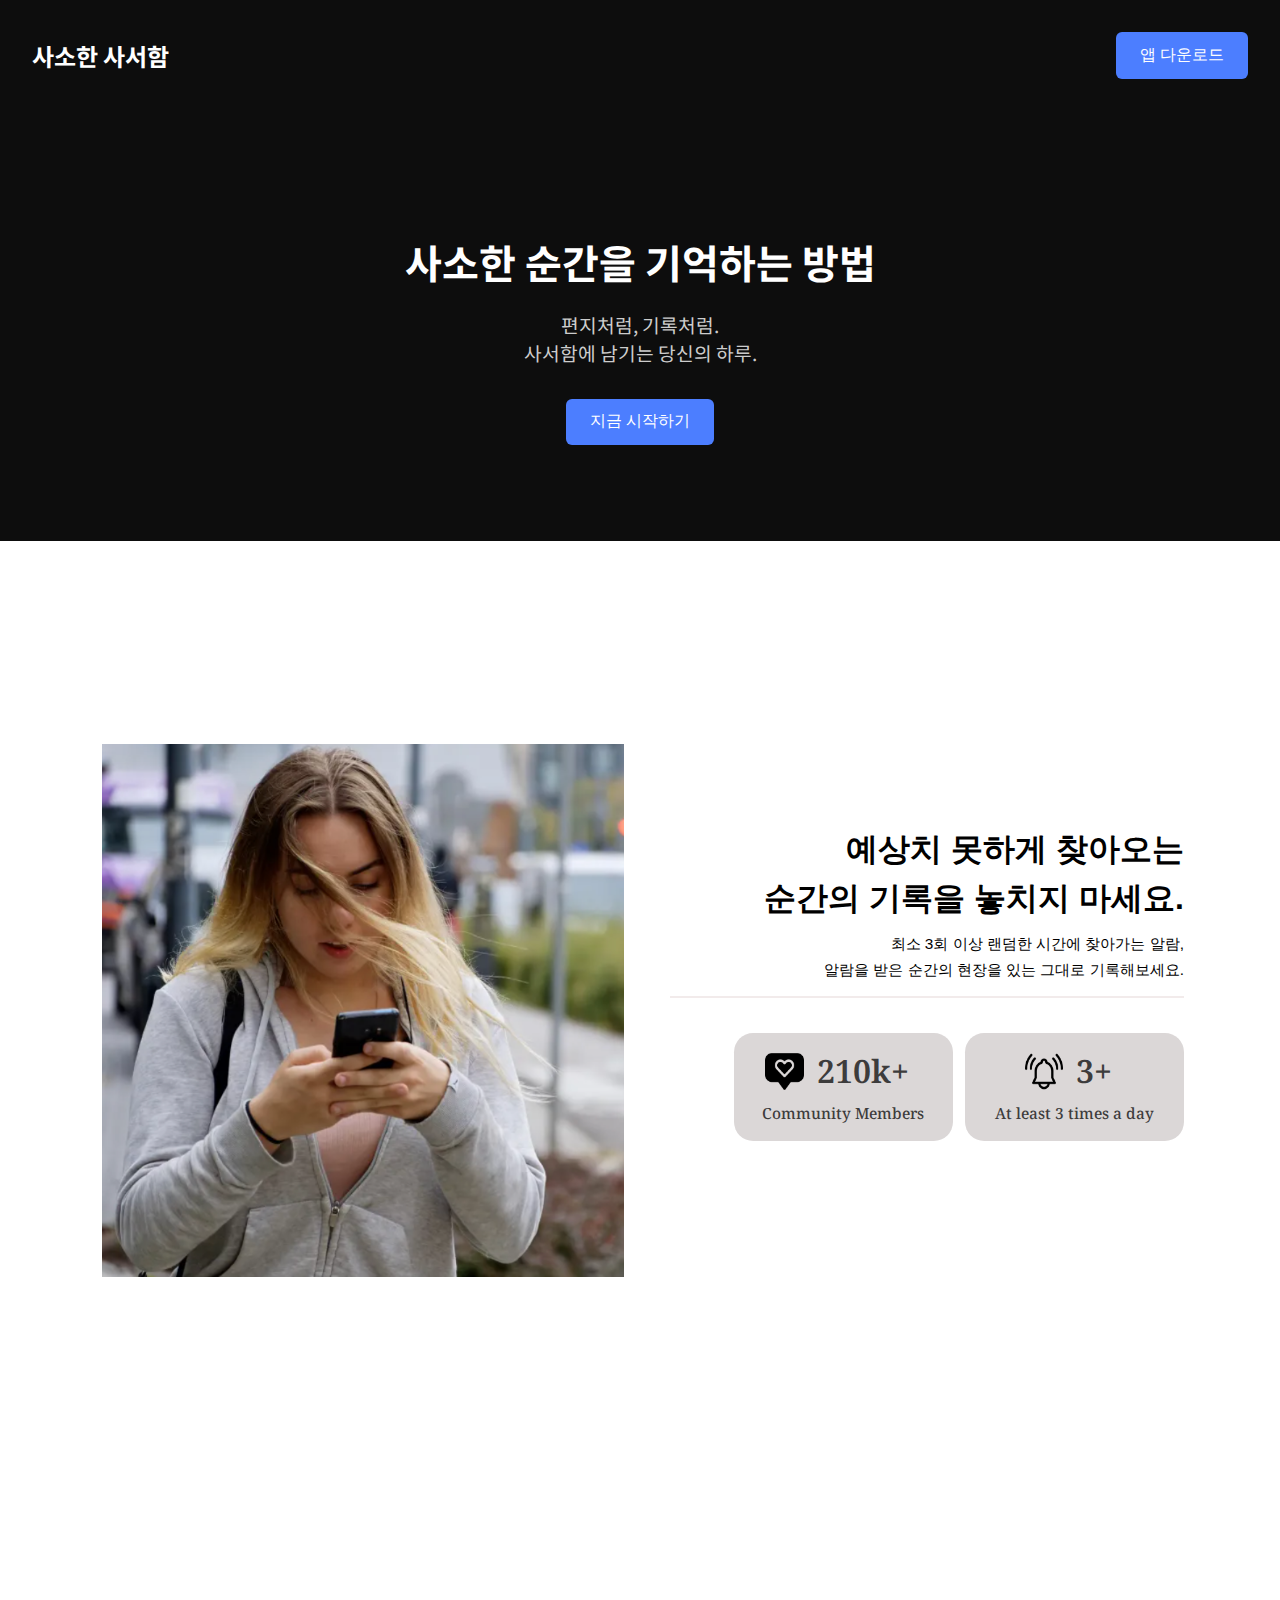
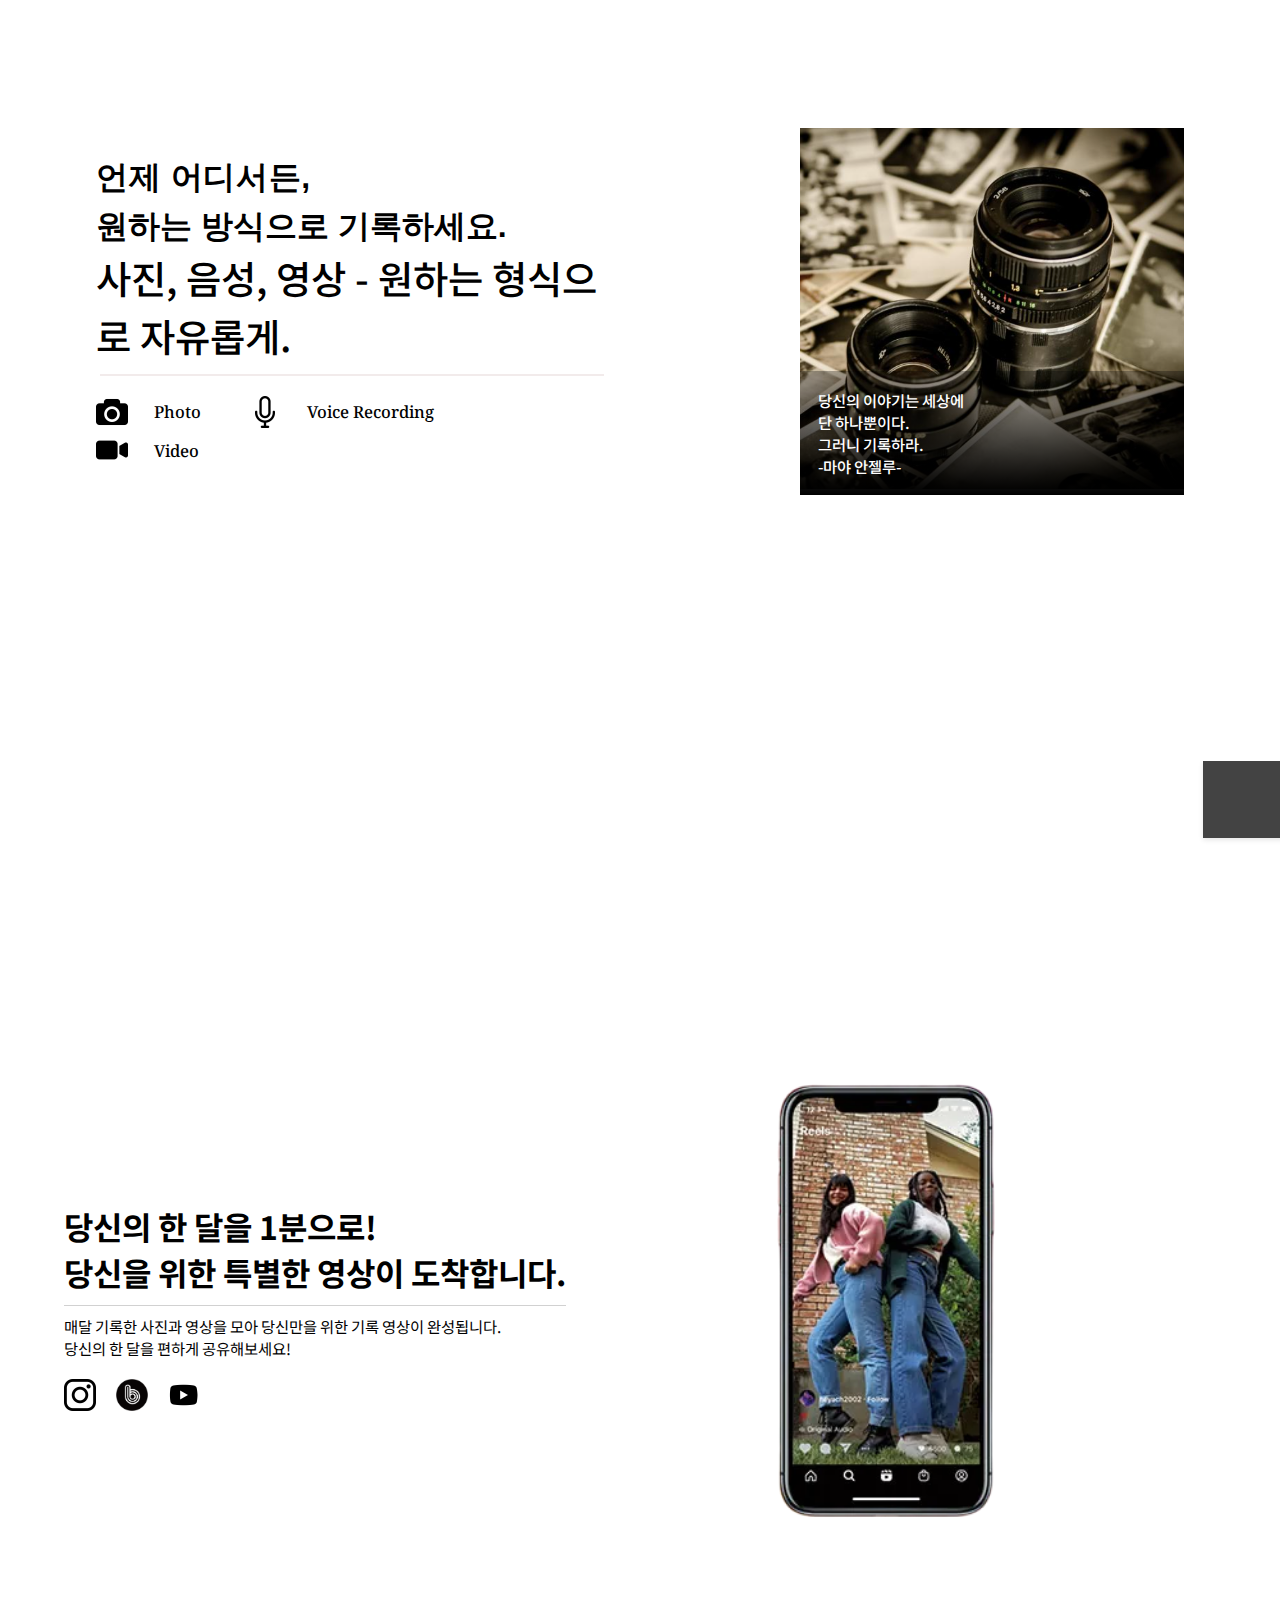
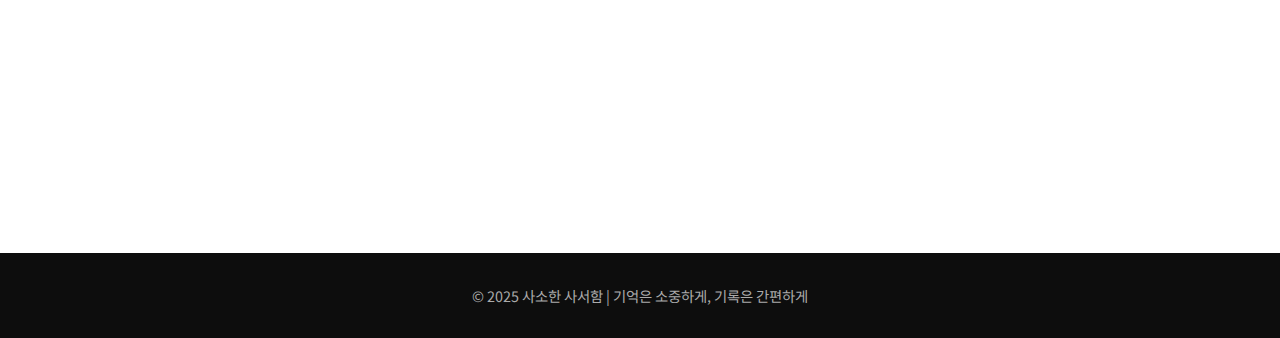
==== index.html @ b1c2fa90 "Merge pull request #32 from LIKELION-HUFS-13th/main" ====
<!DOCTYPE html>
<html lang="en">
    <head>
        <meta charset="UTF-8" />
        <meta name="viewport" content="width=device-width, initial-scale=1.0" />
        <title>사소한 사서함</title>
        <link rel="preconnect" href="https://fonts.googleapis.com" />
        <link rel="preconnect" href="https://fonts.gstatic.com" crossorigin />
        <link
            href="https://fonts.googleapis.com/css2?family=Montserrat:ital,wght@0,100..900;1,100..900&family=Noto+Sans+KR:wght@100..900&family=Noto+Serif:ital,wght@0,100..900;1,100..900&family=Titillium+Web:ital,wght@0,200;0,300;0,400;0,600;0,700;0,900;1,200;1,300;1,400;1,600;1,700&display=swap"
            rel="stylesheet"
        />
        <link rel="stylesheet" href="styles.css" />
    </head>
    <!-- 최재성 -->
    <body>
        <header>
            <div class="logo">사소한 사서함</div>
            <button class="cta-button">앱 다운로드</button>
        </header>

        <section class="hero" data-aos="fade-up">
            <h1>사소한 순간을 기억하는 방법</h1>
            <p>편지처럼, 기록처럼.<br />사서함에 남기는 당신의 하루.</p>
            <button class="cta-button">지금 시작하기</button>
        </section>
        <!-- 최재성 -->

        <!-- 황준호-->
        <section class="page" id="page1">
            <div class="picture1">
                <img class="phone" src="png files/phone.png" width="700px" height="690px" />
            </div>

            <div class="intro">
                <span class="int1">예상치 못하게 찾아오는</span>
                <span class="int2">순간의 기록을 놓치지 마세요.</span>
                <span class="int3">최소 3회 이상 랜덤한 시간에 찾아가는 알람,</span>
                <span class="int4">알람을 받은 순간의 현장을 있는 그대로 기록해보세요.</span>
                <hr style="border: 1px solid rgb(242, 235, 235); margin-right: 0vw; width: 40vw" />

                <div class="notation">
                    <div class="box1">
                        <div class="top">
                            <img src="png files/heart.png" alt="likes" class="likes" />
                            <span class="LT">210k+</span><br />
                        </div>
                        <span class="ST">Community Members</span>
                    </div>

                    <div class="box2">
                        <div class="top">
                            <img src="png files/bell.png" alt="noti" class="alarm" />
                            <span class="LT">3+</span><br />
                        </div>
                        <span class="ST">At least 3 times a day</span>
                    </div>
                </div>
            </div>
        </section>

        <section class="page" id="page2">
            <div class="picture2">
                <img class="camera" src="png files/camera.png" width="350px" height="450px" />
                <div class="text-overlay">
                    당신의 이야기는 세상에 <br />
                    단 하나뿐이다.<br />
                    그러니 기록하라.<br />
                    -마야 안젤루-
                </div>
            </div>
            <div class="intro">
                <span class="int5">언제 어디서든, <br /></span>
                <span class="int6">원하는 방식으로 기록하세요. <br/></span>
                <span class="int7">사진, 음성, 영상 - 원하는 형식으로 자유롭게.</span>
                <hr style="border: 1px solid rgb(242, 235, 235); width: 98%" />
                <div class="icons">
                    <img src="png files/photo.png" alt="사진" class="photo" />
                    <span class="photodescrip">Photo</span>

                    <img src="png files/mic.png" alt="마이크" class="mic" />
                    <span class="micdescrip">Voice Recording</span>
                </div>
                <div class="icon">
                    <img src="png files/video-camera.png" alt="캠" class="videorec" />
                    <span class="videodescrip">Video</span>
                </div>
            </div>
        </section>
        <!-- 황준호 -->

        <!-- 홍시은-->
        <div class="reel-page">
            <section class="left-section">
                <div class="text-section">
                    <h1>
                        당신의 한 달을 1분으로!<br />
                        당신을 위한 특별한 영상이 도착합니다.
                    </h1>
                    <div class="divider"></div>
                    <p>
                        매달 기록한 사진과 영상을 모아 당신만을 위한 기록 영상이 완성됩니다. <br />
                        당신의 한 달을 편하게 공유해보세요!
                    </p>
                </div>
                <div class="icon-section">
                    <img class="icon" src="png files/insta.png" />
                    <img class="icon" src="png files/naver.png" />
                    <img class="icon" src="png files/youtube-play.png" />
                </div>
            </section>

            <section class="image-section">
                <div class="gray-box"></div>
                <div class="phone-image">
                    <img src="png files/reel.png" />
                </div>
            </section>
        </div>
        <!--홍시은-->

        <!-- 재성 -->
        <footer>© 2025 사소한 사서함 | 기억은 소중하게, 기록은 간편하게</footer>

        <script src="https://cdn.jsdelivr.net/npm/aos@2.3.1/dist/aos.js"></script>
        <script>
            AOS.init();
        </script>
        <!-- 재성 -->
    </body>
</html>
---- styles.css ----
body {
    margin: 0;
    /* 재성 */
    scroll-behavior: smooth;
    font-family: 'Noto Sans KR', sans-serif;
}
/* 재성 */
header {
    padding: 2rem;
    display: flex;
    justify-content: space-between;
    align-items: center;
    background-color: #0d0d0d;
    position: sticky;
    top: 0;
    z-index: 100;
    color: #ffffff;
}

.logo {
    font-size: 1.5rem;
    font-weight: bold;
}

.cta-button {
    background-color: #4c7eff;
    color: #fff;
    padding: 0.8rem 1.5rem;
    border: none;
    border-radius: 6px;
    cursor: pointer;
    font-size: 1rem;
}

section {
    padding: 6rem 2rem;
}

.hero {
    text-align: center;
    background-color: #0d0d0d;
    color: #ffffff;
}

.hero h1 {
    font-size: 2.5rem;
    margin-bottom: 1rem;
}

.hero p {
    font-size: 1.2rem;
    color: #cccccc;
    margin-bottom: 2rem;
}
/* 재성*/

/* 황준호 */
.page {
    min-height: 100vh;
    width: 100%;
    scroll-behavior: smooth;
    display: flex;
    justify-content: space-between;
    align-items: center;
    font-size: 1.5vw;
    font-weight: bold;
    padding: 5vh 5vw;
    box-sizing: border-box;
}

#page1 {
    flex-direction: row;
}

#page1 .picture1 {
    flex: 1;
    display: flex;
    justify-content: flex-start;
    width: 25vw;
    max-width: 550px;
    margin-top: 3vw;
    margin-left: 3vw;
    margin-right: 3vw;
}

#page1 .picture1 img {
    width: 100%;
    height: auto;
}

#page2 .picture2 {
    overflow: hidden;
    margin-right: 2.5vw;
    width: 30vw;
    max-width: 500px;
    position: relative;
    margin-left: 2vw;
}

#page2 .picture2 img {
    width: 100%;
    height: auto;
}

#page2 .text-overlay {
    position: absolute;
    bottom: 0%;
    left: 0%;
    width: 100%;
    color: white;
    font-size: 1.2vw;
    font-weight: 500;
    background: linear-gradient(to top, rgba(0, 0, 0, 1), rgba(0, 0, 0, 0.3));
    padding: 2vh;
    text-align: left;
    z-index: 2;
}


#page1 .intro {
    flex: 1;
    display: flex;
    flex-direction: column;
    text-align: right;
    margin-right: 2.5vw;
}

.int1,
.int2 {
    font-family: 'Noto Sans Korean', sans-serif;
    font-size: 2.5vw;
    font-weight: 600;
    margin-bottom: 0.4vw;
}

.int2 {
    margin-bottom: 1vw;;
}

.int3,
.int4 {
    font-family: 'Noto Sans Korean', sans-serif;
    font-weight: 400;
    font-size: 1.2vw;
    margin-bottom: 0.4vw;
}

.int5 {
    font-family: 'Noto Sans Korean', sans-serif;
    display: flex;
    font-weight: 600;
    font-size: 2.5vw;
    letter-spacing: 0.02em;
    margin-bottom: 0.4vw;
}

.int6 {
    font-family: 'Noto Sans Korean', sans-serif;
    display: flex;
    font-weight: 600;
    font-size: 2.5vw;
}

.int7 {
    font-family: 'Montserrat', sans-serif;
    font-size: 1.2vw;
    font-weight: 400;
    margin-bottom: 10px;
}

.notation {
    display: flex;
    gap: 1vw;
    margin-top: 2vw;
    margin-bottom: 1vw;
    justify-content: flex-end;
    flex-direction: row;
}

.box1,
.box2 {
    display: flex;
    flex-direction: column;
    width: 35%;
    max-width: 350px;
    min-width: 150px;
    height: auto;
    padding: 2vh;
    background-color: rgb(219, 215, 215);
    color: rgb(61, 60, 60);
    border-radius: 1.5vw;
    justify-content: center;
    align-items: center;
    text-align: center;
}

.top {
    display: flex;
    flex-direction: flex-end;
    margin-right: 1vw;
    margin-bottom: 1vw;
}

.likes,
.alarm {
    display: flex;
    width: 3vw;
    height: auto;
    vertical-align: middle;
    justify-content: flex-end;
    margin-right: 1vw;
}

.LT {
    font-family: 'Noto Serif', serif;
    font-size: 2.5vw;
    font-weight: 600;
    text-align: center;
    line-height: 3.2vw;
    display: flex;
}

.ST {
    font-family: 'Noto Serif', serif;
    font-size: 1.2vw;
    font-weight: 500;
    text-align: left;
    line-height: 1.2;
    display: flex;
}

#page2 {
    flex-direction: row-reverse;
    position: relative;
    margin-top: 20px;
}

#page2 .intro {
    text-align: left;
    margin-left: 2.5vw;
    max-width: 40vw;
}


.icons {
    display: flex;
    gap: 2vw;
    flex-wrap: wrap;
    margin-top: 20px;
    align-items: center;
    margin-bottom: 0.5vw;
}

.icon {
    display: flex;
    flex-direction: flex-end;
    gap: 2vw;
}

.photo,
.mic {
    width: 2.5vw;
    height: auto;
    display: inline-block;
}

.photodescrip,
.micdescrip {
    font-family: 'Noto Serif', serif;
    font-size: 1.3vw;
    font-weight: 500;
    display: flex;
    align-items: center;
    margin-right: 1.8vw;
}

.videorec {
    width: 2.5vw;
    height: auto;
    display: flex;
    flex-direction: flex-end;
}

.videodescrip {
    font-family: 'Noto Serif', serif;
    font-size: 1.3vw;
    font-weight: 500;
    display: flex;
    align-items: center;
}

/* 황준호 */

/* 홍시은 */
.reel-page {
    position: relative;
    display: flex;
    min-height: 100vh;
}

.left-section {
    width: 40vw;
    padding: 5%;
    display: flex;
    flex-direction: column;
    justify-content: center;
}

.text-section h1 {
    font-size: 2.5vw;
    white-space: nowrap;
    margin: 0;
}

.divider {
    width: 100%;
    height: 1px;
    background-color: #d1d1d1;
    margin: 10px 0;
}

.text-section p {
    font-size: 1.2vw;
    line-height: 1.4;
    margin: 0;
    margin-top: 10px;
}

.icon-section {
    display: flex;
    gap: 20px;
    margin-top: 20px;
}

.icon {
    width: 2.5vw;
    height: auto;
    min-width: 20px;
    max-width: 40px;
}

.image-section {
    width: 60vw;
    position: relative;
    height: 100vh;
    overflow: hidden;
}

.gray-box {
    position: absolute;
    top: 0;
    right: 0;
    bottom: 0;
    width: 35vw;
    height: 100vh;
    max-width: 500px;
    background-color: #363636;
    z-index: 0;
}

.phone-image {
    position: absolute;
    top: 40%;
    left: 0vw;
    transform: translateY(-30%);

    width: 40vw;
    max-width: none;
    z-index: 1;

    display: flex;
    align-items: center;
    justify-content: center;
    box-sizing: border-box;
    min-height: 0;
}

.phone-image img {
    display: block;
    width: 100%;
    height: auto;
}

/* 영서 */

.part3 {
    display: flex;
    justify-content: flex-start;
    align-items: center;
    gap: 7vw;
    min-height: 100vh;
    width: 100%;
    font-size: 1.5vw;
    font-weight: bold;
    padding: 5vh 5vw;
    box-sizing: border-box;
}

.text1 {
    align-self: center;
    position: relative;
    top: -10vh;
}

.int7,
.int8 {
    font-family: 'Noto Sans KR', sans-serif;
    font-size: 3vw;
    font-weight: 500;
    line-height: 1.5;
    margin-bottom: 1vw;
    margin: 0;
}

.int9 {
    font-family: 'Montserrat', sans-serif;
    font-weight: 400;
    font-size: 1.6vw;
    color: rgb(87, 86, 86);
    line-height: 1;
    word-break: keep-all;
    white-space: normal;
    margin-bottom: 1.5;
}

.int10 {
    font-family: 'Montserrat', sans-serif;
    font-weight: 400;
    font-size: 1.6vw;
    color: rgb(87, 86, 86);
    line-height: 1;
    word-break: keep-all;
    white-space: normal;
}

.line1 {
    position: absolute;
    bottom: -10vw;
    left: 0;
    width: 50vw;
    border: 1px solid rgb(242, 235, 235);
}

.picture3 img {
    width: 22vw;
    height: auto;
    max-width: 100%;
}

.picture3 {
    display: flex;
    flex-direction: column;
    align-items: center;
    gap: 1vw;
    margin-left: 1vw;
}

.image {
    position: relative;
    width: 25vw;
}

.image > img {
    width: 100%;
    height: auto;
    display: block;
}

.white-box {
    position: absolute;
    top: 50%;
    right: -8vw; 
    transform: translateY(-50%); 
    width: 16vw;
    height: 8vw;
    background-color: white;
    z-index: 2;
    box-shadow: 0 2px 10px rgba(0, 0, 0, 0.1);

    /*텍스트 스타일 */
    font-family: 'Noto Serif';
    font-weight: 700;
    font-size: 1.3vw;
    color: rgb(44, 44, 44);
    padding: 1vw 1.2vw;
    text-align: left;
    line-height: 1.4;
    box-sizing: border-box;
}

.white-box .icon6 {
    position: absolute;
    width: 2vw;
    top: -1vw;
    right: 2vw;
    width: 3.5vw;
    height: 3.5vw;
    z-index: 3;
}

.part4 {
    display: flex;
    justify-content: space-between;
    align-items: center;
    gap: 7vw;
    min-height: 100vh;
    width: 100%;
    font-size: 1.5vw;
    font-weight: bold;
    padding: 5vh 5vw;
    box-sizing: border-box;
}

.text2 {
    position:relative;
    text-align: right;
    width: 40vw;
}



.int11 {
    font-family: 'Noto Sans KR', sans-serif;
    font-size: 3vw;
    font-weight: 500;
    line-height: 1.5;
    margin-bottom: 1vw;
    margin-top: -1vw;
    margin-bottom: 1vw;

}

  
.line2 {
    width: 40vw;
    border: 1px solid rgb(242, 235, 235);
    margin-top: 2vw;
  }
  

.int12,
.int13 {
    font-family: 'Montserrat', sans-serif;
    font-weight: 400;
    font-size: 1.6vw;
    color: rgb(87, 86, 86);
    line-height: 1;
    word-break: keep-all;
    white-space: normal;
    margin-bottom: 1.5;

}

.image2 {
    margin-left:-10vw;
    position:relative;
}

.leftimage {
    width: auto;
    height: 80vh;
    object-fit: cover;
    display: block;
    margin: 0;
    padding: 0;
  }

  .gray-box {
    position: absolute;
    right: -10vw;
    bottom: 10vw;  
    background-color: #434343;
    width: 16vw;
    height: 6vw;
    box-sizing: border-box;
    box-shadow: 0 2px 5px rgba(0,0,0,0.1);

    font-family: 'Noto Serif';
    font-weight: 700;
    font-size: 2vw;
    color: rgb(255, 255, 255);
    line-height: 1.4;
    display:flex;
    align-items:center;
    justify-content:center;

    gap:0.5vw;

  }

  .bell2{
    filter: brightness(0) invert(1);

    width: 2.5vw;
    height: auto;
    display: inline-block;
  }

/* 영서 */

/* 재성 */
footer {
    padding: 2rem;
    background-color: #0d0d0d;
    text-align: center;
    font-size: 0.9rem;
    color: #aaaaaa;
}
/* 재성 */
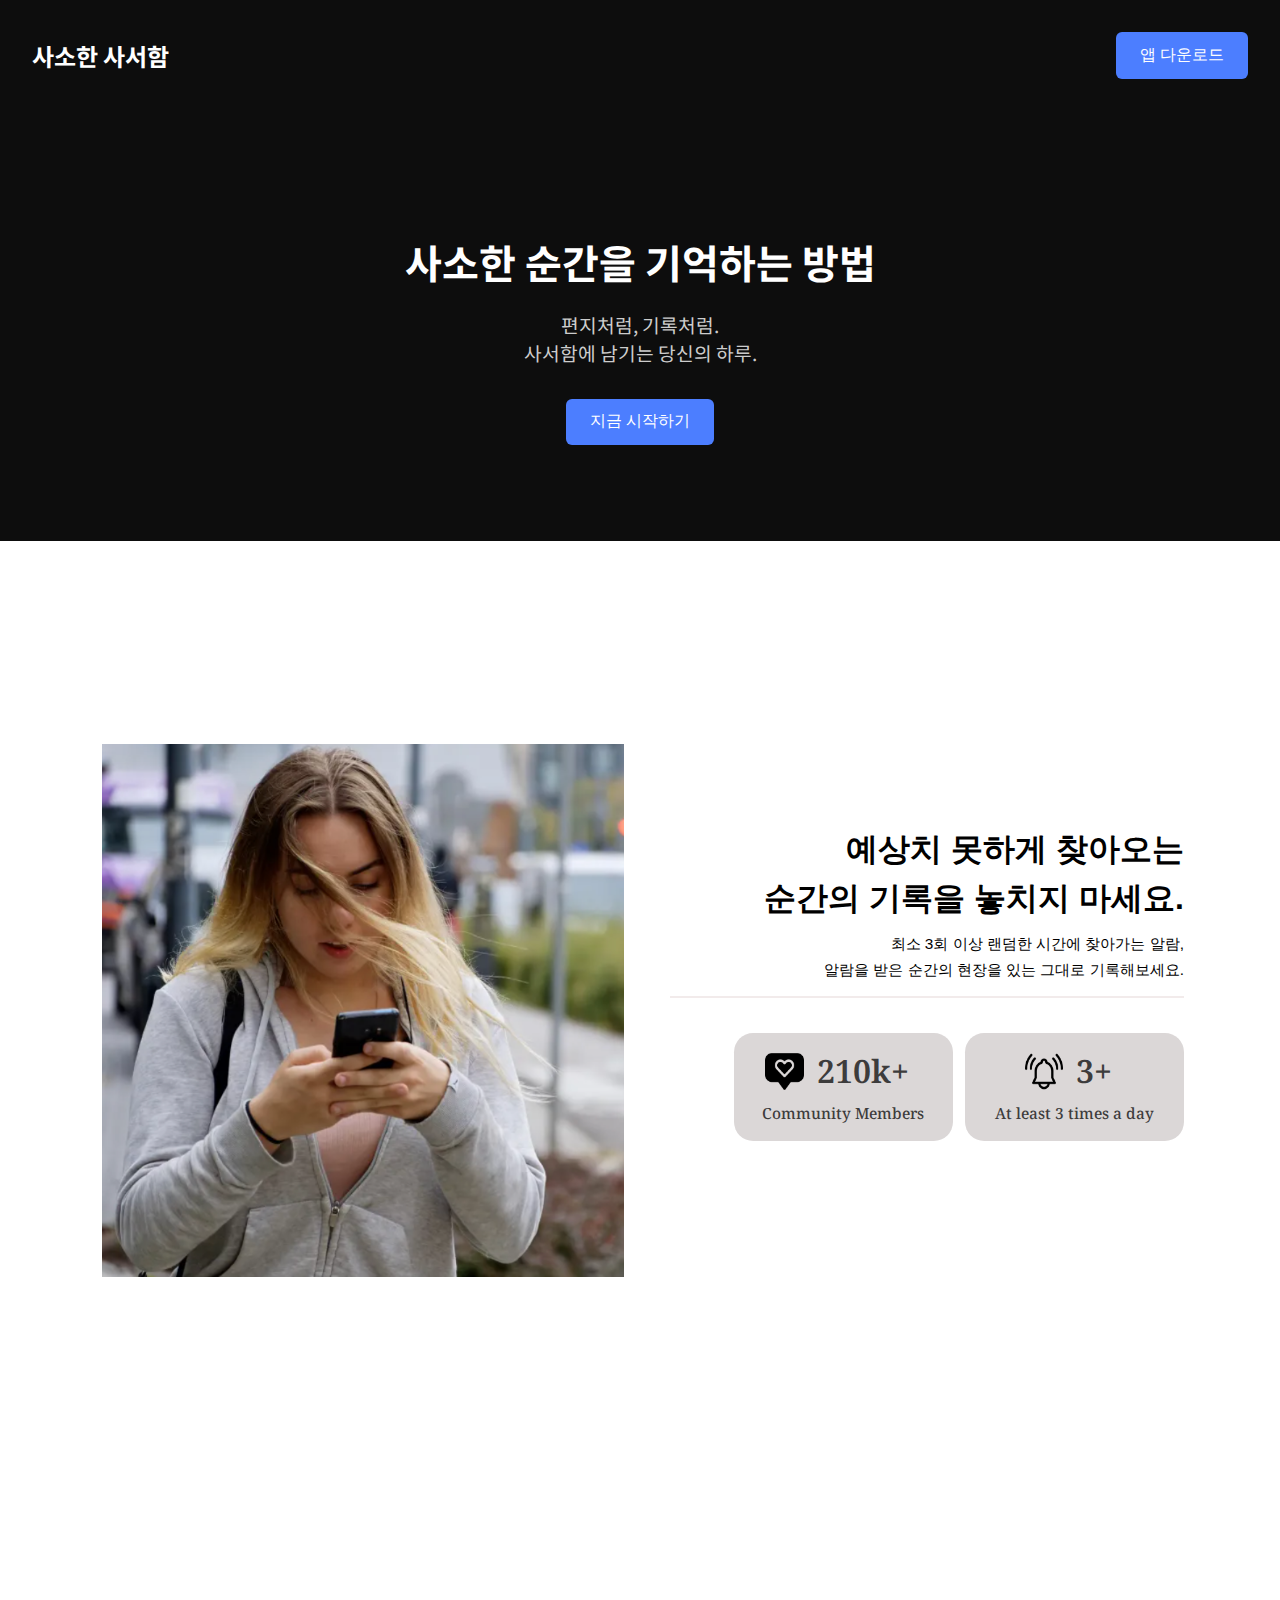
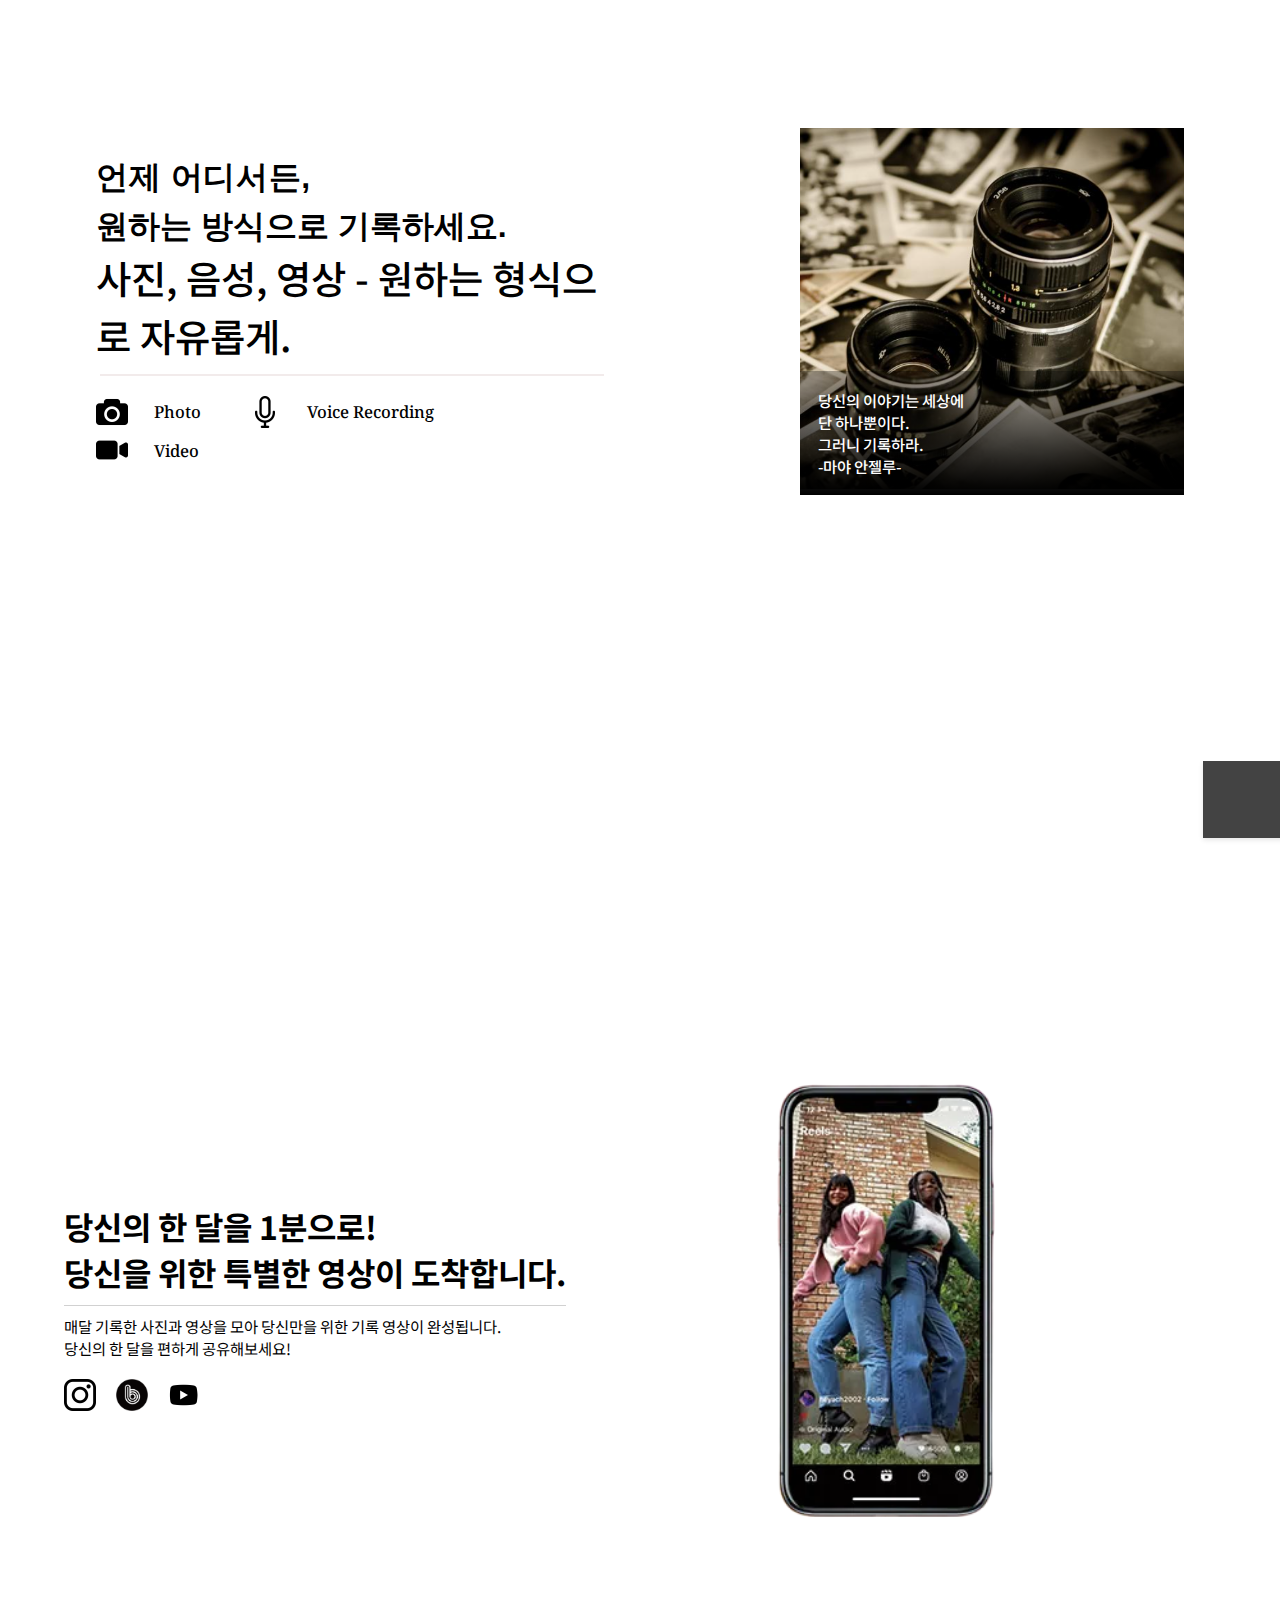
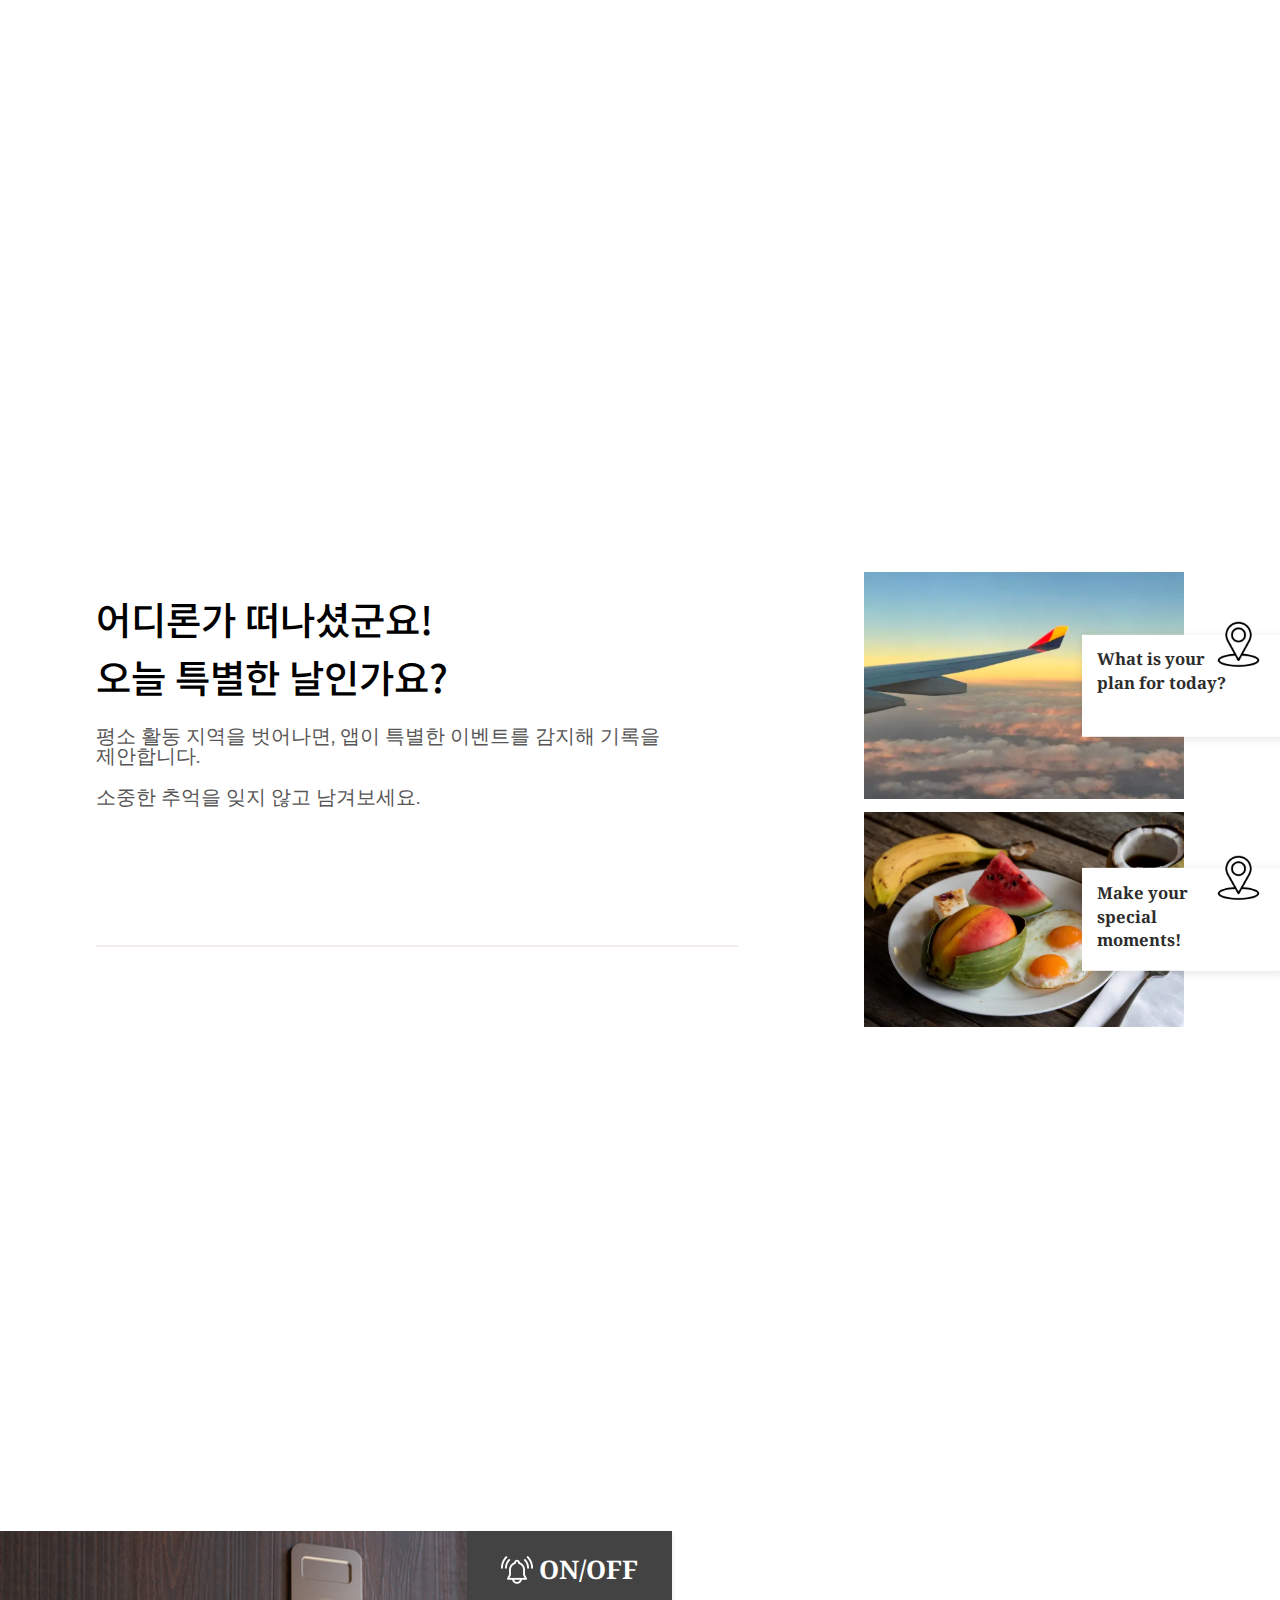
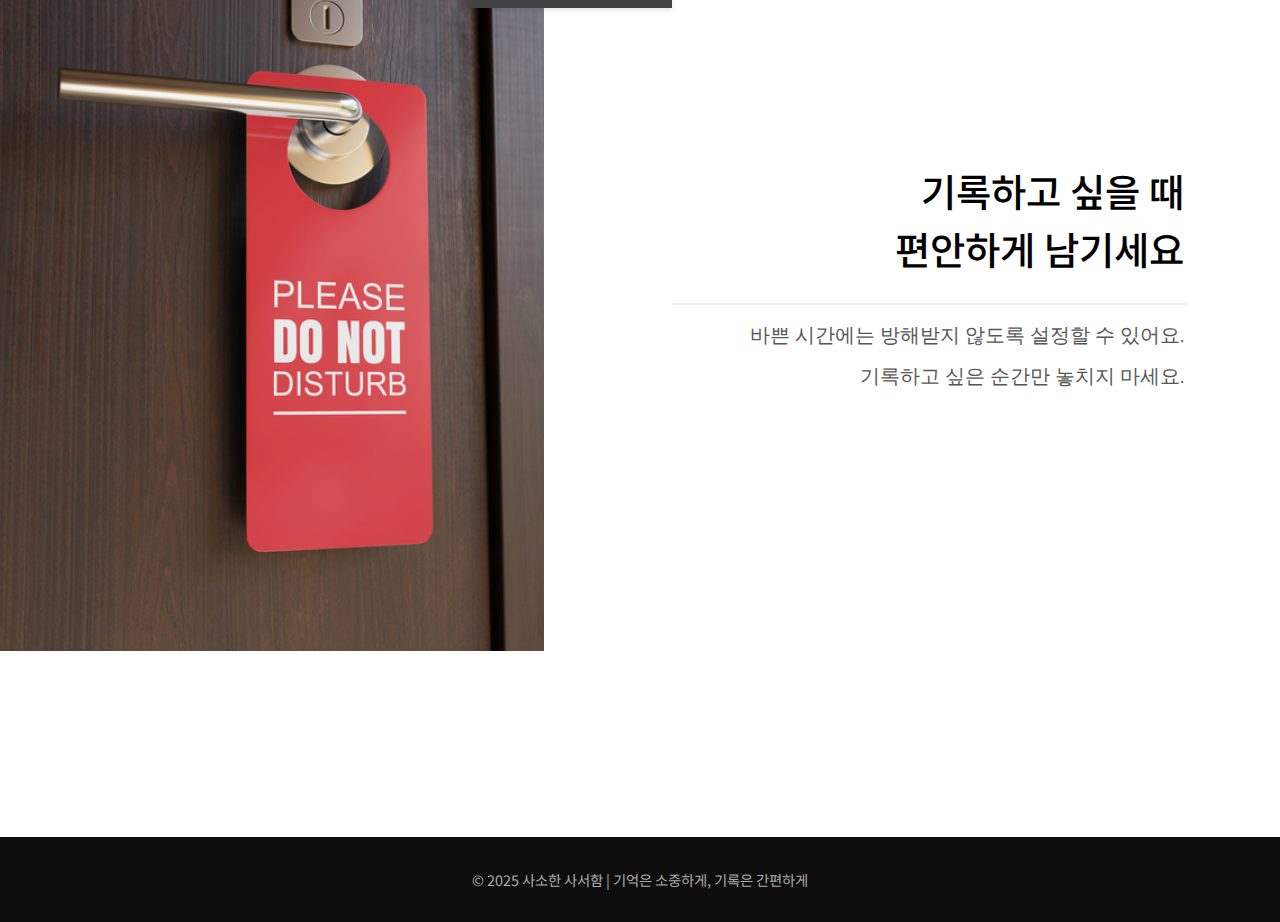
==== commit 8f1bba3b: "Merge pull request #34 from LIKELION-HUFS-13th/youngseo" ====
--- a/index.html
+++ b/index.html
@@ -119,6 +119,63 @@
         </div>
         <!--홍시은-->
 
+        <!-- 영서 -->
+        <section>
+            <div class="part3">
+                <div class="text1">
+                    <p class="int7">어디론가 떠나셨군요!</p>
+                    <p class="int8">오늘 특별한 날인가요?</p>
+
+                    <p class="int9">평소 활동 지역을 벗어나면, 앱이 특별한 이벤트를 감지해 기록을 제안합니다.</p>
+                    <p class="int10">소중한 추억을 잊지 않고 남겨보세요.</p>
+
+                    <hr class="line1" />
+                </div>
+
+                <div class="picture3">
+                    <div class="image">
+                        <img src="png files/airplane.png" alt="airplane" width="400px" height="300px" />
+                        <div class="white-box">
+                            <img src="png files/location.png" alt="location_icon" class="icon6" />
+
+                            What is your<br />plan for today?
+                        </div>
+                    </div>
+                    <div class="image">
+                        <img src="png files/breakfast.png" alt="breakfast" width="400px" height="300px" />
+                        <div class="white-box">
+                            <img src="png files/location.png" alt="location_icon" class="icon6" />
+
+                            Make your<br />special<br />moments!
+                        </div>
+                    </div>
+                </div>
+            </div>
+        </section>
+
+        <section>
+            <div class="part4">
+                <div class="image2">
+                    <div class="gray-box">
+                        <img src="png files/bell.png" alt="bell-icon" class="bell2" />
+                        ON/OFF
+                    </div>
+                    <img src="/png files/dontdistrub.jpg" alt="dontdistrub-sign" class="leftimage" />
+                </div>
+                <div class="text2">
+                    <div>
+                        <p class="int11">기록하고 싶을 때<br />편안하게 남기세요</p>
+                    </div>
+                    <hr class="line2" />
+
+                    <p class="int12">바쁜 시간에는 방해받지 않도록 설정할 수 있어요.</p>
+                    <p class="int13">기록하고 싶은 순간만 놓치지 마세요.</p>
+                </div>
+            </div>
+        </section>
+
+        <!-- 영서 -->
+
         <!-- 재성 -->
         <footer>© 2025 사소한 사서함 | 기억은 소중하게, 기록은 간편하게</footer>
 
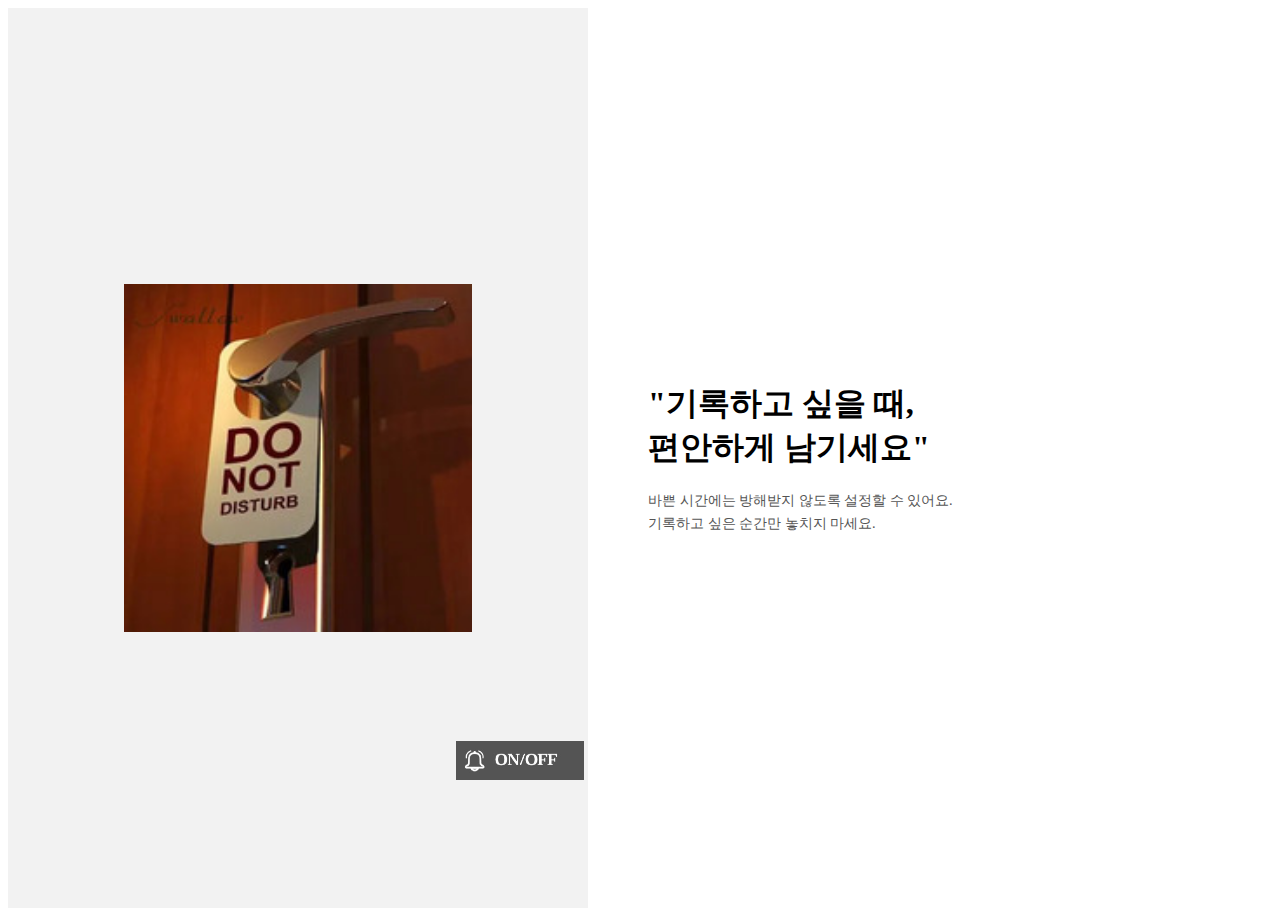
==== commit d83e1e78: "이미지 크기 조정" ====
--- a/index.html
+++ b/index.html
@@ -1,188 +1,25 @@
 <!DOCTYPE html>
-<html lang="en">
+<html lang="ko">
     <head>
         <meta charset="UTF-8" />
         <meta name="viewport" content="width=device-width, initial-scale=1.0" />
-        <title>사소한 사서함</title>
-        <link rel="preconnect" href="https://fonts.googleapis.com" />
-        <link rel="preconnect" href="https://fonts.gstatic.com" crossorigin />
-        <link
-            href="https://fonts.googleapis.com/css2?family=Montserrat:ital,wght@0,100..900;1,100..900&family=Noto+Sans+KR:wght@100..900&family=Noto+Serif:ital,wght@0,100..900;1,100..900&family=Titillium+Web:ital,wght@0,200;0,300;0,400;0,600;0,700;0,900;1,200;1,300;1,400;1,600;1,700&display=swap"
-            rel="stylesheet"
-        />
-        <link rel="stylesheet" href="styles.css" />
+        <title>Do Not Disturb UI</title>
+        <link rel="stylesheet" href="style.css" />
     </head>
-    <!-- 최재성 -->
     <body>
-        <header>
-            <div class="logo">사소한 사서함</div>
-            <button class="cta-button">앱 다운로드</button>
-        </header>
-
-        <section class="hero" data-aos="fade-up">
-            <h1>사소한 순간을 기억하는 방법</h1>
-            <p>편지처럼, 기록처럼.<br />사서함에 남기는 당신의 하루.</p>
-            <button class="cta-button">지금 시작하기</button>
-        </section>
-        <!-- 최재성 -->
-
-        <!-- 황준호-->
-        <section class="page" id="page1">
-            <div class="picture1">
-                <img class="phone" src="png files/phone.png" width="700px" height="690px" />
+        <div class="container">
+            <div class="left">
+                <img src="door.png" alt="문고리 이미지" class="door-image" />
+                <img src="onoff.png" alt="On Off Icon" class="onoff-icon" />
             </div>
 
-            <div class="intro">
-                <span class="int1">예상치 못하게 찾아오는</span>
-                <span class="int2">순간의 기록을 놓치지 마세요.</span>
-                <span class="int3">최소 3회 이상 랜덤한 시간에 찾아가는 알람,</span>
-                <span class="int4">알람을 받은 순간의 현장을 있는 그대로 기록해보세요.</span>
-                <hr style="border: 1px solid rgb(242, 235, 235); margin-right: 0vw; width: 40vw" />
-
-                <div class="notation">
-                    <div class="box1">
-                        <div class="top">
-                            <img src="png files/heart.png" alt="likes" class="likes" />
-                            <span class="LT">210k+</span><br />
-                        </div>
-                        <span class="ST">Community Members</span>
-                    </div>
-
-                    <div class="box2">
-                        <div class="top">
-                            <img src="png files/bell.png" alt="noti" class="alarm" />
-                            <span class="LT">3+</span><br />
-                        </div>
-                        <span class="ST">At least 3 times a day</span>
-                    </div>
+            <div class="right">
+                <div class="main-text">"기록하고 싶을 때,<br />편안하게 남기세요"</div>
+                <div class="sub-text">
+                    바쁜 시간에는 방해받지 않도록 설정할 수 있어요.<br />
+                    기록하고 싶은 순간만 놓치지 마세요.
                 </div>
             </div>
-        </section>
-
-        <section class="page" id="page2">
-            <div class="picture2">
-                <img class="camera" src="png files/camera.png" width="350px" height="450px" />
-                <div class="text-overlay">
-                    당신의 이야기는 세상에 <br />
-                    단 하나뿐이다.<br />
-                    그러니 기록하라.<br />
-                    -마야 안젤루-
-                </div>
-            </div>
-            <div class="intro">
-                <span class="int5">언제 어디서든, <br /></span>
-                <span class="int6">원하는 방식으로 기록하세요. <br/></span>
-                <span class="int7">사진, 음성, 영상 - 원하는 형식으로 자유롭게.</span>
-                <hr style="border: 1px solid rgb(242, 235, 235); width: 98%" />
-                <div class="icons">
-                    <img src="png files/photo.png" alt="사진" class="photo" />
-                    <span class="photodescrip">Photo</span>
-
-                    <img src="png files/mic.png" alt="마이크" class="mic" />
-                    <span class="micdescrip">Voice Recording</span>
-                </div>
-                <div class="icon">
-                    <img src="png files/video-camera.png" alt="캠" class="videorec" />
-                    <span class="videodescrip">Video</span>
-                </div>
-            </div>
-        </section>
-        <!-- 황준호 -->
-
-        <!-- 홍시은-->
-        <div class="reel-page">
-            <section class="left-section">
-                <div class="text-section">
-                    <h1>
-                        당신의 한 달을 1분으로!<br />
-                        당신을 위한 특별한 영상이 도착합니다.
-                    </h1>
-                    <div class="divider"></div>
-                    <p>
-                        매달 기록한 사진과 영상을 모아 당신만을 위한 기록 영상이 완성됩니다. <br />
-                        당신의 한 달을 편하게 공유해보세요!
-                    </p>
-                </div>
-                <div class="icon-section">
-                    <img class="icon" src="png files/insta.png" />
-                    <img class="icon" src="png files/naver.png" />
-                    <img class="icon" src="png files/youtube-play.png" />
-                </div>
-            </section>
-
-            <section class="image-section">
-                <div class="gray-box"></div>
-                <div class="phone-image">
-                    <img src="png files/reel.png" />
-                </div>
-            </section>
         </div>
-        <!--홍시은-->
-
-        <!-- 영서 -->
-        <section>
-            <div class="part3">
-                <div class="text1">
-                    <p class="int7">어디론가 떠나셨군요!</p>
-                    <p class="int8">오늘 특별한 날인가요?</p>
-
-                    <p class="int9">평소 활동 지역을 벗어나면, 앱이 특별한 이벤트를 감지해 기록을 제안합니다.</p>
-                    <p class="int10">소중한 추억을 잊지 않고 남겨보세요.</p>
-
-                    <hr class="line1" />
-                </div>
-
-                <div class="picture3">
-                    <div class="image">
-                        <img src="png files/airplane.png" alt="airplane" width="400px" height="300px" />
-                        <div class="white-box">
-                            <img src="png files/location.png" alt="location_icon" class="icon6" />
-
-                            What is your<br />plan for today?
-                        </div>
-                    </div>
-                    <div class="image">
-                        <img src="png files/breakfast.png" alt="breakfast" width="400px" height="300px" />
-                        <div class="white-box">
-                            <img src="png files/location.png" alt="location_icon" class="icon6" />
-
-                            Make your<br />special<br />moments!
-                        </div>
-                    </div>
-                </div>
-            </div>
-        </section>
-
-        <section>
-            <div class="part4">
-                <div class="image2">
-                    <div class="gray-box">
-                        <img src="png files/bell.png" alt="bell-icon" class="bell2" />
-                        ON/OFF
-                    </div>
-                    <img src="/png files/dontdistrub.jpg" alt="dontdistrub-sign" class="leftimage" />
-                </div>
-                <div class="text2">
-                    <div>
-                        <p class="int11">기록하고 싶을 때<br />편안하게 남기세요</p>
-                    </div>
-                    <hr class="line2" />
-
-                    <p class="int12">바쁜 시간에는 방해받지 않도록 설정할 수 있어요.</p>
-                    <p class="int13">기록하고 싶은 순간만 놓치지 마세요.</p>
-                </div>
-            </div>
-        </section>
-
-        <!-- 영서 -->
-
-        <!-- 재성 -->
-        <footer>© 2025 사소한 사서함 | 기억은 소중하게, 기록은 간편하게</footer>
-
-        <script src="https://cdn.jsdelivr.net/npm/aos@2.3.1/dist/aos.js"></script>
-        <script>
-            AOS.init();
-        </script>
-        <!-- 재성 -->
     </body>
 </html>
--- a/style.css
+++ b/style.css
@@ -0,0 +1,46 @@
+.container {
+    display: flex;
+    width: 100vw;
+    height: 100vh;
+}
+
+.left {
+    width: 50%;
+    position: relative;
+    background-color: #f2f2f2;
+    display: flex;
+    justify-content: center;
+    align-items: center;
+}
+
+.door-image {
+    width: 60%;
+    height: auto;
+}
+
+.onoff-icon {
+    position: absolute;
+    width: 10vw;
+    bottom: 10vw;
+    left: 35vw;
+}
+
+.right {
+    width: 50%;
+    padding: 60px;
+    display: flex;
+    flex-direction: column;
+    justify-content: center;
+}
+
+.main-text {
+    font-size: 2.5vw;
+    font-weight: bold;
+    margin-bottom: 1.5vw;
+}
+
+.sub-text {
+    font-size: 1.1vw;
+    color: #555;
+    line-height: 1.6;
+}
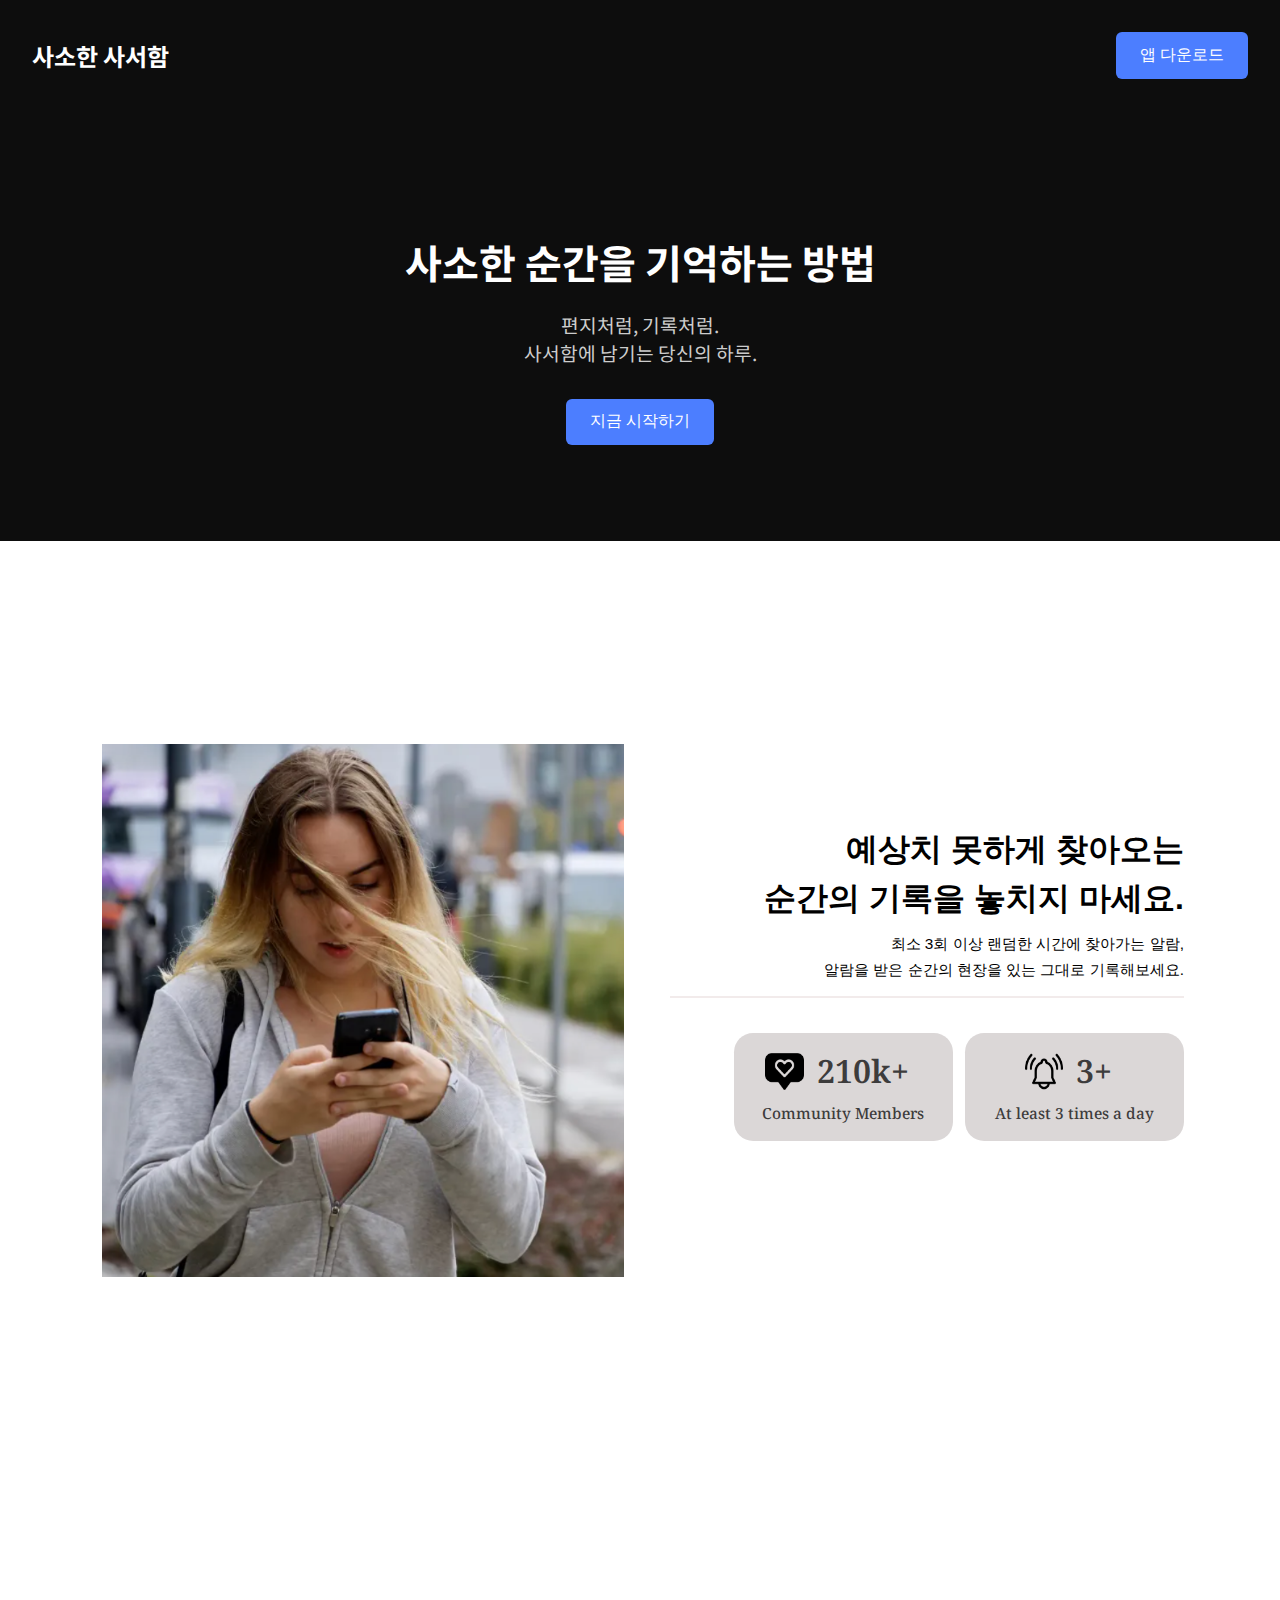
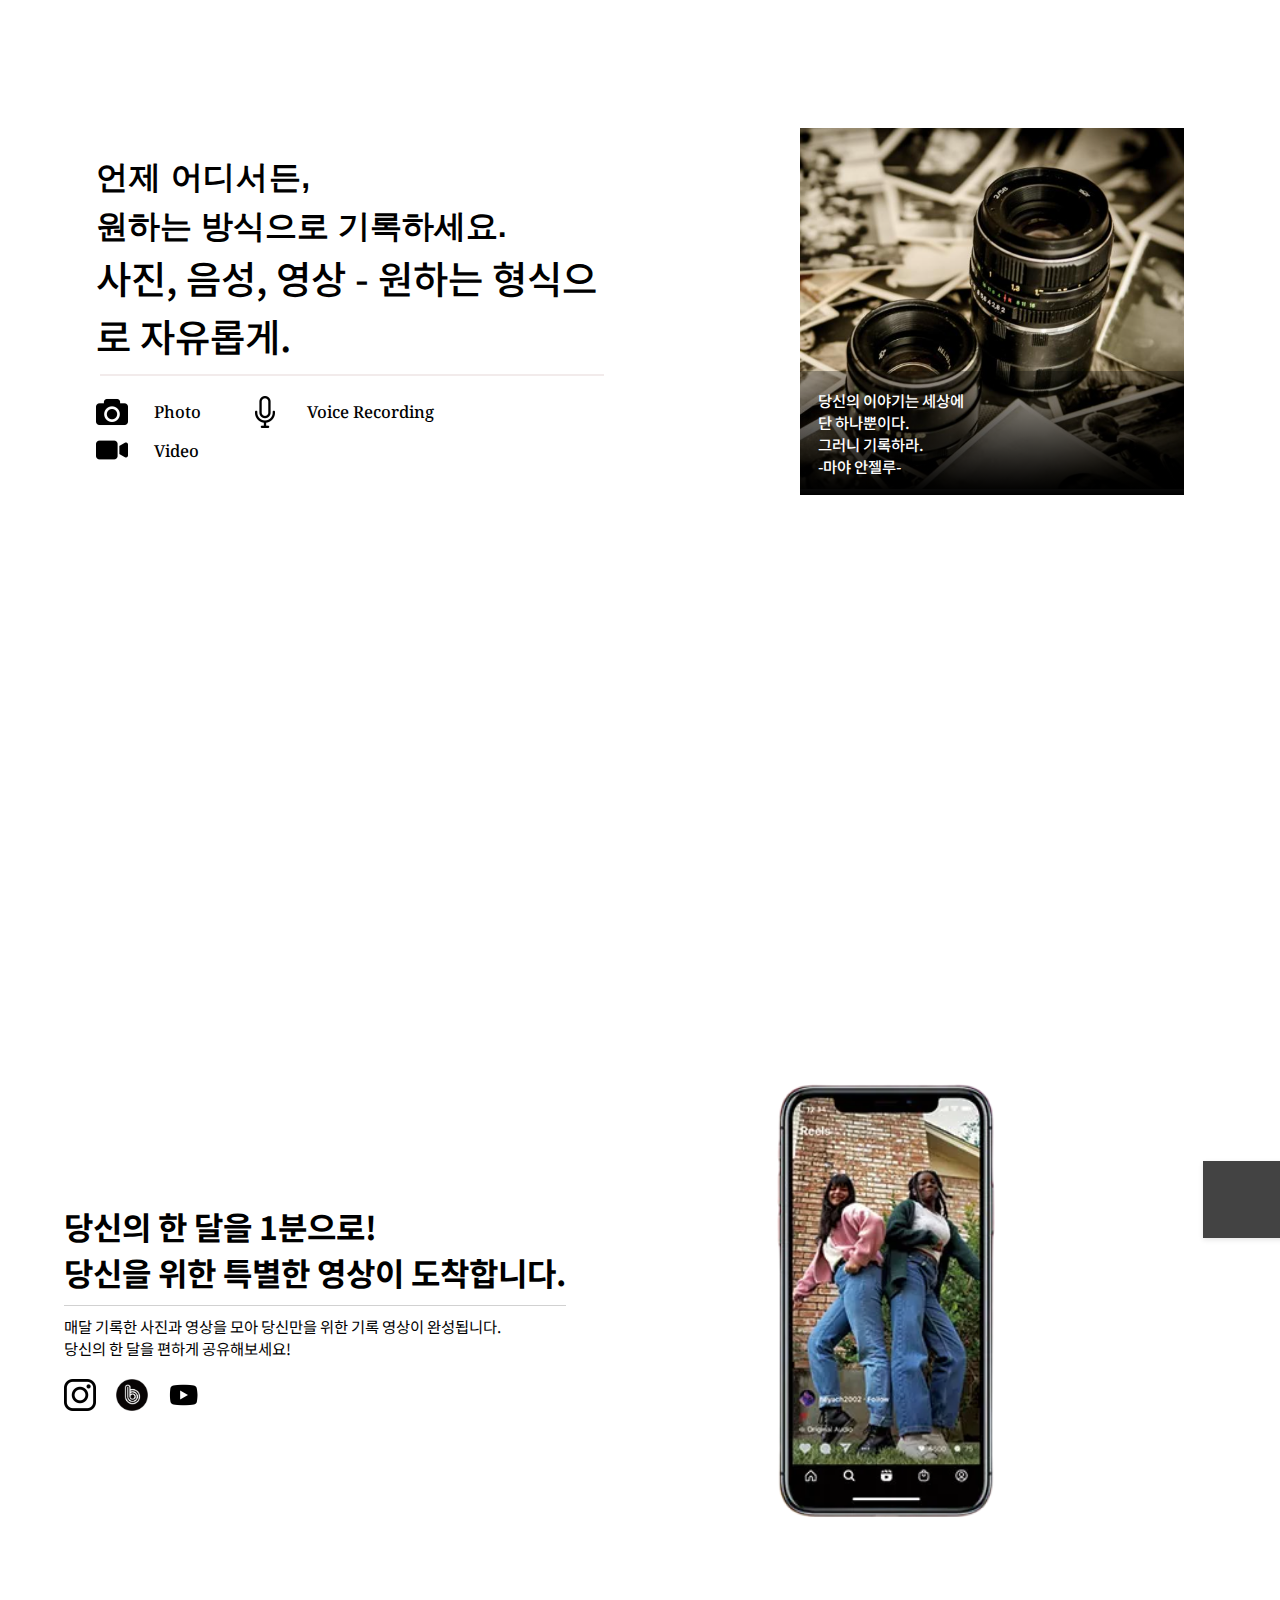
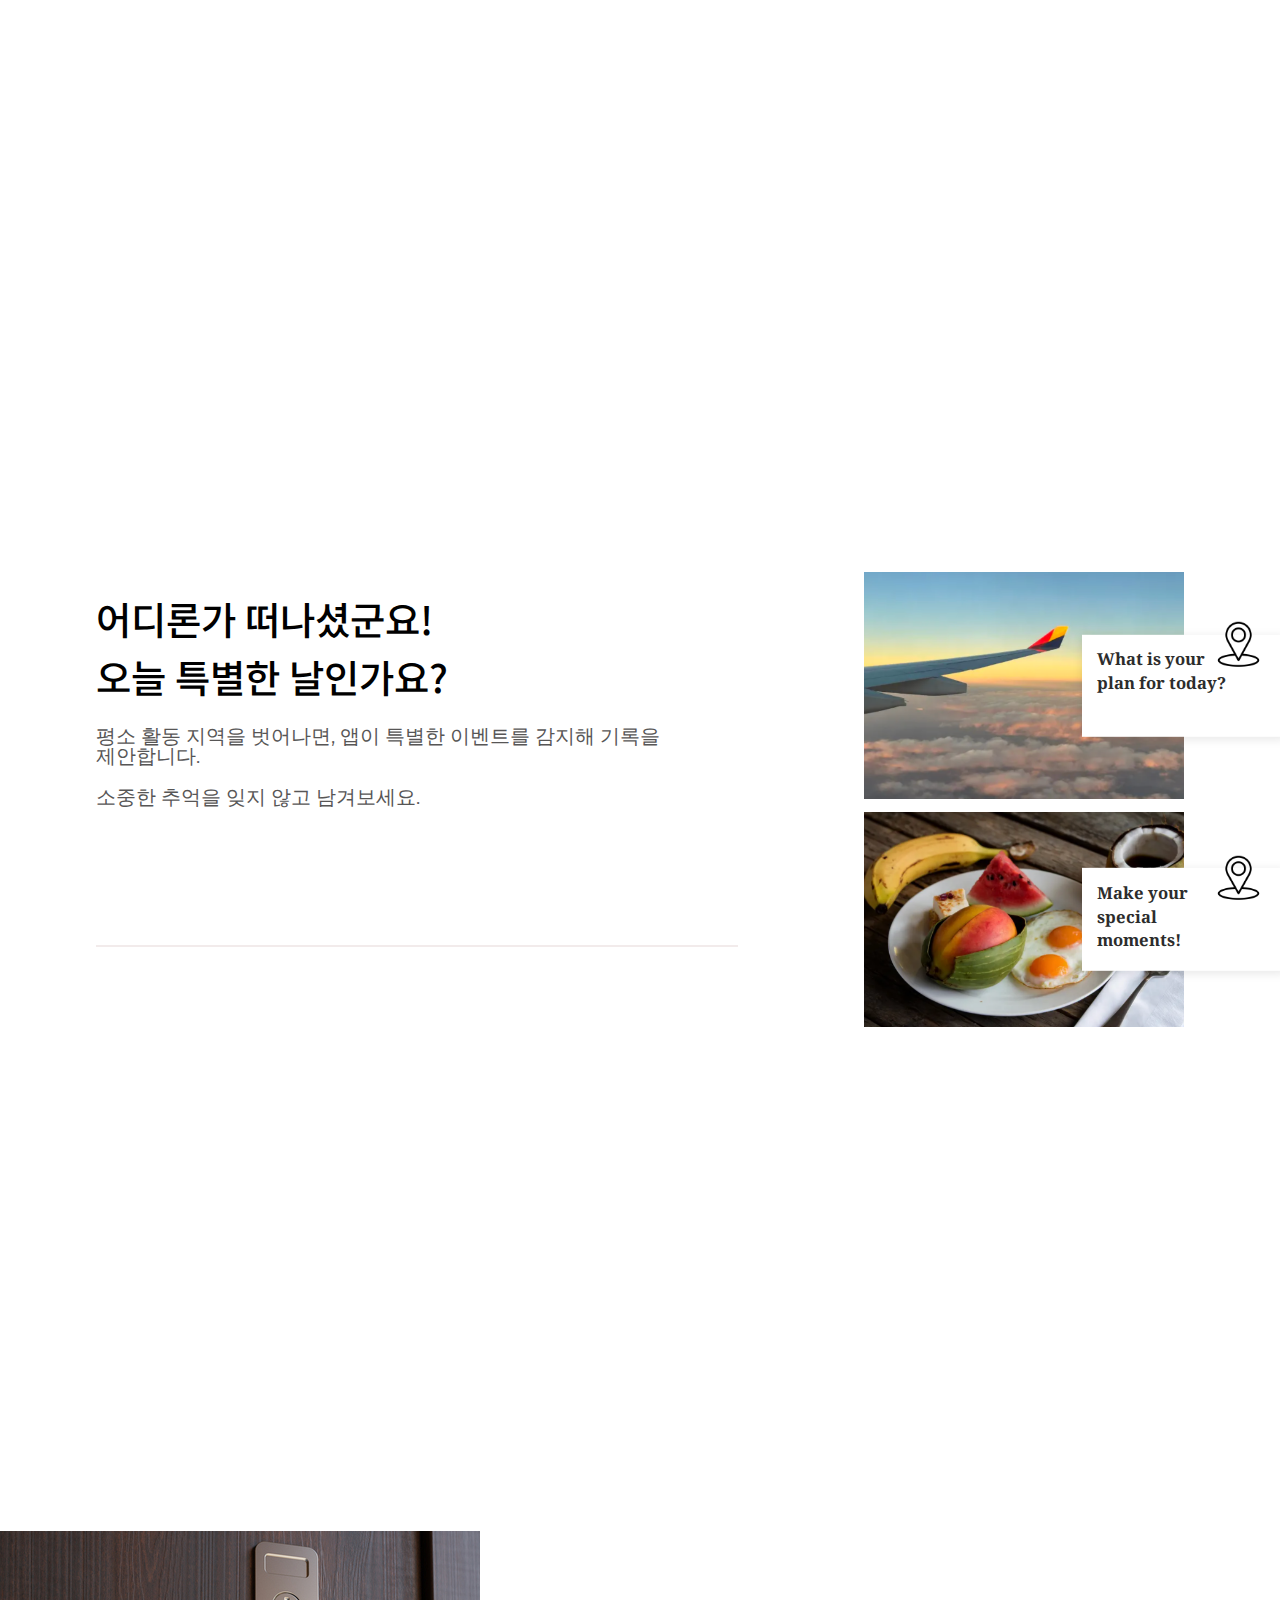
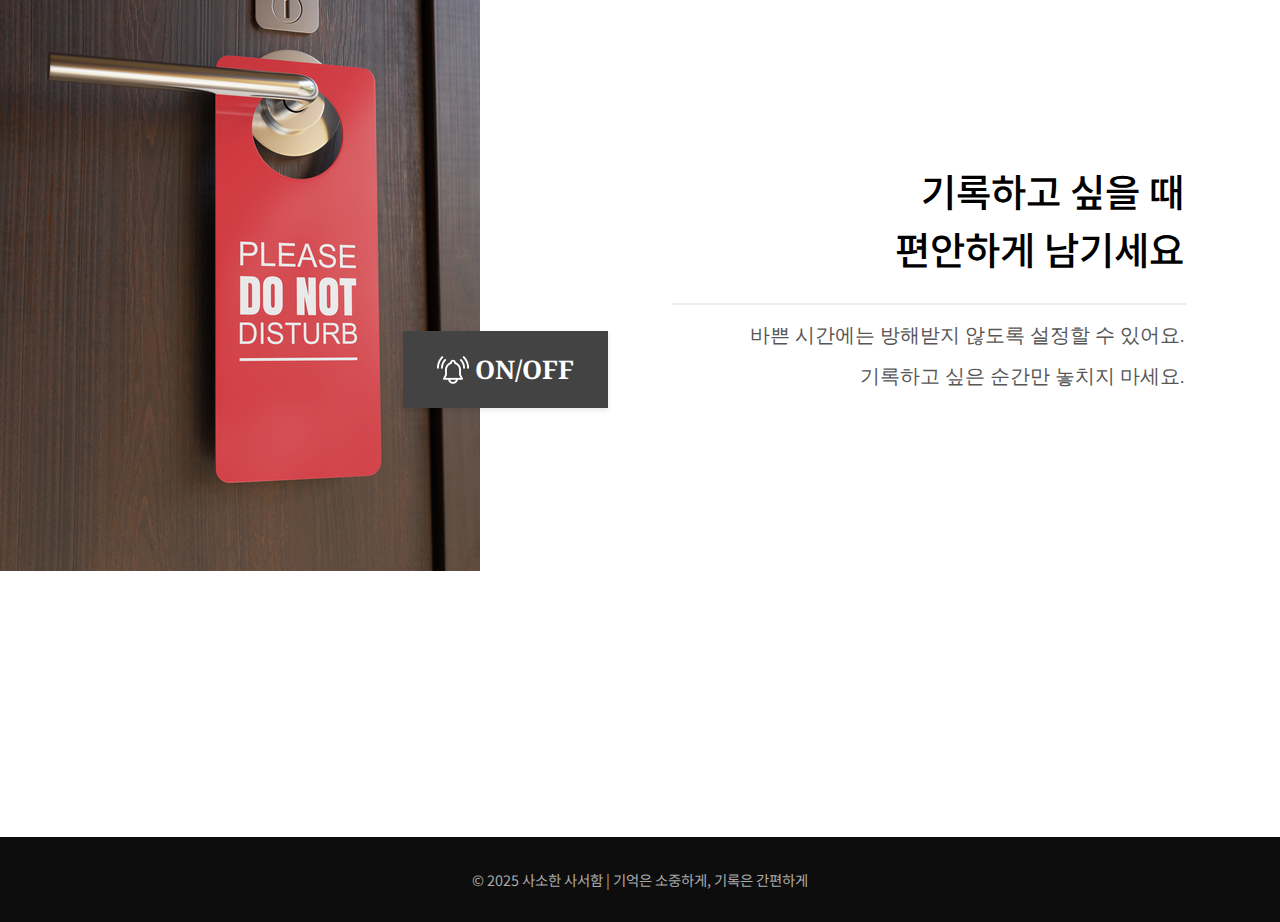
==== commit 93ebcbc1: "박스 위치 수정" ====
--- a/index.html
+++ b/index.html
@@ -1,25 +1,186 @@
 <!DOCTYPE html>
-<html lang="ko">
+<html lang="en">
     <head>
         <meta charset="UTF-8" />
         <meta name="viewport" content="width=device-width, initial-scale=1.0" />
-        <title>Do Not Disturb UI</title>
-        <link rel="stylesheet" href="style.css" />
+        <title>사소한 사서함</title>
+        <link rel="preconnect" href="https://fonts.googleapis.com" />
+        <link rel="preconnect" href="https://fonts.gstatic.com" crossorigin />
+        <link
+            href="https://fonts.googleapis.com/css2?family=Montserrat:ital,wght@0,100..900;1,100..900&family=Noto+Sans+KR:wght@100..900&family=Noto+Serif:ital,wght@0,100..900;1,100..900&family=Titillium+Web:ital,wght@0,200;0,300;0,400;0,600;0,700;0,900;1,200;1,300;1,400;1,600;1,700&display=swap"
+            rel="stylesheet"
+        />
+        <link rel="stylesheet" href="styles.css" />
     </head>
+    <!-- 재성 -->
     <body>
-        <div class="container">
-            <div class="left">
-                <img src="door.png" alt="문고리 이미지" class="door-image" />
-                <img src="onoff.png" alt="On Off Icon" class="onoff-icon" />
+        <header>
+            <div class="logo">사소한 사서함</div>
+            <button class="cta-button">앱 다운로드</button>
+        </header>
+
+        <section class="hero" data-aos="fade-up">
+            <h1>사소한 순간을 기억하는 방법</h1>
+            <p>편지처럼, 기록처럼.<br />사서함에 남기는 당신의 하루.</p>
+            <button class="cta-button">지금 시작하기</button>
+        </section>
+        <!-- 재성 -->
+
+        <!-- 준호-->
+        <section class="page" id="page1">
+            <div class="picture1">
+                <img class="phone" src="png files/phone.png" width="700px" height="690px" />
             </div>
 
-            <div class="right">
-                <div class="main-text">"기록하고 싶을 때,<br />편안하게 남기세요"</div>
-                <div class="sub-text">
-                    바쁜 시간에는 방해받지 않도록 설정할 수 있어요.<br />
-                    기록하고 싶은 순간만 놓치지 마세요.
+            <div class="intro">
+                <span class="int1">예상치 못하게 찾아오는</span>
+                <span class="int2">순간의 기록을 놓치지 마세요.</span>
+                <span class="int3">최소 3회 이상 랜덤한 시간에 찾아가는 알람,</span>
+                <span class="int4">알람을 받은 순간의 현장을 있는 그대로 기록해보세요.</span>
+                <hr style="border: 1px solid rgb(242, 235, 235); margin-right: 0vw; width: 40vw" />
+
+                <div class="notation">
+                    <div class="box1">
+                        <div class="top">
+                            <img src="png files/heart.png" alt="likes" class="likes" />
+                            <span class="LT">210k+</span><br />
+                        </div>
+                        <span class="ST">Community Members</span>
+                    </div>
+
+                    <div class="box2">
+                        <div class="top">
+                            <img src="png files/bell.png" alt="noti" class="alarm" />
+                            <span class="LT">3+</span><br />
+                        </div>
+                        <span class="ST">At least 3 times a day</span>
+                    </div>
                 </div>
             </div>
+        </section>
+
+        <section class="page" id="page2">
+            <div class="picture2">
+                <img class="camera" src="png files/camera.png" width="350px" height="450px" />
+                <div class="text-overlay">
+                    당신의 이야기는 세상에 <br />
+                    단 하나뿐이다.<br />
+                    그러니 기록하라.<br />
+                    -마야 안젤루-
+                </div>
+            </div>
+            <div class="intro">
+                <span class="int5">언제 어디서든, <br /></span>
+                <span class="int6">원하는 방식으로 기록하세요. <br /></span>
+                <span class="int7">사진, 음성, 영상 - 원하는 형식으로 자유롭게.</span>
+                <hr style="border: 1px solid rgb(242, 235, 235); width: 98%" />
+                <div class="icons">
+                    <img src="png files/photo.png" alt="사진" class="photo" />
+                    <span class="photodescrip">Photo</span>
+
+                    <img src="png files/mic.png" alt="마이크" class="mic" />
+                    <span class="micdescrip">Voice Recording</span>
+                </div>
+                <div class="icon">
+                    <img src="png files/video-camera.png" alt="캠" class="videorec" />
+                    <span class="videodescrip">Video</span>
+                </div>
+            </div>
+        </section>
+        <!-- 황준호 -->
+
+        <div class="reel-page">
+            <section class="left-section">
+                <div class="text-section">
+                    <h1>
+                        당신의 한 달을 1분으로!<br />
+                        당신을 위한 특별한 영상이 도착합니다.
+                    </h1>
+                    <div class="divider"></div>
+                    <p>
+                        매달 기록한 사진과 영상을 모아 당신만을 위한 기록 영상이 완성됩니다. <br />
+                        당신의 한 달을 편하게 공유해보세요!
+                    </p>
+                </div>
+                <div class="icon-section">
+                    <img class="icon" src="png files/insta.png" />
+                    <img class="icon" src="png files/naver.png" />
+                    <img class="icon" src="png files/youtube-play.png" />
+                </div>
+            </section>
+
+            <section class="image-section">
+                <div class="gray-box"></div>
+                <div class="phone-image">
+                    <img src="png files/reel.png" />
+                </div>
+            </section>
         </div>
+
+        <!-- 영서 -->
+        <section>
+            <div class="part3">
+                <div class="text1">
+                    <p class="int7">어디론가 떠나셨군요!</p>
+                    <p class="int8">오늘 특별한 날인가요?</p>
+
+                    <p class="int9">평소 활동 지역을 벗어나면, 앱이 특별한 이벤트를 감지해 기록을 제안합니다.</p>
+                    <p class="int10">소중한 추억을 잊지 않고 남겨보세요.</p>
+
+                    <hr class="line1" />
+                </div>
+
+                <div class="picture3">
+                    <div class="image">
+                        <img src="png files/airplane.png" alt="airplane" width="400px" height="300px" />
+                        <div class="white-box">
+                            <img src="png files/location.png" alt="location_icon" class="icon6" />
+
+                            What is your<br />plan for today?
+                        </div>
+                    </div>
+                    <div class="image">
+                        <img src="png files/breakfast.png" alt="breakfast" width="400px" height="300px" />
+                        <div class="white-box">
+                            <img src="png files/location.png" alt="location_icon" class="icon6" />
+
+                            Make your<br />special<br />moments!
+                        </div>
+                    </div>
+                </div>
+            </div>
+        </section>
+
+        <section>
+            <div class="part4">
+                <div class="image2">
+                    <div class="gray-box">
+                        <img src="png files/bell.png" alt="bell-icon" class="bell2" />
+                        ON/OFF
+                    </div>
+                    <img src="/png files/dontdistrub.jpg" alt="dontdistrub-sign" class="leftimage" />
+                </div>
+                <div class="text2">
+                    <div>
+                        <p class="int11">기록하고 싶을 때<br />편안하게 남기세요</p>
+                    </div>
+                    <hr class="line2" />
+
+                    <p class="int12">바쁜 시간에는 방해받지 않도록 설정할 수 있어요.</p>
+                    <p class="int13">기록하고 싶은 순간만 놓치지 마세요.</p>
+                </div>
+            </div>
+        </section>
+
+        <!-- 영서 -->
+
+        <!-- 재성 -->
+        <footer>© 2025 사소한 사서함 | 기억은 소중하게, 기록은 간편하게</footer>
+
+        <script src="https://cdn.jsdelivr.net/npm/aos@2.3.1/dist/aos.js"></script>
+        <script>
+            AOS.init();
+        </script>
+        <!-- 재성 -->
     </body>
 </html>
--- a/styles.css
+++ b/styles.css
@@ -0,0 +1,608 @@
+body {
+    margin: 0;
+    /* 재성 */
+    scroll-behavior: smooth;
+    font-family: 'Noto Sans KR', sans-serif;
+}
+/* 재성 */
+header {
+    padding: 2rem;
+    display: flex;
+    justify-content: space-between;
+    align-items: center;
+    background-color: #0d0d0d;
+    position: sticky;
+    top: 0;
+    z-index: 100;
+    color: #ffffff;
+}
+
+.logo {
+    font-size: 1.5rem;
+    font-weight: bold;
+}
+
+.cta-button {
+    background-color: #4c7eff;
+    color: #fff;
+    padding: 0.8rem 1.5rem;
+    border: none;
+    border-radius: 6px;
+    cursor: pointer;
+    font-size: 1rem;
+}
+
+section {
+    padding: 6rem 2rem;
+}
+
+.hero {
+    text-align: center;
+    background-color: #0d0d0d;
+    color: #ffffff;
+}
+
+.hero h1 {
+    font-size: 2.5rem;
+    margin-bottom: 1rem;
+}
+
+.hero p {
+    font-size: 1.2rem;
+    color: #cccccc;
+    margin-bottom: 2rem;
+}
+/* 재성*/
+
+/* 황준호 */
+.page {
+    min-height: 100vh;
+    width: 100%;
+    scroll-behavior: smooth;
+    display: flex;
+    justify-content: space-between;
+    align-items: center;
+    font-size: 1.5vw;
+    font-weight: bold;
+    padding: 5vh 5vw;
+    box-sizing: border-box;
+}
+
+#page1 {
+    flex-direction: row;
+}
+
+#page1 .picture1 {
+    flex: 1;
+    display: flex;
+    justify-content: flex-start;
+    width: 25vw;
+    max-width: 550px;
+    margin-top: 3vw;
+    margin-left: 3vw;
+    margin-right: 3vw;
+}
+
+#page1 .picture1 img {
+    width: 100%;
+    height: auto;
+}
+
+#page2 .picture2 {
+    overflow: hidden;
+    margin-right: 2.5vw;
+    width: 30vw;
+    max-width: 500px;
+    position: relative;
+    margin-left: 2vw;
+}
+
+#page2 .picture2 img {
+    width: 100%;
+    height: auto;
+}
+
+#page2 .text-overlay {
+    position: absolute;
+    bottom: 0%;
+    left: 0%;
+    width: 100%;
+    color: white;
+    font-size: 1.2vw;
+    font-weight: 500;
+    background: linear-gradient(to top, rgba(0, 0, 0, 1), rgba(0, 0, 0, 0.3));
+    padding: 2vh;
+    text-align: left;
+    z-index: 2;
+}
+
+#page1 .intro {
+    flex: 1;
+    display: flex;
+    flex-direction: column;
+    text-align: right;
+    margin-right: 2.5vw;
+}
+
+.int1,
+.int2 {
+    font-family: 'Noto Sans Korean', sans-serif;
+    font-size: 2.5vw;
+    font-weight: 600;
+    margin-bottom: 0.4vw;
+}
+
+.int2 {
+    margin-bottom: 1vw;
+}
+
+.int3,
+.int4 {
+    font-family: 'Noto Sans Korean', sans-serif;
+    font-weight: 400;
+    font-size: 1.2vw;
+    margin-bottom: 0.4vw;
+}
+
+.int5 {
+    font-family: 'Noto Sans Korean', sans-serif;
+    display: flex;
+    font-weight: 600;
+    font-size: 2.5vw;
+    letter-spacing: 0.02em;
+    margin-bottom: 0.4vw;
+}
+
+.int6 {
+    font-family: 'Noto Sans Korean', sans-serif;
+    display: flex;
+    font-weight: 600;
+    font-size: 2.5vw;
+}
+
+.int7 {
+    font-family: 'Montserrat', sans-serif;
+    font-size: 1.2vw;
+    font-weight: 400;
+    margin-bottom: 10px;
+}
+
+.notation {
+    display: flex;
+    gap: 1vw;
+    margin-top: 2vw;
+    margin-bottom: 1vw;
+    justify-content: flex-end;
+    flex-direction: row;
+}
+
+.box1,
+.box2 {
+    display: flex;
+    flex-direction: column;
+    width: 35%;
+    max-width: 350px;
+    min-width: 150px;
+    height: auto;
+    padding: 2vh;
+    background-color: rgb(219, 215, 215);
+    color: rgb(61, 60, 60);
+    border-radius: 1.5vw;
+    justify-content: center;
+    align-items: center;
+    text-align: center;
+}
+
+.top {
+    display: flex;
+    flex-direction: flex-end;
+    margin-right: 1vw;
+    margin-bottom: 1vw;
+}
+
+.likes,
+.alarm {
+    display: flex;
+    width: 3vw;
+    height: auto;
+    vertical-align: middle;
+    justify-content: flex-end;
+    margin-right: 1vw;
+}
+
+.LT {
+    font-family: 'Noto Serif', serif;
+    font-size: 2.5vw;
+    font-weight: 600;
+    text-align: center;
+    line-height: 3.2vw;
+    display: flex;
+}
+
+.ST {
+    font-family: 'Noto Serif', serif;
+    font-size: 1.2vw;
+    font-weight: 500;
+    text-align: left;
+    line-height: 1.2;
+    display: flex;
+}
+
+#page2 {
+    flex-direction: row-reverse;
+    position: relative;
+    margin-top: 20px;
+}
+
+#page2 .intro {
+    text-align: left;
+    margin-left: 2.5vw;
+    max-width: 40vw;
+}
+
+.icons {
+    display: flex;
+    gap: 2vw;
+    flex-wrap: wrap;
+    margin-top: 20px;
+    align-items: center;
+    margin-bottom: 0.5vw;
+}
+
+.icon {
+    display: flex;
+    flex-direction: flex-end;
+    gap: 2vw;
+}
+
+.photo,
+.mic {
+    width: 2.5vw;
+    height: auto;
+    display: inline-block;
+}
+
+.photodescrip,
+.micdescrip {
+    font-family: 'Noto Serif', serif;
+    font-size: 1.3vw;
+    font-weight: 500;
+    display: flex;
+    align-items: center;
+    margin-right: 1.8vw;
+}
+
+.videorec {
+    width: 2.5vw;
+    height: auto;
+    display: flex;
+    flex-direction: flex-end;
+}
+
+.videodescrip {
+    font-family: 'Noto Serif', serif;
+    font-size: 1.3vw;
+    font-weight: 500;
+    display: flex;
+    align-items: center;
+}
+
+/* 황준호 */
+
+/* 홍시은 */
+.reel-page {
+    position: relative;
+    display: flex;
+    min-height: 100vh;
+}
+
+.left-section {
+    width: 40vw;
+    padding: 5%;
+    display: flex;
+    flex-direction: column;
+    justify-content: center;
+}
+
+.text-section h1 {
+    font-size: 2.5vw;
+    white-space: nowrap;
+    margin: 0;
+}
+
+.divider {
+    width: 100%;
+    height: 1px;
+    background-color: #d1d1d1;
+    margin: 10px 0;
+}
+
+.text-section p {
+    font-size: 1.2vw;
+    line-height: 1.4;
+    margin: 0;
+    margin-top: 10px;
+}
+
+.icon-section {
+    display: flex;
+    gap: 20px;
+    margin-top: 20px;
+}
+
+.icon {
+    width: 2.5vw;
+    height: auto;
+    min-width: 20px;
+    max-width: 40px;
+}
+
+.image-section {
+    width: 60vw;
+    position: relative;
+    height: 100vh;
+    overflow: hidden;
+}
+
+.gray-box {
+    position: absolute;
+    top: 0;
+    right: 0;
+    bottom: 0;
+    width: 35vw;
+    height: 100vh;
+    max-width: 500px;
+    background-color: #363636;
+    z-index: 0;
+}
+
+.phone-image {
+    position: absolute;
+    top: 40%;
+    left: 0vw;
+    transform: translateY(-30%);
+
+    width: 40vw;
+    max-width: none;
+    z-index: 1;
+
+    display: flex;
+    align-items: center;
+    justify-content: center;
+    box-sizing: border-box;
+    min-height: 0;
+}
+
+.phone-image img {
+    display: block;
+    width: 100%;
+    height: auto;
+}
+
+/* 영서 */
+
+.part3 {
+    display: flex;
+    justify-content: flex-start;
+    align-items: center;
+    gap: 7vw;
+    min-height: 100vh;
+    width: 100%;
+    font-size: 1.5vw;
+    font-weight: bold;
+    padding: 5vh 5vw;
+    box-sizing: border-box;
+}
+
+.text1 {
+    align-self: center;
+    position: relative;
+    top: -10vh;
+}
+
+.int7,
+.int8 {
+    font-family: 'Noto Sans KR', sans-serif;
+    font-size: 3vw;
+    font-weight: 500;
+    line-height: 1.5;
+    margin-bottom: 1vw;
+    margin: 0;
+}
+
+.int9 {
+    font-family: 'Montserrat', sans-serif;
+    font-weight: 400;
+    font-size: 1.6vw;
+    color: rgb(87, 86, 86);
+    line-height: 1;
+    word-break: keep-all;
+    white-space: normal;
+    margin-bottom: 1.5;
+}
+
+.int10 {
+    font-family: 'Montserrat', sans-serif;
+    font-weight: 400;
+    font-size: 1.6vw;
+    color: rgb(87, 86, 86);
+    line-height: 1;
+    word-break: keep-all;
+    white-space: normal;
+}
+
+.line1 {
+    position: absolute;
+    bottom: -10vw;
+    left: 0;
+    width: 50vw;
+    border: 1px solid rgb(242, 235, 235);
+}
+
+.picture3 img {
+    width: 22vw;
+    height: auto;
+    max-width: 100%;
+}
+
+.picture3 {
+    display: flex;
+    flex-direction: column;
+    align-items: center;
+    gap: 1vw;
+    margin-left: 1vw;
+}
+
+.image {
+    position: relative;
+    width: 25vw;
+}
+
+.image > img {
+    width: 100%;
+    height: auto;
+    display: block;
+}
+
+.white-box {
+    position: absolute;
+    top: 50%;
+    right: -8vw;
+    transform: translateY(-50%);
+    width: 16vw;
+    height: 8vw;
+    background-color: white;
+    z-index: 2;
+    box-shadow: 0 2px 10px rgba(0, 0, 0, 0.1);
+
+    /*텍스트 스타일 */
+    font-family: 'Noto Serif';
+    font-weight: 700;
+    font-size: 1.3vw;
+    color: rgb(44, 44, 44);
+    padding: 1vw 1.2vw;
+    text-align: left;
+    line-height: 1.4;
+    box-sizing: border-box;
+}
+
+.white-box .icon6 {
+    position: absolute;
+    width: 2vw;
+    top: -1vw;
+    right: 2vw;
+    width: 3.5vw;
+    height: 3.5vw;
+    z-index: 3;
+}
+
+.part4 {
+    display: flex;
+    justify-content: space-between;
+    align-items: center;
+    gap: 7vw;
+    min-height: 100vh;
+    width: 100%;
+    font-size: 1.5vw;
+    font-weight: bold;
+    padding: 5vh 5vw;
+    box-sizing: border-box;
+}
+
+.text2 {
+    position: relative;
+    text-align: right;
+    width: 40vw;
+}
+
+.int11 {
+    font-family: 'Noto Sans KR', sans-serif;
+    font-size: 3vw;
+    font-weight: 500;
+    line-height: 1.5;
+    margin-bottom: 1vw;
+    margin-top: -1vw;
+    margin-bottom: 1vw;
+}
+
+.line2 {
+    width: 40vw;
+    border: 1px solid rgb(242, 235, 235);
+    margin-top: 2vw;
+}
+
+.int12,
+.int13 {
+    font-family: 'Montserrat', sans-serif;
+    font-weight: 400;
+    font-size: 1.6vw;
+    color: rgb(87, 86, 86);
+    line-height: 1;
+    word-break: keep-all;
+    white-space: normal;
+    margin-bottom: 1.5;
+}
+
+.image2 {
+    margin-left: -10vw;
+    position: relative;
+    height: 80vh;
+    width: fit-content;
+}
+
+.image2 > img {
+    width: 100%;
+    height: auto;
+    display: block;
+}
+
+.leftimage {
+    width: auto;
+    height: 80vh;
+    object-fit: cover;
+    display: block;
+    margin: 0;
+    padding: 0;
+}
+
+.gray-box {
+    position: absolute;
+    right: -10vw;
+    top: 400px;
+    background-color: #434343;
+    width: 16vw;
+    height: 6vw;
+    box-sizing: border-box;
+    box-shadow: 0 2px 5px rgba(0, 0, 0, 0.1);
+
+    font-family: 'Noto Serif';
+    font-weight: 700;
+    font-size: 2vw;
+    color: rgb(255, 255, 255);
+    line-height: 1.4;
+    display: flex;
+    align-items: center;
+    justify-content: center;
+
+    gap: 0.5vw;
+}
+
+.bell2 {
+    filter: brightness(0) invert(1);
+
+    width: 2.5vw;
+    height: auto;
+    display: inline-block;
+}
+
+/* 영서 */
+
+/* 재성 */
+footer {
+    padding: 2rem;
+    background-color: #0d0d0d;
+    text-align: center;
+    font-size: 0.9rem;
+    color: #aaaaaa;
+}
+/* 재성 */
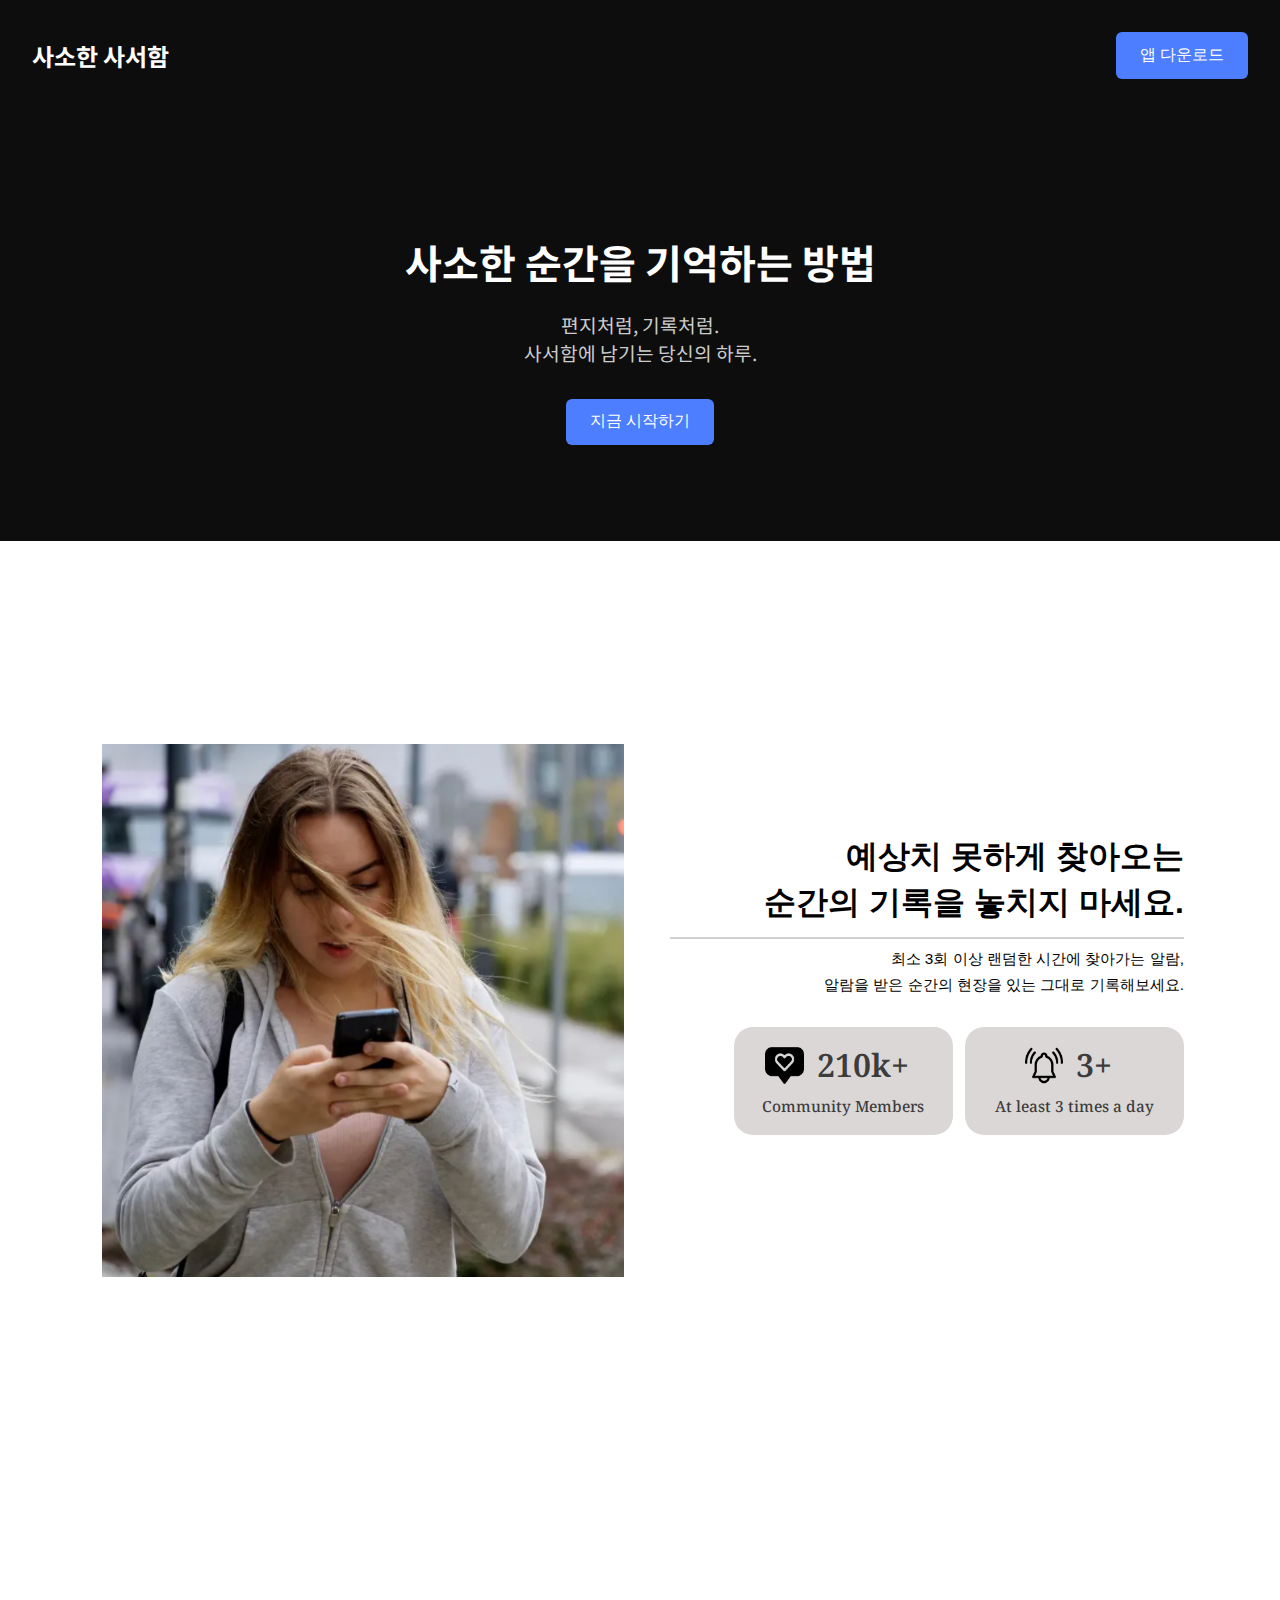
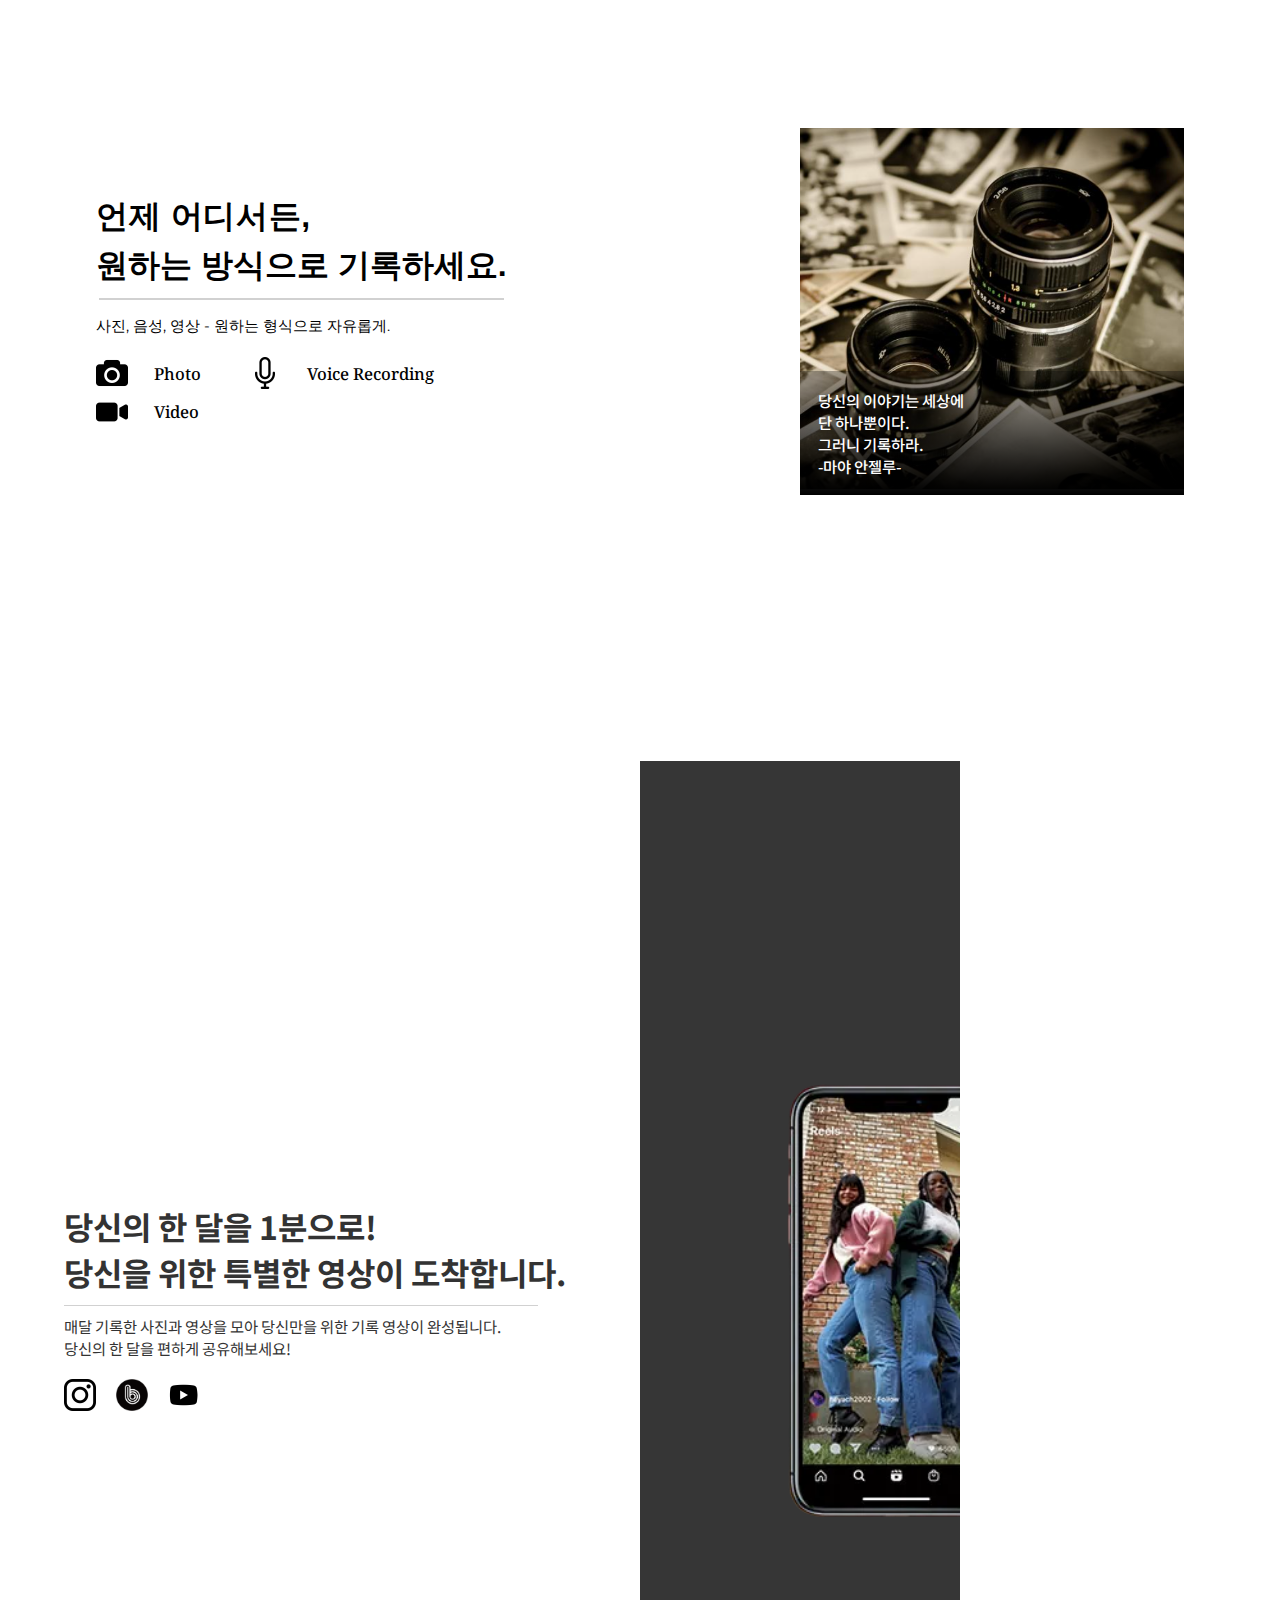
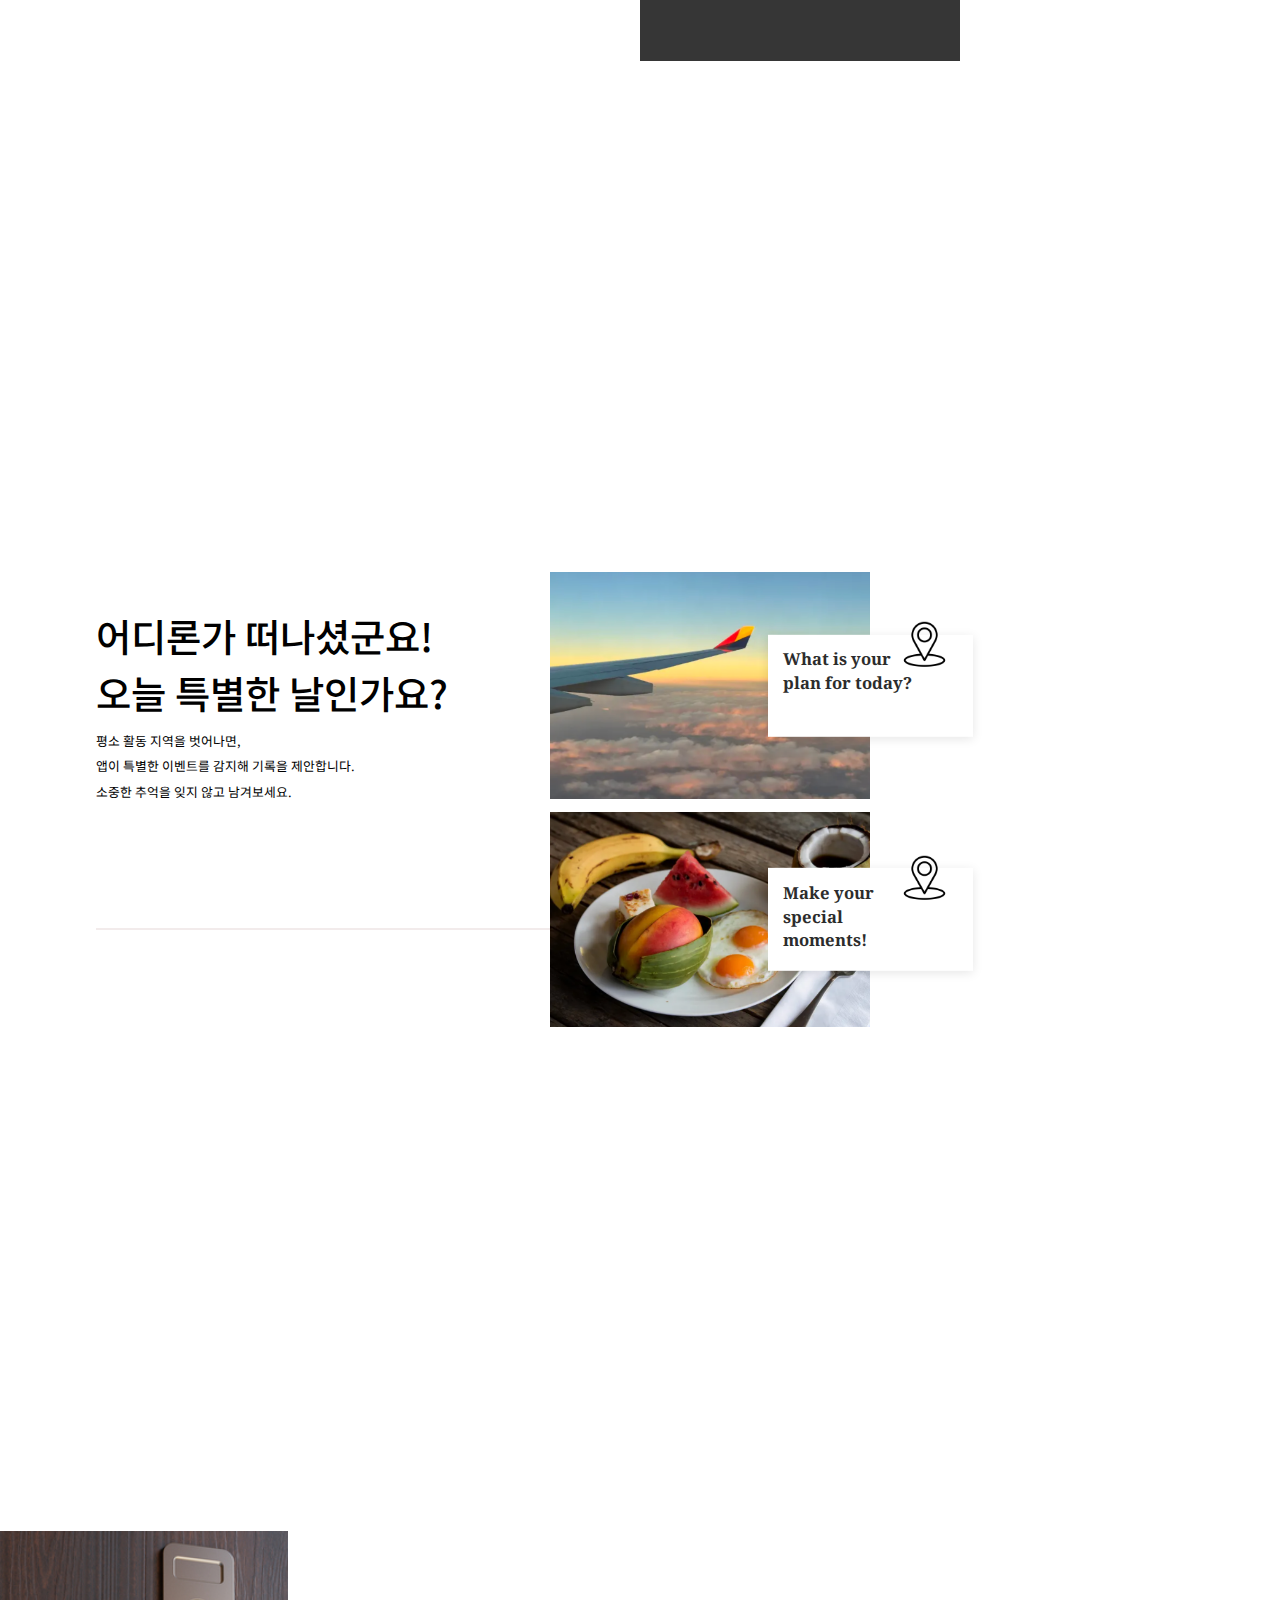
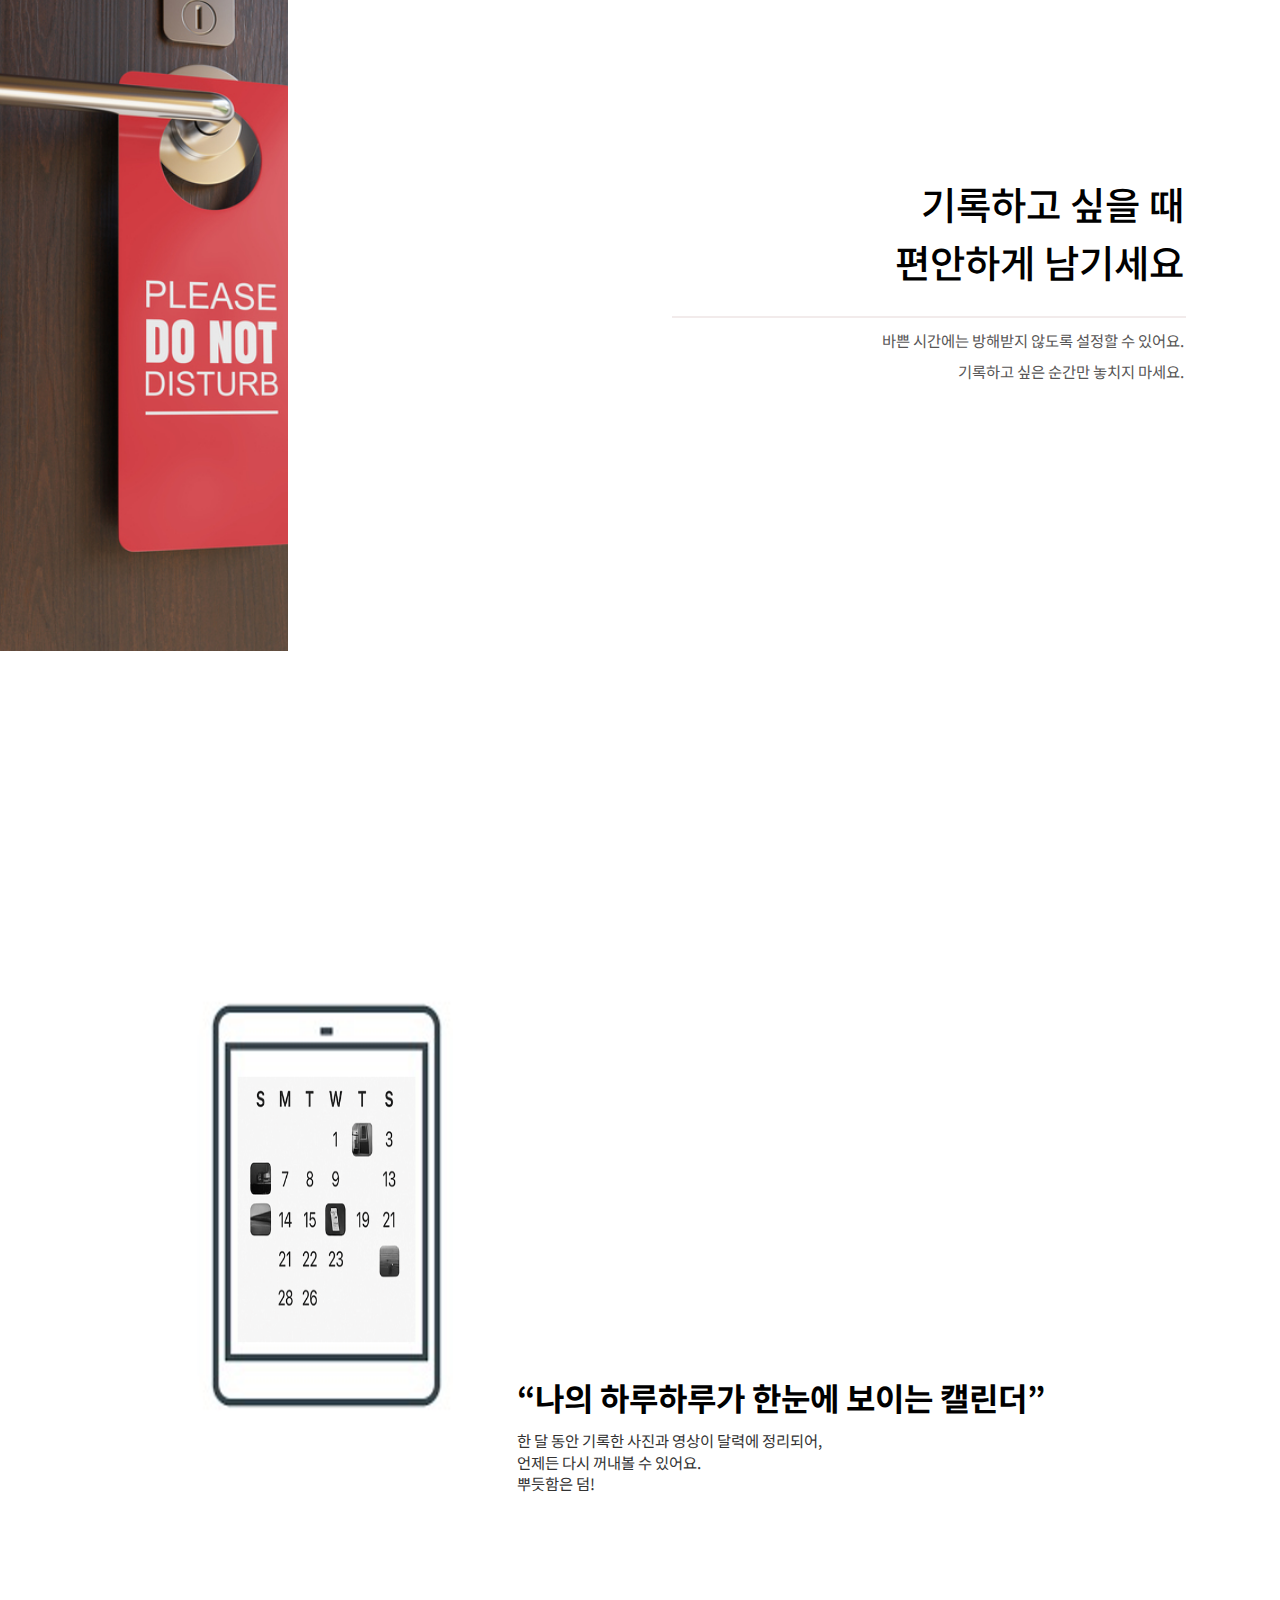
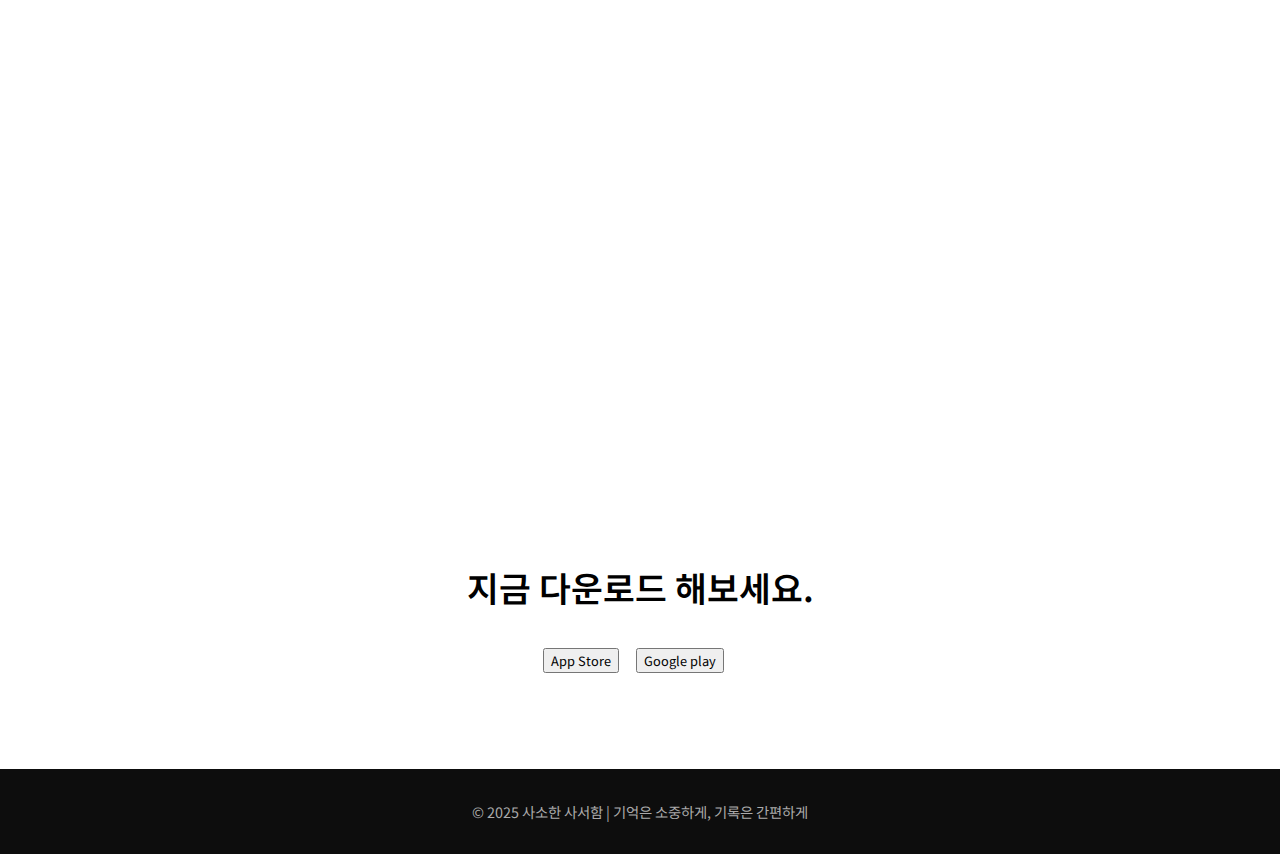
==== commit a559e7a8: "최종본 파일" ====
--- a/index.html
+++ b/index.html
@@ -12,7 +12,7 @@
         />
         <link rel="stylesheet" href="styles.css" />
     </head>
-    <!-- 재성 -->
+    <!-- 최재성 -->
     <body>
         <header>
             <div class="logo">사소한 사서함</div>
@@ -24,9 +24,9 @@
             <p>편지처럼, 기록처럼.<br />사서함에 남기는 당신의 하루.</p>
             <button class="cta-button">지금 시작하기</button>
         </section>
-        <!-- 재성 -->
-
-        <!-- 준호-->
+        <!-- 최재성 -->
+
+        <!-- 황준호-->
         <section class="page" id="page1">
             <div class="picture1">
                 <img class="phone" src="png files/phone.png" width="700px" height="690px" />
@@ -35,9 +35,10 @@
             <div class="intro">
                 <span class="int1">예상치 못하게 찾아오는</span>
                 <span class="int2">순간의 기록을 놓치지 마세요.</span>
+                <hr style="border: 1px solid #d1d1d1; margin-right: 0vw; width: 40vw" />
                 <span class="int3">최소 3회 이상 랜덤한 시간에 찾아가는 알람,</span>
                 <span class="int4">알람을 받은 순간의 현장을 있는 그대로 기록해보세요.</span>
-                <hr style="border: 1px solid rgb(242, 235, 235); margin-right: 0vw; width: 40vw" />
+                
 
                 <div class="notation">
                     <div class="box1">
@@ -71,9 +72,9 @@
             </div>
             <div class="intro">
                 <span class="int5">언제 어디서든, <br /></span>
-                <span class="int6">원하는 방식으로 기록하세요. <br /></span>
+                <span class="int6">원하는 방식으로 기록하세요. <br/></span>
+                <hr style="border: 1px solid #d1d1d1; width: 98%" />
                 <span class="int7">사진, 음성, 영상 - 원하는 형식으로 자유롭게.</span>
-                <hr style="border: 1px solid rgb(242, 235, 235); width: 98%" />
                 <div class="icons">
                     <img src="png files/photo.png" alt="사진" class="photo" />
                     <span class="photodescrip">Photo</span>
@@ -89,6 +90,7 @@
         </section>
         <!-- 황준호 -->
 
+        <!-- 홍시은-->
         <div class="reel-page">
             <section class="left-section">
                 <div class="text-section">
@@ -116,16 +118,17 @@
                 </div>
             </section>
         </div>
+        <!--홍시은-->
 
         <!-- 영서 -->
         <section>
             <div class="part3">
                 <div class="text1">
-                    <p class="int7">어디론가 떠나셨군요!</p>
-                    <p class="int8">오늘 특별한 날인가요?</p>
-
-                    <p class="int9">평소 활동 지역을 벗어나면, 앱이 특별한 이벤트를 감지해 기록을 제안합니다.</p>
-                    <p class="int10">소중한 추억을 잊지 않고 남겨보세요.</p>
+                    <p class="int8">어디론가 떠나셨군요!</p>
+                    <p class="int9">오늘 특별한 날인가요?</p>
+                    <p class="int10">평소 활동 지역을 벗어나면, <br> 
+                    <p class="int11">앱이 특별한 이벤트를 감지해 기록을 제안합니다.<br></p> 
+                    <p class="int12">소중한 추억을 잊지 않고 남겨보세요.</p>
 
                     <hr class="line1" />
                 </div>
@@ -154,25 +157,47 @@
         <section>
             <div class="part4">
                 <div class="image2">
-                    <div class="gray-box">
-                        <img src="png files/bell.png" alt="bell-icon" class="bell2" />
-                        ON/OFF
-                    </div>
-                    <img src="/png files/dontdistrub.jpg" alt="dontdistrub-sign" class="leftimage" />
+                    <img src="png files/dontdistrub.jpg" alt="dontdistrub-sign" class="leftimage" />
                 </div>
                 <div class="text2">
                     <div>
-                        <p class="int11">기록하고 싶을 때<br />편안하게 남기세요</p>
+                        <p class="int13">기록하고 싶을 때<br />편안하게 남기세요</p>
                     </div>
                     <hr class="line2" />
 
-                    <p class="int12">바쁜 시간에는 방해받지 않도록 설정할 수 있어요.</p>
-                    <p class="int13">기록하고 싶은 순간만 놓치지 마세요.</p>
+                    <p class="int14">바쁜 시간에는 방해받지 않도록 설정할 수 있어요.</p>
+                    <p class="int15">기록하고 싶은 순간만 놓치지 마세요.</p>
                 </div>
             </div>
         </section>
 
         <!-- 영서 -->
+
+        <section>
+            <div class="container">
+                <div class="image-section">
+                    <img src="png files/pad.png" alt="캘린더가 있는 태블릿 이미지" class="calendar-image" />
+                </div>
+                <div class="text-section">
+                    <h1 class="c1">“나의 하루하루가 한눈에 보이는 캘린더”</h1>
+                    <p class="c2">
+                        한 달 동안 기록한 사진과 영상이 달력에 정리되어,<br />
+                        언제든 다시 꺼내볼 수 있어요.<br />
+                        뿌듯함은 덤!
+                    </p>
+                </div>
+            </div>
+        </section>
+
+        <section>
+            <div class="final">
+                <p class="f1">지금 다운로드 해보세요.</p>
+                <div class="DLbutton">
+                    <button class="Appl">App Store</button>
+                    <button class="Android">Google play</button>
+                </div>
+            </div>
+        </section>
 
         <!-- 재성 -->
         <footer>© 2025 사소한 사서함 | 기억은 소중하게, 기록은 간편하게</footer>
@@ -183,4 +208,4 @@
         </script>
         <!-- 재성 -->
     </body>
-</html>
+</html>--- a/styles.css
+++ b/styles.css
@@ -116,6 +116,7 @@
     z-index: 2;
 }
 
+
 #page1 .intro {
     flex: 1;
     display: flex;
@@ -129,11 +130,7 @@
     font-family: 'Noto Sans Korean', sans-serif;
     font-size: 2.5vw;
     font-weight: 600;
-    margin-bottom: 0.4vw;
-}
-
-.int2 {
-    margin-bottom: 1vw;
+    margin-bottom: 0.2vw;
 }
 
 .int3,
@@ -164,7 +161,7 @@
     font-family: 'Montserrat', sans-serif;
     font-size: 1.2vw;
     font-weight: 400;
-    margin-bottom: 10px;
+    margin-bottom: 1.2vw;;
 }
 
 .notation {
@@ -239,6 +236,7 @@
     margin-left: 2.5vw;
     max-width: 40vw;
 }
+
 
 .icons {
     display: flex;
@@ -400,35 +398,24 @@
     top: -10vh;
 }
 
-.int7,
-.int8 {
+.int8,
+.int9 {
     font-family: 'Noto Sans KR', sans-serif;
     font-size: 3vw;
     font-weight: 500;
     line-height: 1.5;
-    margin-bottom: 1vw;
+    margin-bottom: 0.1vw;
     margin: 0;
 }
 
-.int9 {
-    font-family: 'Montserrat', sans-serif;
+.int10, .int11, .int12 {
+    font-family: 'Noto Sans KR', sans-serif;
     font-weight: 400;
-    font-size: 1.6vw;
-    color: rgb(87, 86, 86);
+    font-size: 1vw;
     line-height: 1;
     word-break: keep-all;
     white-space: normal;
     margin-bottom: 1.5;
-}
-
-.int10 {
-    font-family: 'Montserrat', sans-serif;
-    font-weight: 400;
-    font-size: 1.6vw;
-    color: rgb(87, 86, 86);
-    line-height: 1;
-    word-break: keep-all;
-    white-space: normal;
 }
 
 .line1 {
@@ -467,15 +454,14 @@
 .white-box {
     position: absolute;
     top: 50%;
-    right: -8vw;
-    transform: translateY(-50%);
+    right: -8vw; 
+    transform: translateY(-50%); 
     width: 16vw;
     height: 8vw;
     background-color: white;
     z-index: 2;
     box-shadow: 0 2px 10px rgba(0, 0, 0, 0.1);
 
-    /*텍스트 스타일 */
     font-family: 'Noto Serif';
     font-weight: 700;
     font-size: 1.3vw;
@@ -510,54 +496,50 @@
 }
 
 .text2 {
-    position: relative;
+    position:relative;
     text-align: right;
     width: 40vw;
 }
 
-.int11 {
+.int13 {
     font-family: 'Noto Sans KR', sans-serif;
     font-size: 3vw;
     font-weight: 500;
     line-height: 1.5;
     margin-bottom: 1vw;
     margin-top: -1vw;
-    margin-bottom: 1vw;
-}
-
+    margin-bottom: 0.5vw;
+
+}
+
+  
 .line2 {
     width: 40vw;
     border: 1px solid rgb(242, 235, 235);
     margin-top: 2vw;
-}
-
-.int12,
-.int13 {
-    font-family: 'Montserrat', sans-serif;
+  }
+  
+
+.int14,
+.int15 {
+    font-family: 'Noto Sans KR', sans-serif;
     font-weight: 400;
-    font-size: 1.6vw;
+    font-size: 1.2vw;
     color: rgb(87, 86, 86);
     line-height: 1;
     word-break: keep-all;
     white-space: normal;
     margin-bottom: 1.5;
+
 }
 
 .image2 {
-    margin-left: -10vw;
-    position: relative;
-    height: 80vh;
-    width: fit-content;
-}
-
-.image2 > img {
-    width: 100%;
-    height: auto;
-    display: block;
+    margin-left:-10vw;
+    position:relative;
 }
 
 .leftimage {
-    width: auto;
+    width: 25vw;
     height: 80vh;
     object-fit: cover;
     display: block;
@@ -565,37 +547,106 @@
     padding: 0;
 }
 
-.gray-box {
+.phone-image {
     position: absolute;
-    right: -10vw;
-    top: 400px;
-    background-color: #434343;
-    width: 16vw;
-    height: 6vw;
+    top: 40%;
+    left: 0vw;
+    transform: translateY(-30%);
+
+    width: 40vw;
+    max-width: none;
+    z-index: 1;
+
+    display: flex;
+    align-items: center;
+    justify-content: center;
     box-sizing: border-box;
-    box-shadow: 0 2px 5px rgba(0, 0, 0, 0.1);
-
-    font-family: 'Noto Serif';
-    font-weight: 700;
-    font-size: 2vw;
-    color: rgb(255, 255, 255);
-    line-height: 1.4;
-    display: flex;
-    align-items: center;
-    justify-content: center;
-
-    gap: 0.5vw;
+    min-height: 0;
+}
+
+.phone-image img {
+    display: block;
+    width: 100%;
+    height: auto;
 }
 
 .bell2 {
     filter: brightness(0) invert(1);
-
     width: 2.5vw;
-    height: auto;
+    height: 1vw;
     display: inline-block;
 }
 
 /* 영서 */
+
+.container {
+    display: flex;
+    flex-direction: row;
+    align-items: center;
+    justify-content: center;
+    min-height: 100vh;
+    padding: 4vw;
+    gap: 5vw;
+    background-color: white;
+    flex-wrap: nowrap;
+    overflow-x: auto;
+}
+  
+.image-section {
+    flex: 0 0 auto;
+    display: flex;
+    justify-content: center;
+    max-width: 20vw;
+}
+  
+.calendar-image {
+    width: 100%;
+    height: auto;
+    max-height: 50vh;
+}
+  
+.text-section {
+    flex: 0 0 auto;
+    max-width: 45vw;
+    color: #333;
+    margin-right: 3vw;
+    height: auto;
+}
+  
+.c1 {
+    font-family: 'Noto Sans KR', sans-serif;
+    color: black;
+    font-size: 2.7vw;
+    font-weight: bold;
+    margin-bottom: 2vw;
+}
+  
+.c2 {
+    font-family: 'Noto Sans KR', sans-serif;
+    margin-left: 1.2vw;
+    font-size: 1.5vw; 
+    line-height: 1.6;
+}
+
+.f1 {
+    font-family: 'Noto Sans KR', sans-serif;
+    font-size: 2.7vw;
+    font-weight: 600;
+}
+
+.final {
+    display: flex;
+    flex-direction: column;
+    justify-content: center;
+    align-items: center;
+}
+
+.Appl, .Android {
+    font-family: 'Noto Sans KR', serif;
+    font-size: 1vw;
+    font-weight: 400;
+    margin-right: 1vw;
+}
 
 /* 재성 */
 footer {
@@ -605,4 +656,4 @@
     font-size: 0.9rem;
     color: #aaaaaa;
 }
-/* 재성 */
+/* 재성 */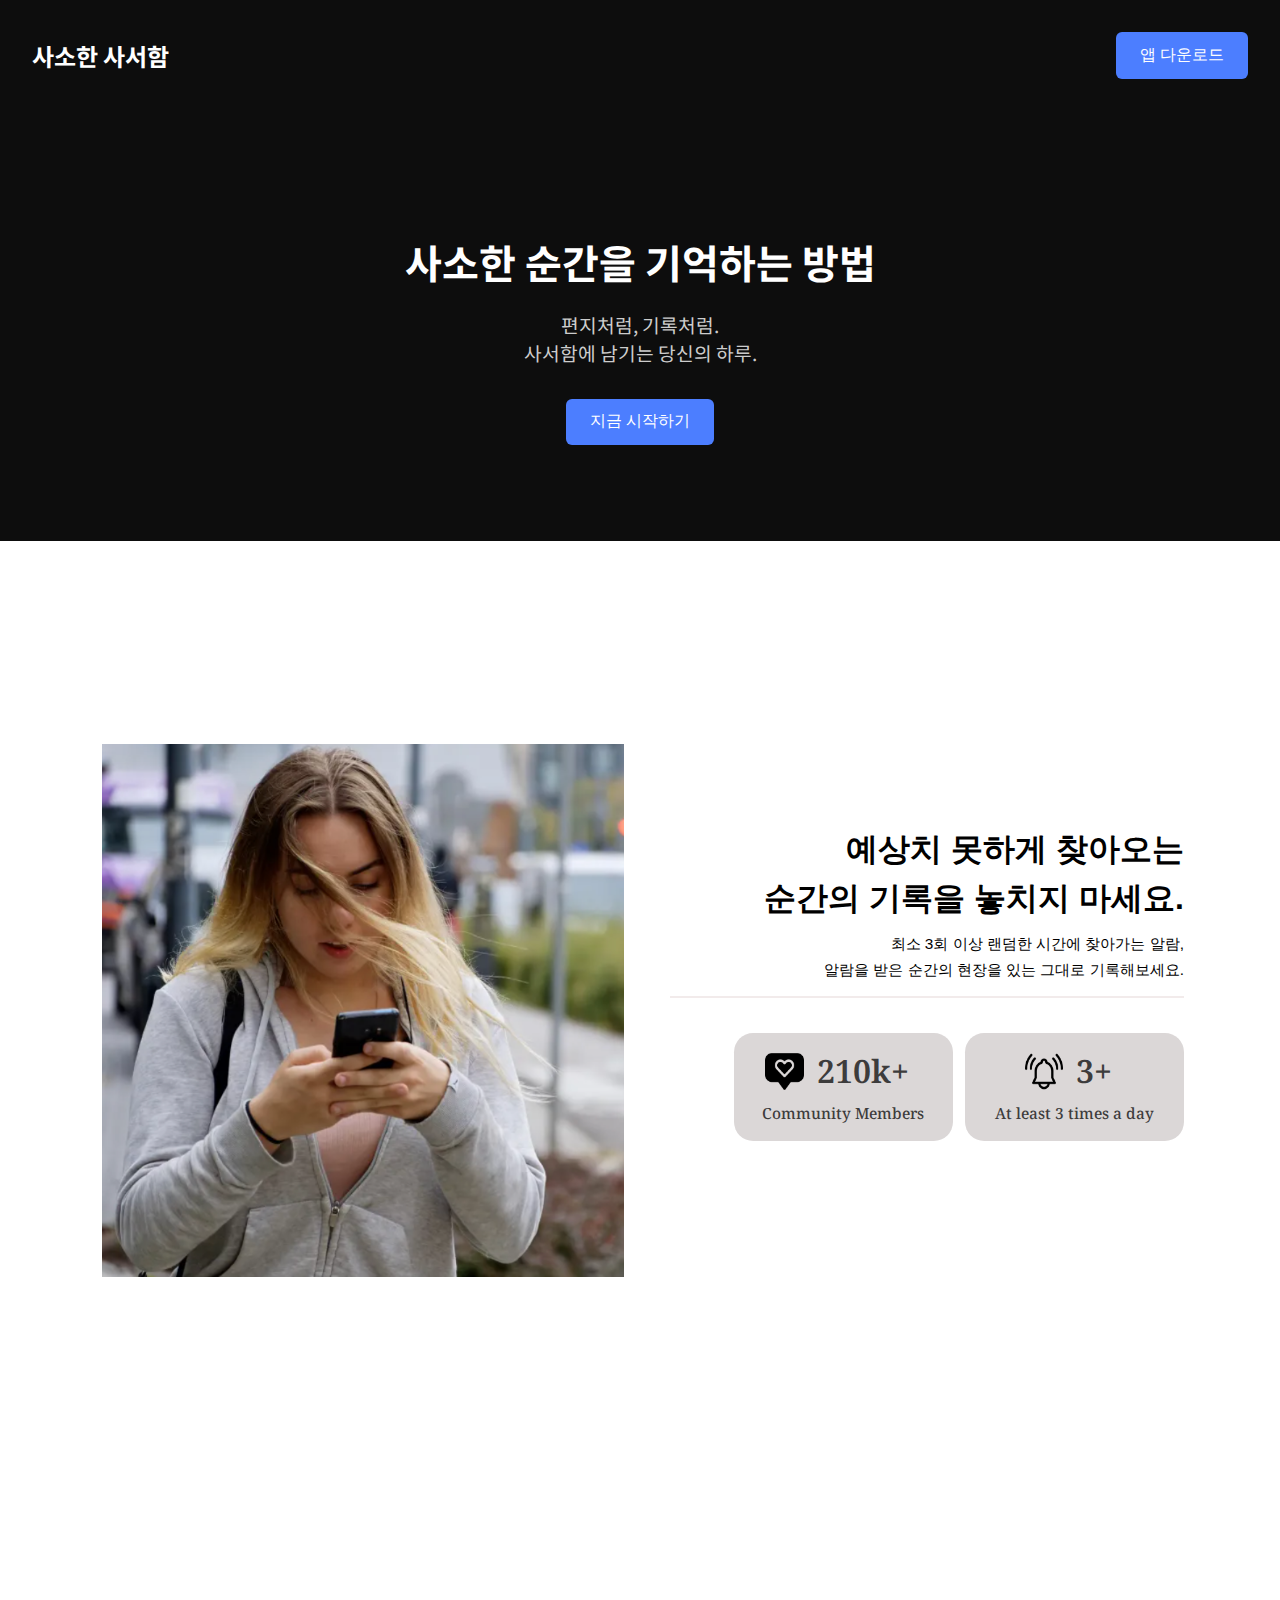
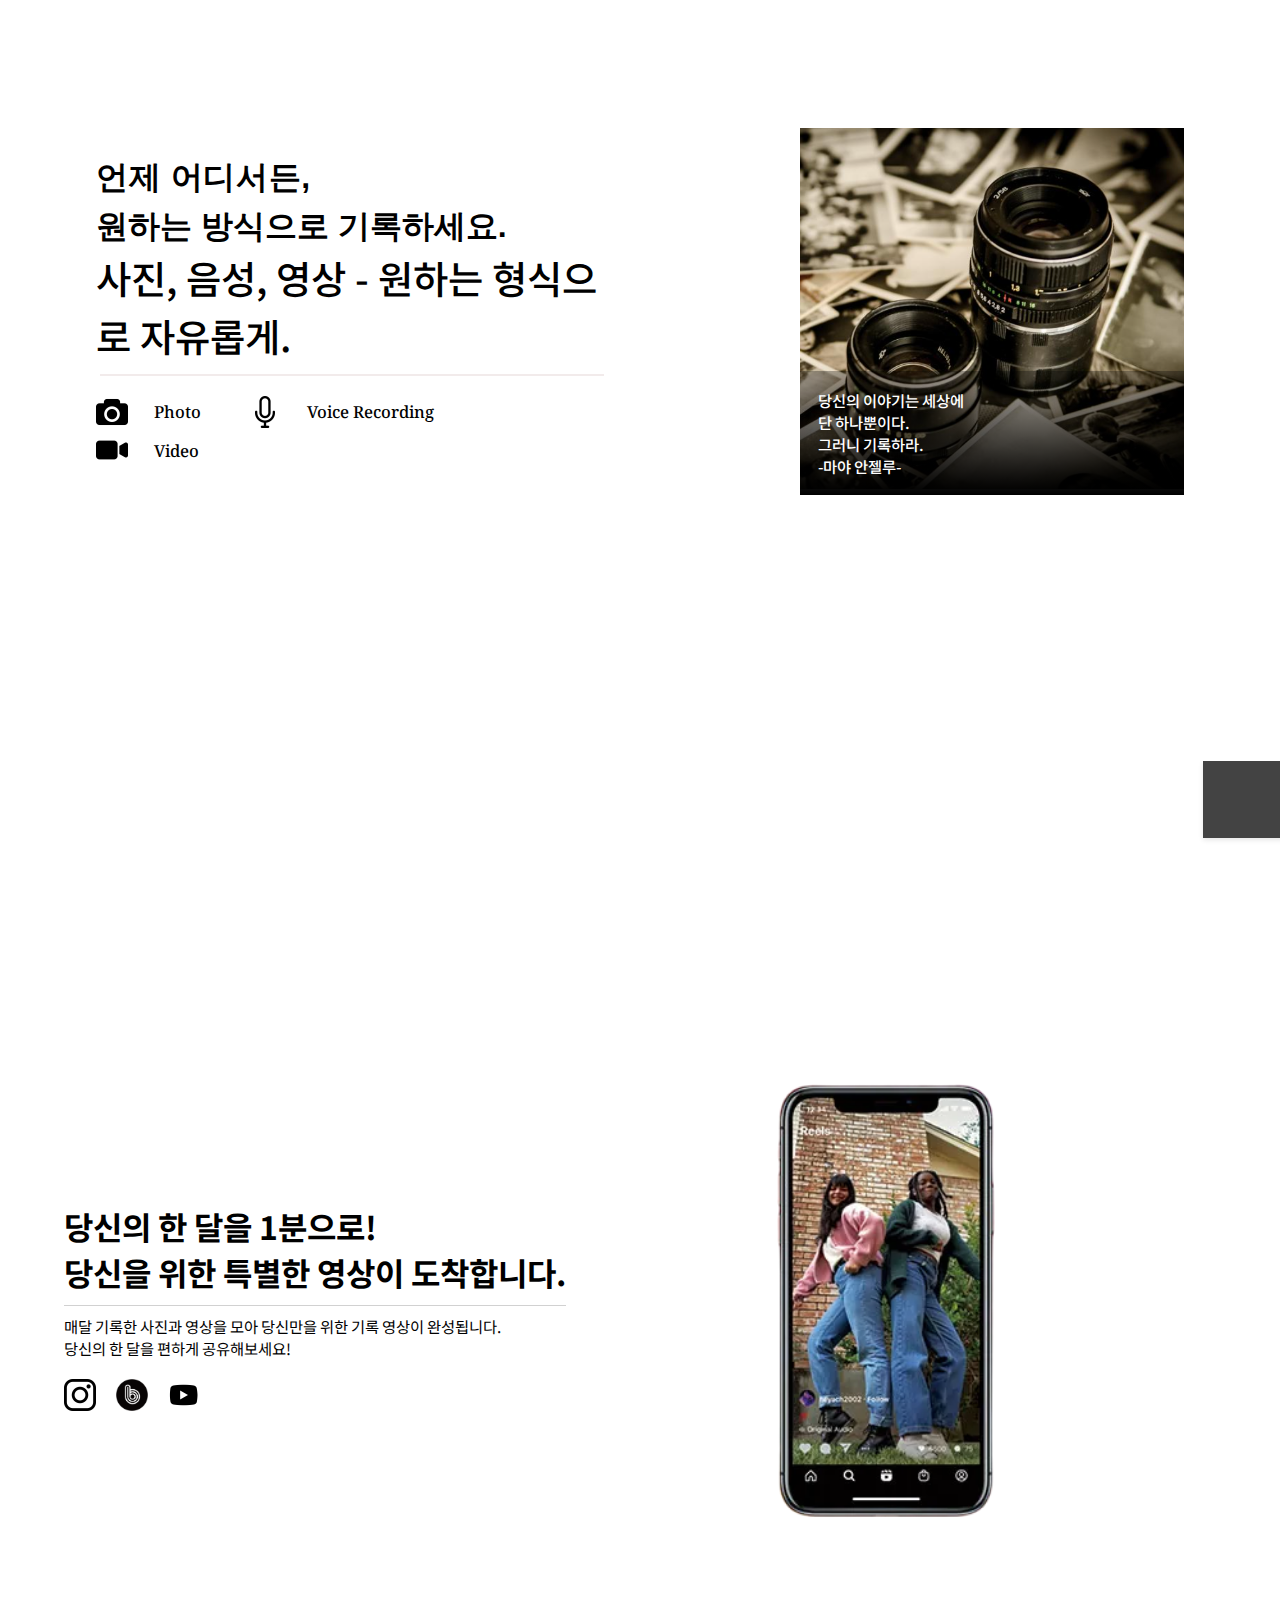
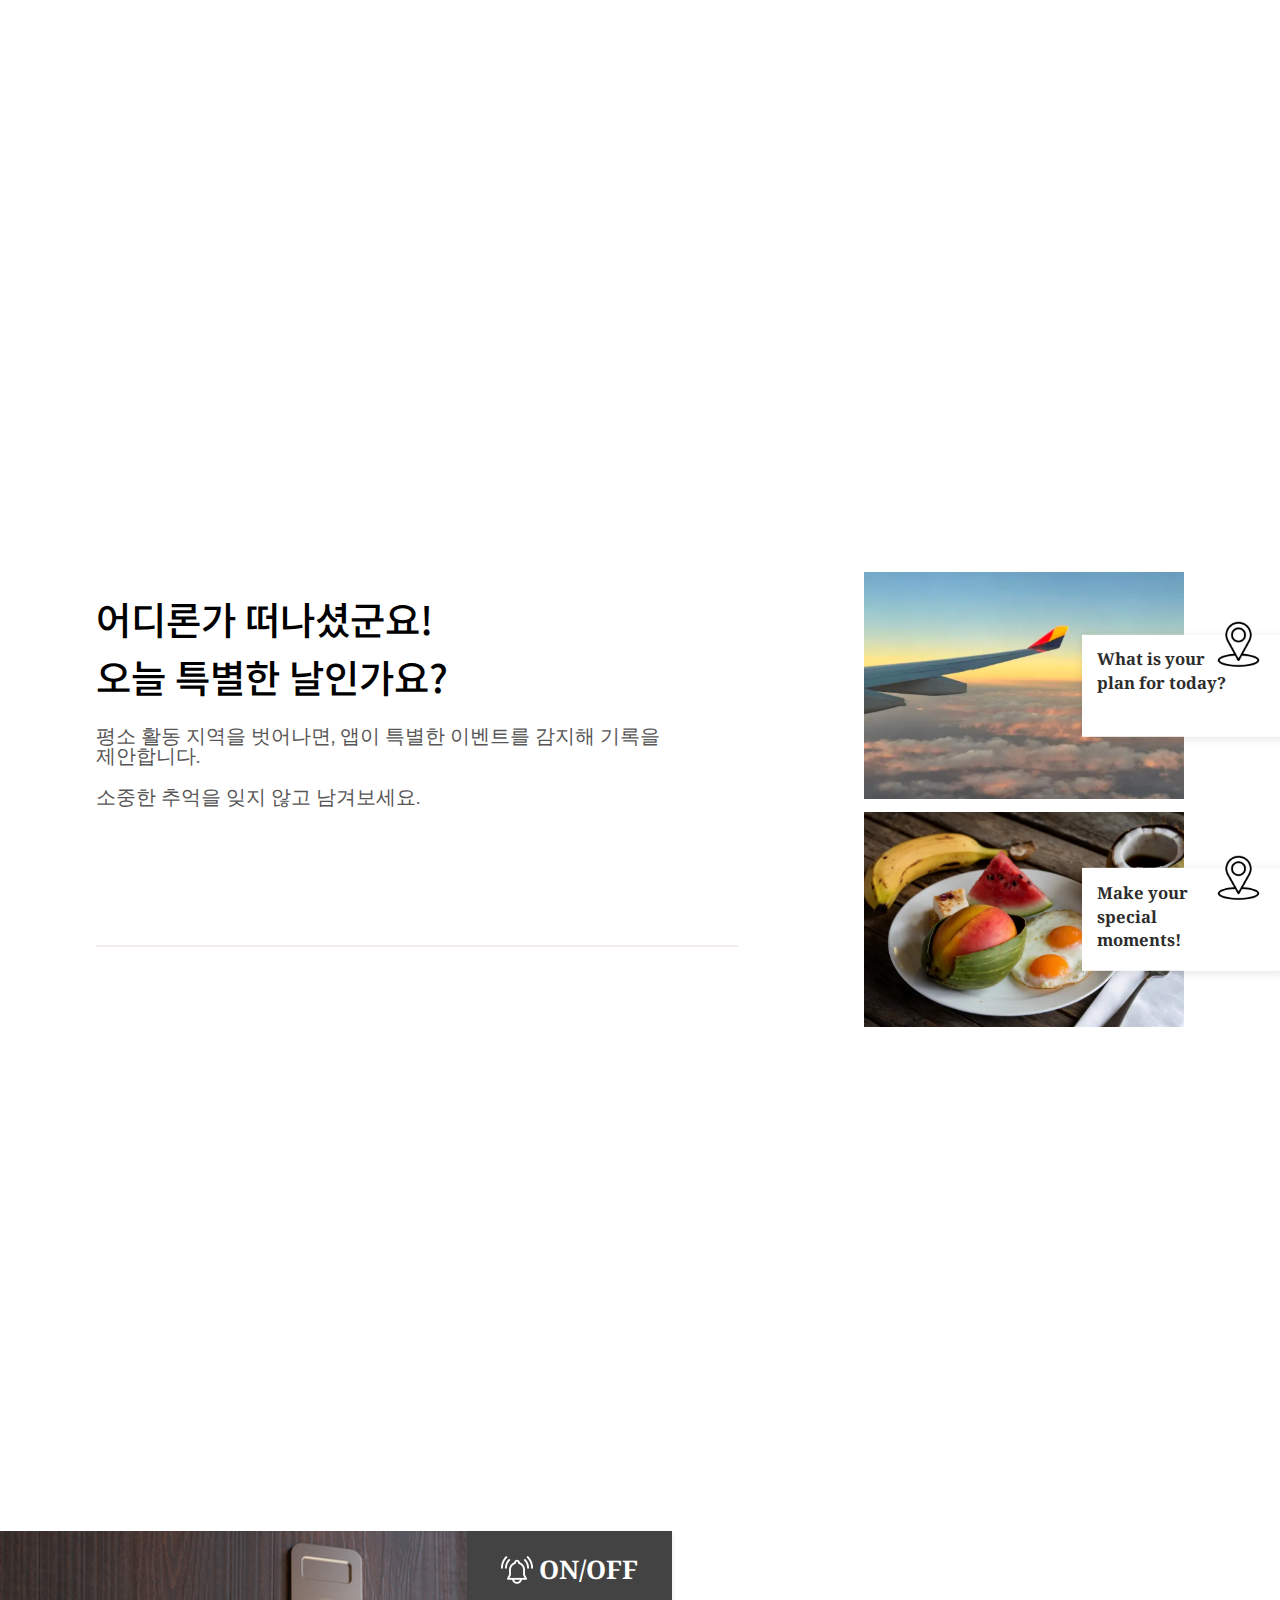
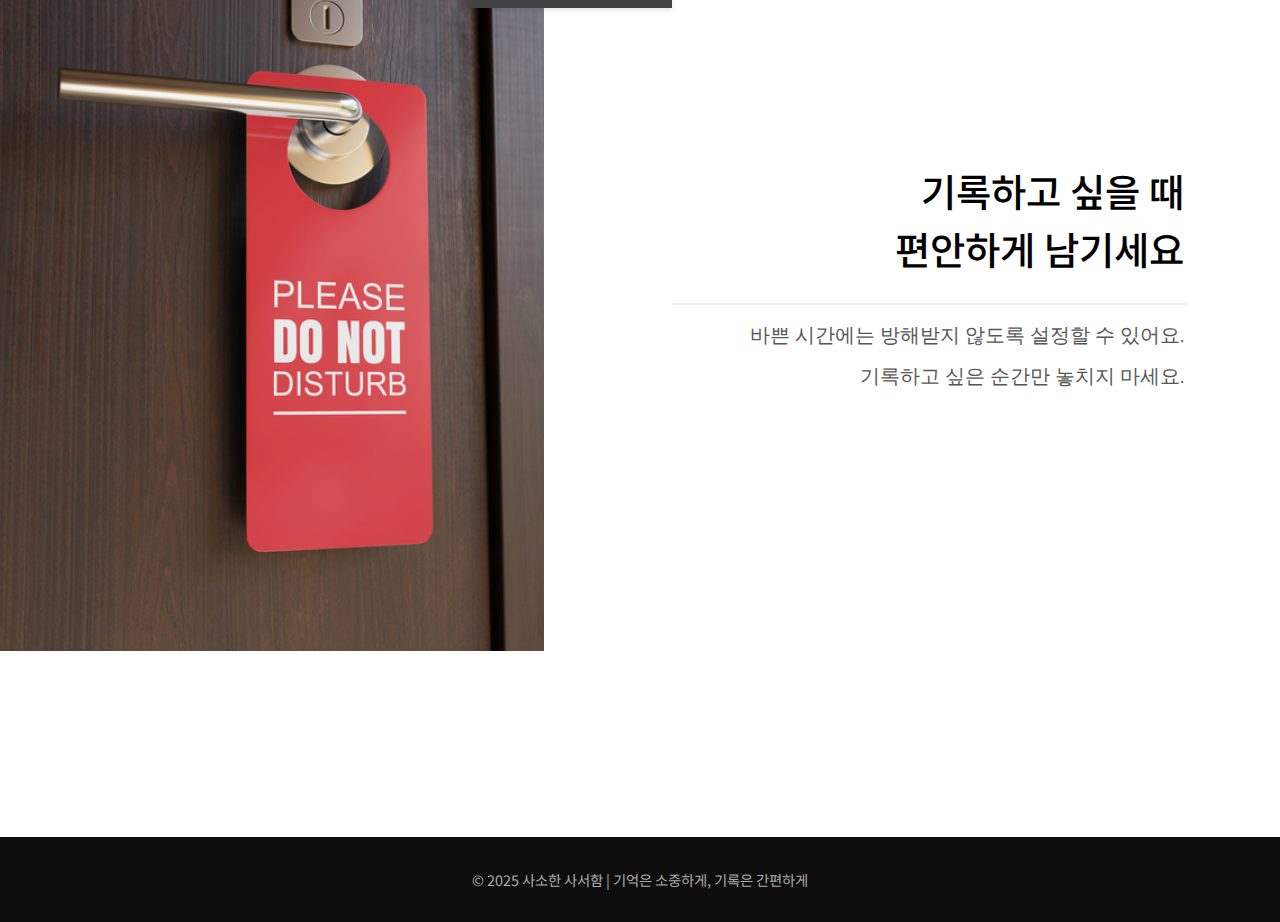
==== commit 1d5a3e6d: "Merge pull request #35 from LIKELION-HUFS-13th/main" ====
--- a/index.html
+++ b/index.html
@@ -35,10 +35,9 @@
             <div class="intro">
                 <span class="int1">예상치 못하게 찾아오는</span>
                 <span class="int2">순간의 기록을 놓치지 마세요.</span>
-                <hr style="border: 1px solid #d1d1d1; margin-right: 0vw; width: 40vw" />
                 <span class="int3">최소 3회 이상 랜덤한 시간에 찾아가는 알람,</span>
                 <span class="int4">알람을 받은 순간의 현장을 있는 그대로 기록해보세요.</span>
-                
+                <hr style="border: 1px solid rgb(242, 235, 235); margin-right: 0vw; width: 40vw" />
 
                 <div class="notation">
                     <div class="box1">
@@ -73,8 +72,8 @@
             <div class="intro">
                 <span class="int5">언제 어디서든, <br /></span>
                 <span class="int6">원하는 방식으로 기록하세요. <br/></span>
-                <hr style="border: 1px solid #d1d1d1; width: 98%" />
                 <span class="int7">사진, 음성, 영상 - 원하는 형식으로 자유롭게.</span>
+                <hr style="border: 1px solid rgb(242, 235, 235); width: 98%" />
                 <div class="icons">
                     <img src="png files/photo.png" alt="사진" class="photo" />
                     <span class="photodescrip">Photo</span>
@@ -124,11 +123,11 @@
         <section>
             <div class="part3">
                 <div class="text1">
-                    <p class="int8">어디론가 떠나셨군요!</p>
-                    <p class="int9">오늘 특별한 날인가요?</p>
-                    <p class="int10">평소 활동 지역을 벗어나면, <br> 
-                    <p class="int11">앱이 특별한 이벤트를 감지해 기록을 제안합니다.<br></p> 
-                    <p class="int12">소중한 추억을 잊지 않고 남겨보세요.</p>
+                    <p class="int7">어디론가 떠나셨군요!</p>
+                    <p class="int8">오늘 특별한 날인가요?</p>
+
+                    <p class="int9">평소 활동 지역을 벗어나면, 앱이 특별한 이벤트를 감지해 기록을 제안합니다.</p>
+                    <p class="int10">소중한 추억을 잊지 않고 남겨보세요.</p>
 
                     <hr class="line1" />
                 </div>
@@ -157,47 +156,25 @@
         <section>
             <div class="part4">
                 <div class="image2">
-                    <img src="png files/dontdistrub.jpg" alt="dontdistrub-sign" class="leftimage" />
+                    <div class="gray-box">
+                        <img src="png files/bell.png" alt="bell-icon" class="bell2" />
+                        ON/OFF
+                    </div>
+                    <img src="/png files/dontdistrub.jpg" alt="dontdistrub-sign" class="leftimage" />
                 </div>
                 <div class="text2">
                     <div>
-                        <p class="int13">기록하고 싶을 때<br />편안하게 남기세요</p>
+                        <p class="int11">기록하고 싶을 때<br />편안하게 남기세요</p>
                     </div>
                     <hr class="line2" />
 
-                    <p class="int14">바쁜 시간에는 방해받지 않도록 설정할 수 있어요.</p>
-                    <p class="int15">기록하고 싶은 순간만 놓치지 마세요.</p>
+                    <p class="int12">바쁜 시간에는 방해받지 않도록 설정할 수 있어요.</p>
+                    <p class="int13">기록하고 싶은 순간만 놓치지 마세요.</p>
                 </div>
             </div>
         </section>
 
         <!-- 영서 -->
-
-        <section>
-            <div class="container">
-                <div class="image-section">
-                    <img src="png files/pad.png" alt="캘린더가 있는 태블릿 이미지" class="calendar-image" />
-                </div>
-                <div class="text-section">
-                    <h1 class="c1">“나의 하루하루가 한눈에 보이는 캘린더”</h1>
-                    <p class="c2">
-                        한 달 동안 기록한 사진과 영상이 달력에 정리되어,<br />
-                        언제든 다시 꺼내볼 수 있어요.<br />
-                        뿌듯함은 덤!
-                    </p>
-                </div>
-            </div>
-        </section>
-
-        <section>
-            <div class="final">
-                <p class="f1">지금 다운로드 해보세요.</p>
-                <div class="DLbutton">
-                    <button class="Appl">App Store</button>
-                    <button class="Android">Google play</button>
-                </div>
-            </div>
-        </section>
 
         <!-- 재성 -->
         <footer>© 2025 사소한 사서함 | 기억은 소중하게, 기록은 간편하게</footer>
@@ -208,4 +185,4 @@
         </script>
         <!-- 재성 -->
     </body>
-</html>+</html>
--- a/styles.css
+++ b/styles.css
@@ -130,7 +130,11 @@
     font-family: 'Noto Sans Korean', sans-serif;
     font-size: 2.5vw;
     font-weight: 600;
-    margin-bottom: 0.2vw;
+    margin-bottom: 0.4vw;
+}
+
+.int2 {
+    margin-bottom: 1vw;;
 }
 
 .int3,
@@ -161,7 +165,7 @@
     font-family: 'Montserrat', sans-serif;
     font-size: 1.2vw;
     font-weight: 400;
-    margin-bottom: 1.2vw;;
+    margin-bottom: 10px;
 }
 
 .notation {
@@ -398,24 +402,35 @@
     top: -10vh;
 }
 
-.int8,
-.int9 {
+.int7,
+.int8 {
     font-family: 'Noto Sans KR', sans-serif;
     font-size: 3vw;
     font-weight: 500;
     line-height: 1.5;
-    margin-bottom: 0.1vw;
+    margin-bottom: 1vw;
     margin: 0;
 }
 
-.int10, .int11, .int12 {
-    font-family: 'Noto Sans KR', sans-serif;
+.int9 {
+    font-family: 'Montserrat', sans-serif;
     font-weight: 400;
-    font-size: 1vw;
+    font-size: 1.6vw;
+    color: rgb(87, 86, 86);
     line-height: 1;
     word-break: keep-all;
     white-space: normal;
     margin-bottom: 1.5;
+}
+
+.int10 {
+    font-family: 'Montserrat', sans-serif;
+    font-weight: 400;
+    font-size: 1.6vw;
+    color: rgb(87, 86, 86);
+    line-height: 1;
+    word-break: keep-all;
+    white-space: normal;
 }
 
 .line1 {
@@ -462,6 +477,7 @@
     z-index: 2;
     box-shadow: 0 2px 10px rgba(0, 0, 0, 0.1);
 
+    /*텍스트 스타일 */
     font-family: 'Noto Serif';
     font-weight: 700;
     font-size: 1.3vw;
@@ -501,14 +517,16 @@
     width: 40vw;
 }
 
-.int13 {
+
+
+.int11 {
     font-family: 'Noto Sans KR', sans-serif;
     font-size: 3vw;
     font-weight: 500;
     line-height: 1.5;
     margin-bottom: 1vw;
     margin-top: -1vw;
-    margin-bottom: 0.5vw;
+    margin-bottom: 1vw;
 
 }
 
@@ -520,11 +538,11 @@
   }
   
 
-.int14,
-.int15 {
-    font-family: 'Noto Sans KR', sans-serif;
+.int12,
+.int13 {
+    font-family: 'Montserrat', sans-serif;
     font-weight: 400;
-    font-size: 1.2vw;
+    font-size: 1.6vw;
     color: rgb(87, 86, 86);
     line-height: 1;
     word-break: keep-all;
@@ -539,114 +557,46 @@
 }
 
 .leftimage {
-    width: 25vw;
+    width: auto;
     height: 80vh;
     object-fit: cover;
     display: block;
     margin: 0;
     padding: 0;
-}
-
-.phone-image {
+  }
+
+  .gray-box {
     position: absolute;
-    top: 40%;
-    left: 0vw;
-    transform: translateY(-30%);
-
-    width: 40vw;
-    max-width: none;
-    z-index: 1;
-
-    display: flex;
-    align-items: center;
-    justify-content: center;
+    right: -10vw;
+    bottom: 10vw;  
+    background-color: #434343;
+    width: 16vw;
+    height: 6vw;
     box-sizing: border-box;
-    min-height: 0;
-}
-
-.phone-image img {
-    display: block;
-    width: 100%;
-    height: auto;
-}
-
-.bell2 {
+    box-shadow: 0 2px 5px rgba(0,0,0,0.1);
+
+    font-family: 'Noto Serif';
+    font-weight: 700;
+    font-size: 2vw;
+    color: rgb(255, 255, 255);
+    line-height: 1.4;
+    display:flex;
+    align-items:center;
+    justify-content:center;
+
+    gap:0.5vw;
+
+  }
+
+  .bell2{
     filter: brightness(0) invert(1);
+
     width: 2.5vw;
-    height: 1vw;
+    height: auto;
     display: inline-block;
-}
+  }
 
 /* 영서 */
-
-.container {
-    display: flex;
-    flex-direction: row;
-    align-items: center;
-    justify-content: center;
-    min-height: 100vh;
-    padding: 4vw;
-    gap: 5vw;
-    background-color: white;
-    flex-wrap: nowrap;
-    overflow-x: auto;
-}
-  
-.image-section {
-    flex: 0 0 auto;
-    display: flex;
-    justify-content: center;
-    max-width: 20vw;
-}
-  
-.calendar-image {
-    width: 100%;
-    height: auto;
-    max-height: 50vh;
-}
-  
-.text-section {
-    flex: 0 0 auto;
-    max-width: 45vw;
-    color: #333;
-    margin-right: 3vw;
-    height: auto;
-}
-  
-.c1 {
-    font-family: 'Noto Sans KR', sans-serif;
-    color: black;
-    font-size: 2.7vw;
-    font-weight: bold;
-    margin-bottom: 2vw;
-}
-  
-.c2 {
-    font-family: 'Noto Sans KR', sans-serif;
-    margin-left: 1.2vw;
-    font-size: 1.5vw; 
-    line-height: 1.6;
-}
-
-.f1 {
-    font-family: 'Noto Sans KR', sans-serif;
-    font-size: 2.7vw;
-    font-weight: 600;
-}
-
-.final {
-    display: flex;
-    flex-direction: column;
-    justify-content: center;
-    align-items: center;
-}
-
-.Appl, .Android {
-    font-family: 'Noto Sans KR', serif;
-    font-size: 1vw;
-    font-weight: 400;
-    margin-right: 1vw;
-}
 
 /* 재성 */
 footer {
@@ -656,4 +606,4 @@
     font-size: 0.9rem;
     color: #aaaaaa;
 }
-/* 재성 */+/* 재성 */
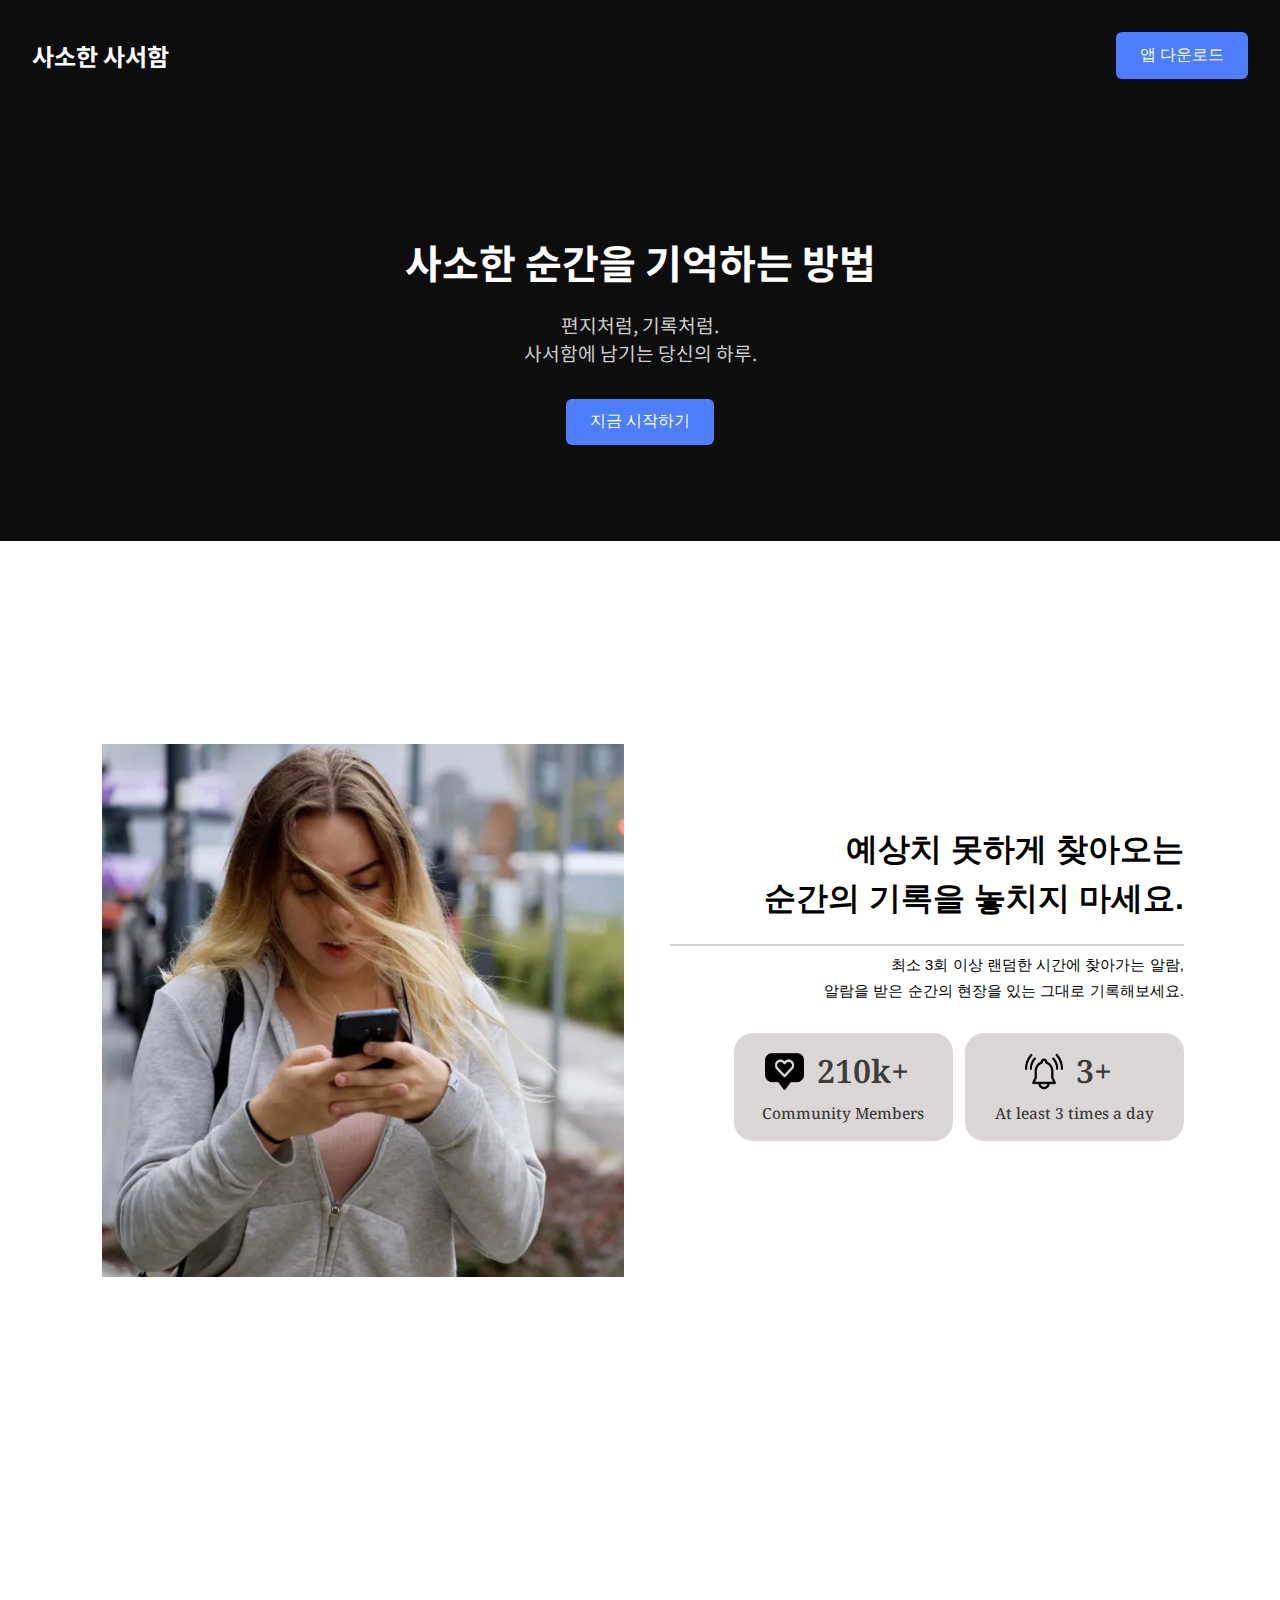
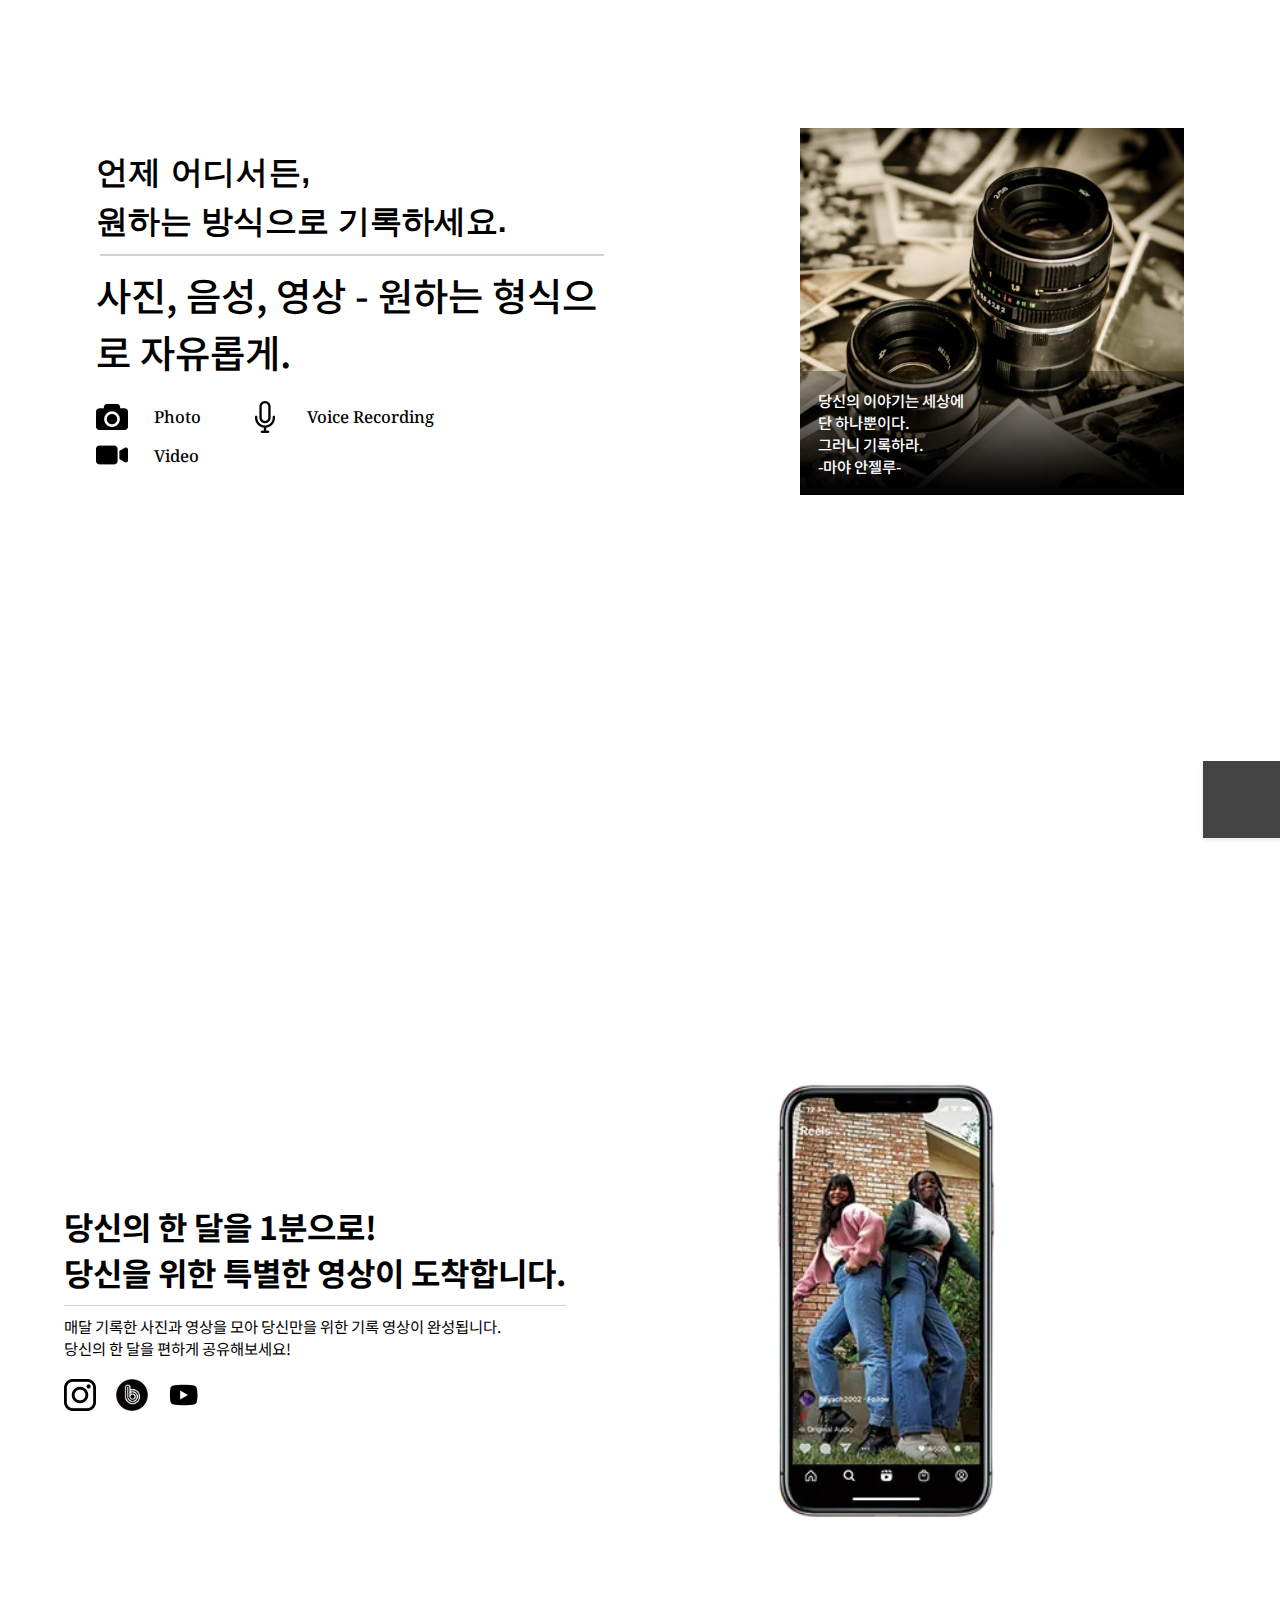
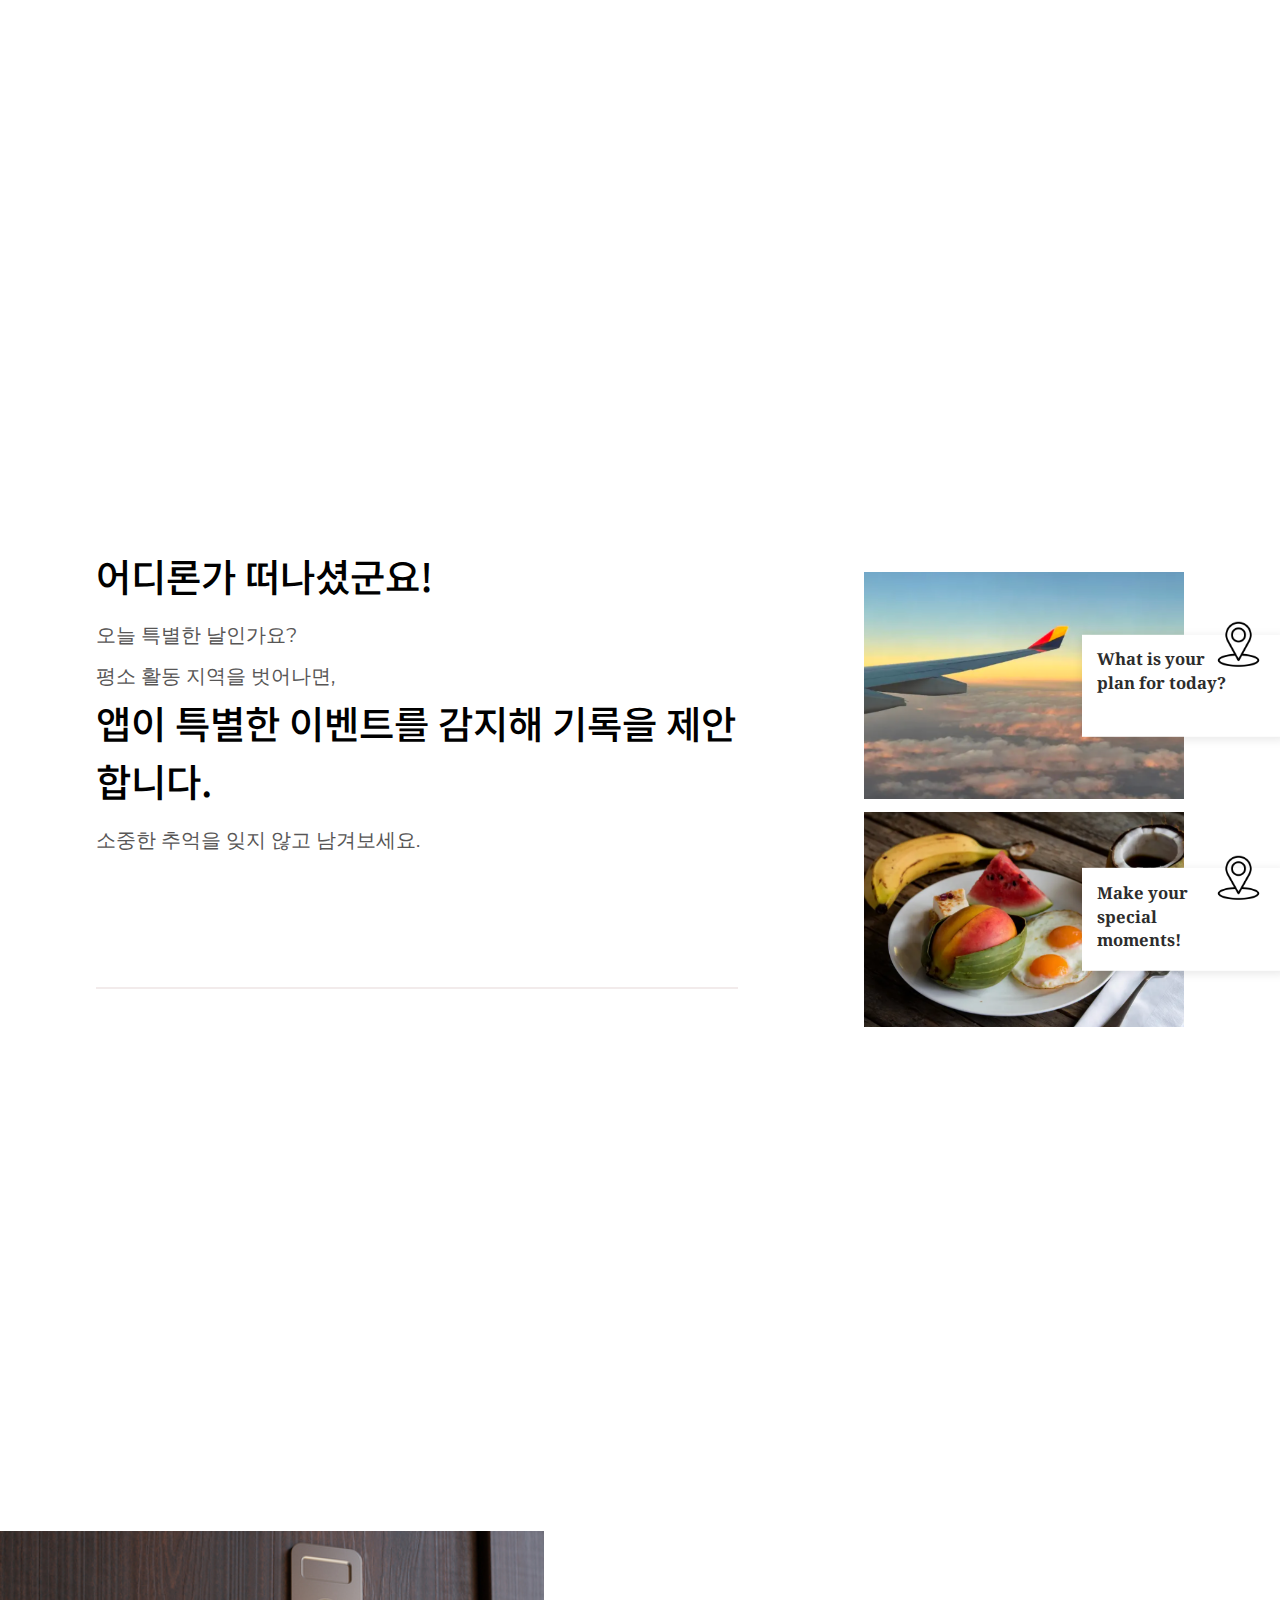
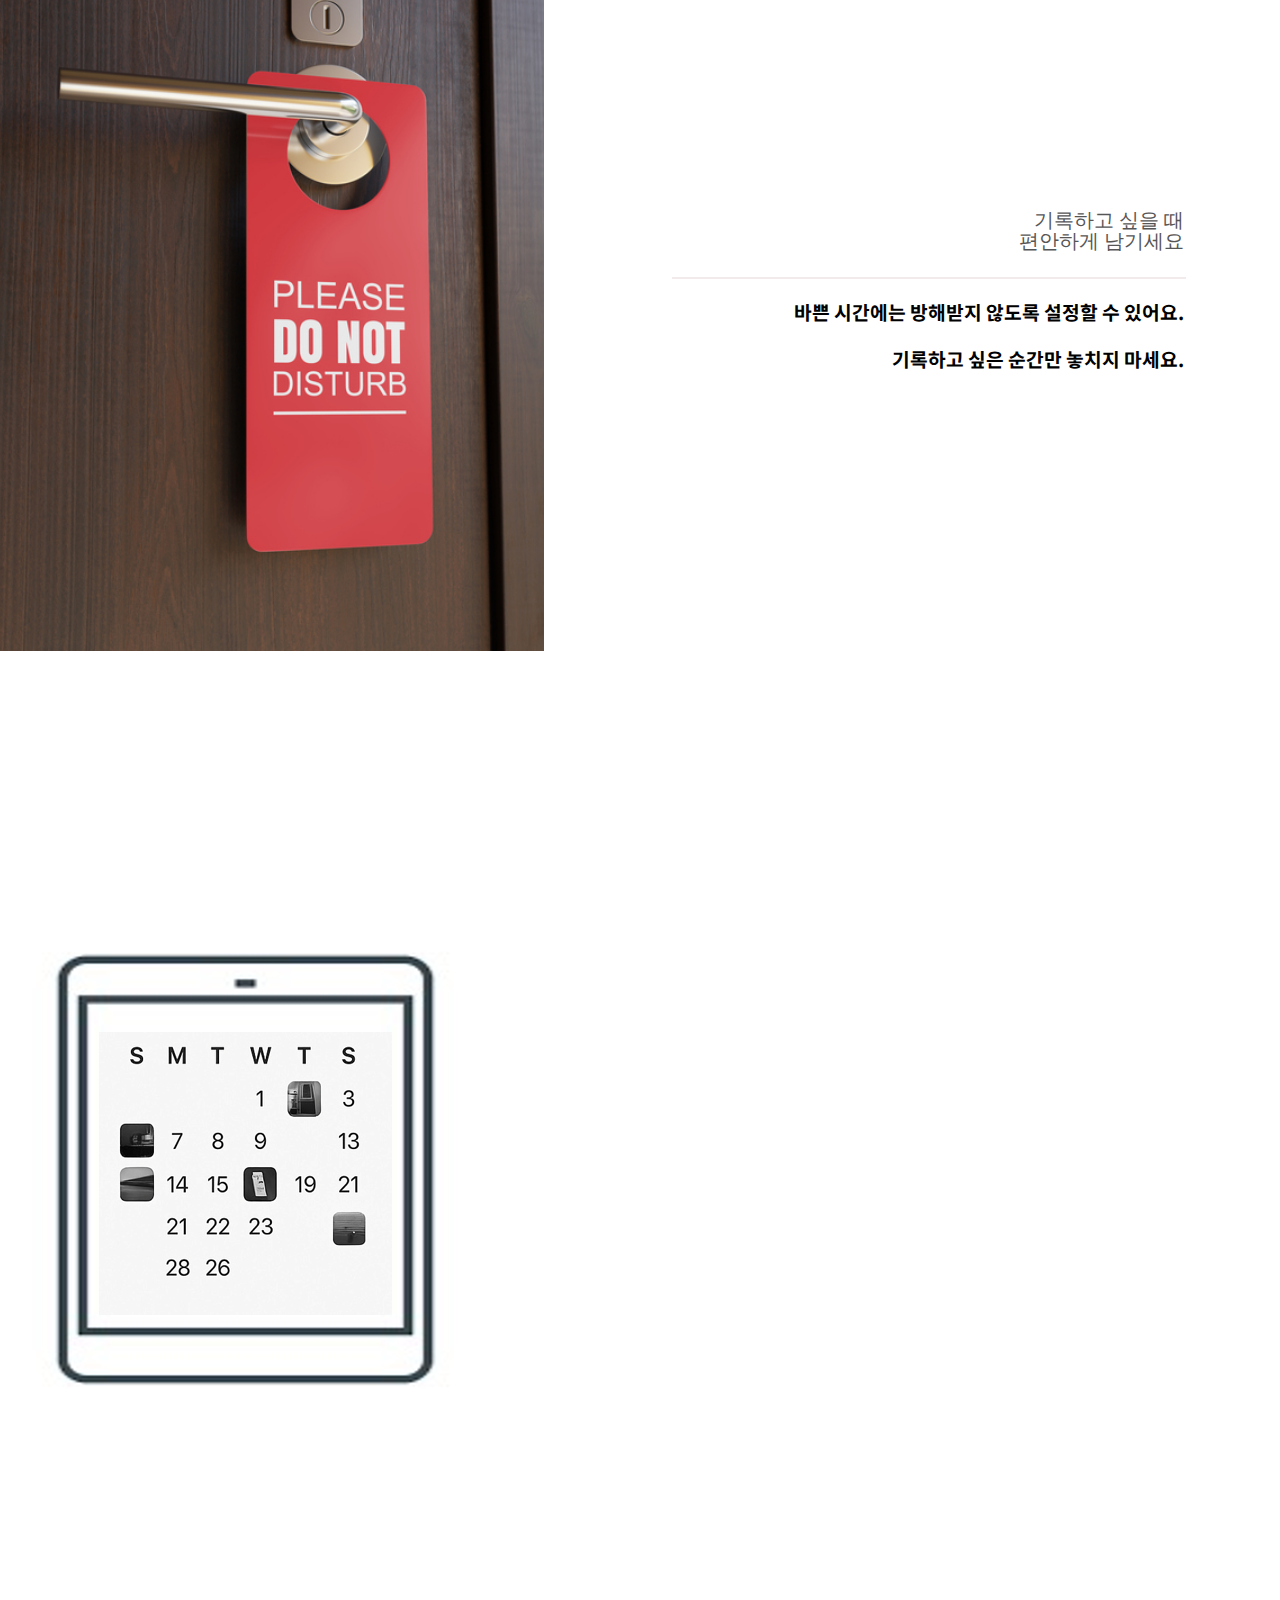
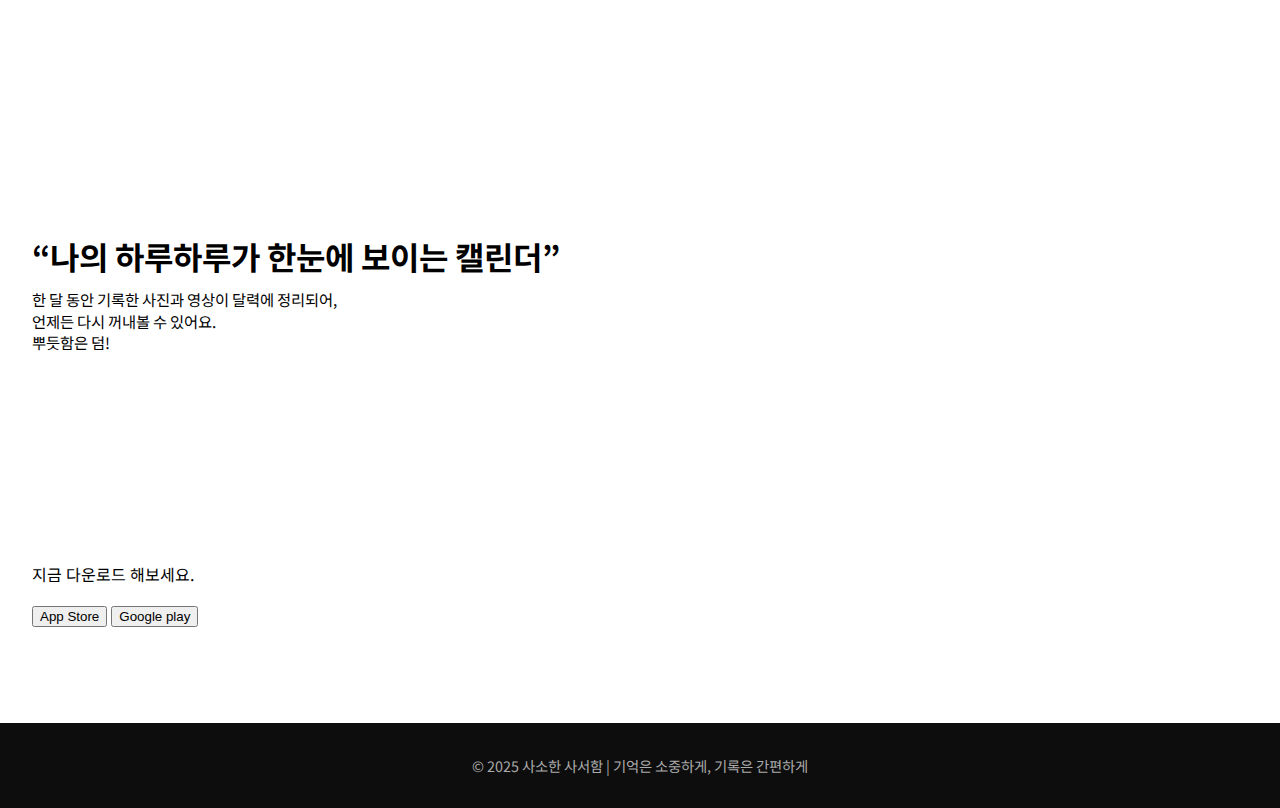
==== commit 15c148b2: "Final" ====
--- a/index.html
+++ b/index.html
@@ -35,9 +35,10 @@
             <div class="intro">
                 <span class="int1">예상치 못하게 찾아오는</span>
                 <span class="int2">순간의 기록을 놓치지 마세요.</span>
+                <hr style="border: 1px solid #d1d1d1; margin-right: 0vw; width: 40vw" />
                 <span class="int3">최소 3회 이상 랜덤한 시간에 찾아가는 알람,</span>
                 <span class="int4">알람을 받은 순간의 현장을 있는 그대로 기록해보세요.</span>
-                <hr style="border: 1px solid rgb(242, 235, 235); margin-right: 0vw; width: 40vw" />
+                
 
                 <div class="notation">
                     <div class="box1">
@@ -72,8 +73,8 @@
             <div class="intro">
                 <span class="int5">언제 어디서든, <br /></span>
                 <span class="int6">원하는 방식으로 기록하세요. <br/></span>
+                <hr style="border: 1px solid #d1d1d1; width: 98%" />
                 <span class="int7">사진, 음성, 영상 - 원하는 형식으로 자유롭게.</span>
-                <hr style="border: 1px solid rgb(242, 235, 235); width: 98%" />
                 <div class="icons">
                     <img src="png files/photo.png" alt="사진" class="photo" />
                     <span class="photodescrip">Photo</span>
@@ -123,11 +124,11 @@
         <section>
             <div class="part3">
                 <div class="text1">
-                    <p class="int7">어디론가 떠나셨군요!</p>
-                    <p class="int8">오늘 특별한 날인가요?</p>
-
-                    <p class="int9">평소 활동 지역을 벗어나면, 앱이 특별한 이벤트를 감지해 기록을 제안합니다.</p>
-                    <p class="int10">소중한 추억을 잊지 않고 남겨보세요.</p>
+                    <p class="int8">어디론가 떠나셨군요!</p>
+                    <p class="int9">오늘 특별한 날인가요?</p>
+                    <p class="int10">평소 활동 지역을 벗어나면, <br> 
+                    <p class="int11">앱이 특별한 이벤트를 감지해 기록을 제안합니다.<br></p> 
+                    <p class="int12">소중한 추억을 잊지 않고 남겨보세요.</p>
 
                     <hr class="line1" />
                 </div>
@@ -156,25 +157,51 @@
         <section>
             <div class="part4">
                 <div class="image2">
-                    <div class="gray-box">
-                        <img src="png files/bell.png" alt="bell-icon" class="bell2" />
-                        ON/OFF
-                    </div>
-                    <img src="/png files/dontdistrub.jpg" alt="dontdistrub-sign" class="leftimage" />
+                    <img src="png files/dontdistrub.jpg" alt="dontdistrub-sign" class="leftimage" />
                 </div>
                 <div class="text2">
                     <div>
-                        <p class="int11">기록하고 싶을 때<br />편안하게 남기세요</p>
+                        <p class="int13">기록하고 싶을 때<br />편안하게 남기세요</p>
                     </div>
                     <hr class="line2" />
 
-                    <p class="int12">바쁜 시간에는 방해받지 않도록 설정할 수 있어요.</p>
-                    <p class="int13">기록하고 싶은 순간만 놓치지 마세요.</p>
+                    <p class="int14">바쁜 시간에는 방해받지 않도록 설정할 수 있어요.</p>
+                    <p class="int15">기록하고 싶은 순간만 놓치지 마세요.</p>
                 </div>
             </div>
         </section>
 
         <!-- 영서 -->
+
+        <!-- 황준호 -->
+
+        <section>
+            <div class="container">
+                <div class="image-section">
+                    <img src="png files/pad.png" alt="캘린더가 있는 태블릿 이미지" class="calendar-image" />
+                </div>
+                <div class="text-section">
+                    <h1 class="c1">“나의 하루하루가 한눈에 보이는 캘린더”</h1>
+                    <p class="c2">
+                        한 달 동안 기록한 사진과 영상이 달력에 정리되어,<br />
+                        언제든 다시 꺼내볼 수 있어요.<br />
+                        뿌듯함은 덤!
+                    </p>
+                </div>
+            </div>
+        </section>
+
+        <section>
+            <div class="final">
+                <p class="f1">지금 다운로드 해보세요.</p>
+                <div class="DLbutton">
+                    <button class="Appl">App Store</button>
+                    <button class="Android">Google play</button>
+                </div>
+            </div>
+        </section>
+        
+        <!--황준호-->
 
         <!-- 재성 -->
         <footer>© 2025 사소한 사서함 | 기억은 소중하게, 기록은 간편하게</footer>
@@ -185,4 +212,4 @@
         </script>
         <!-- 재성 -->
     </body>
-</html>
+</html>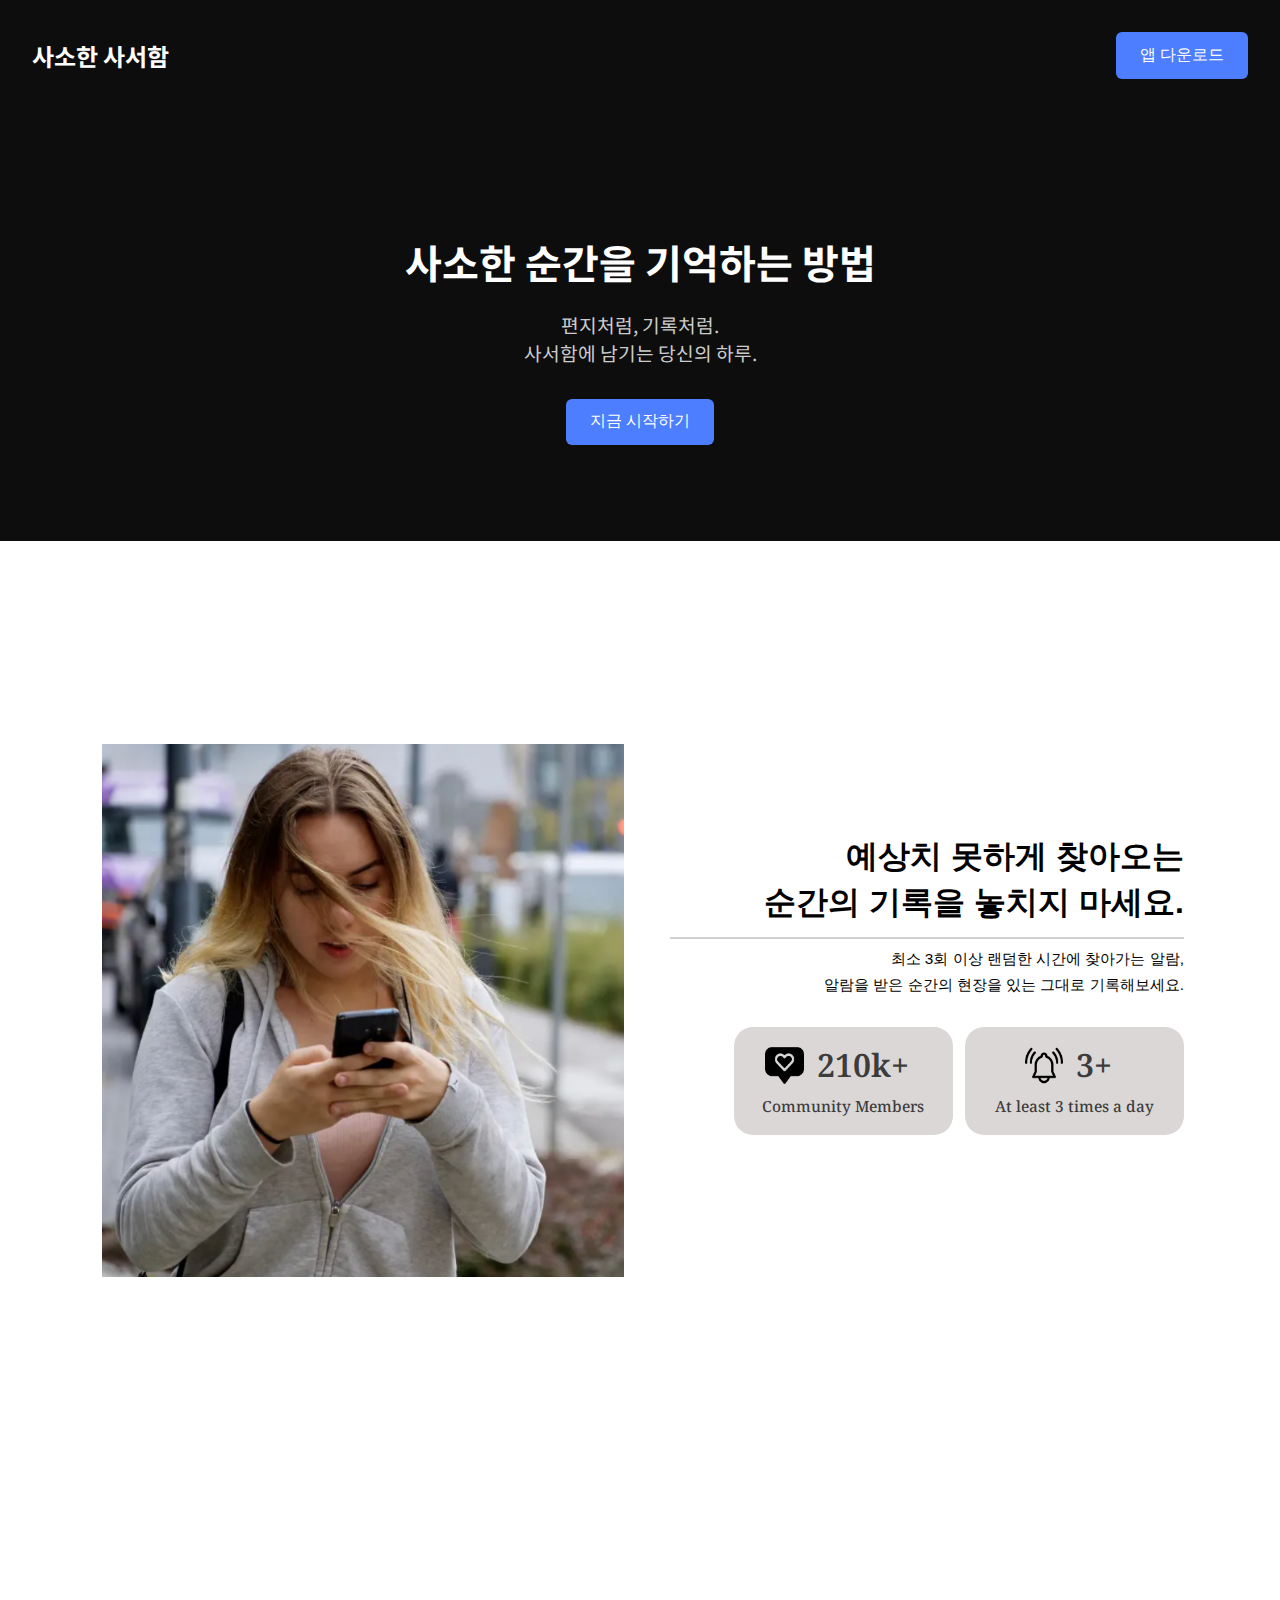
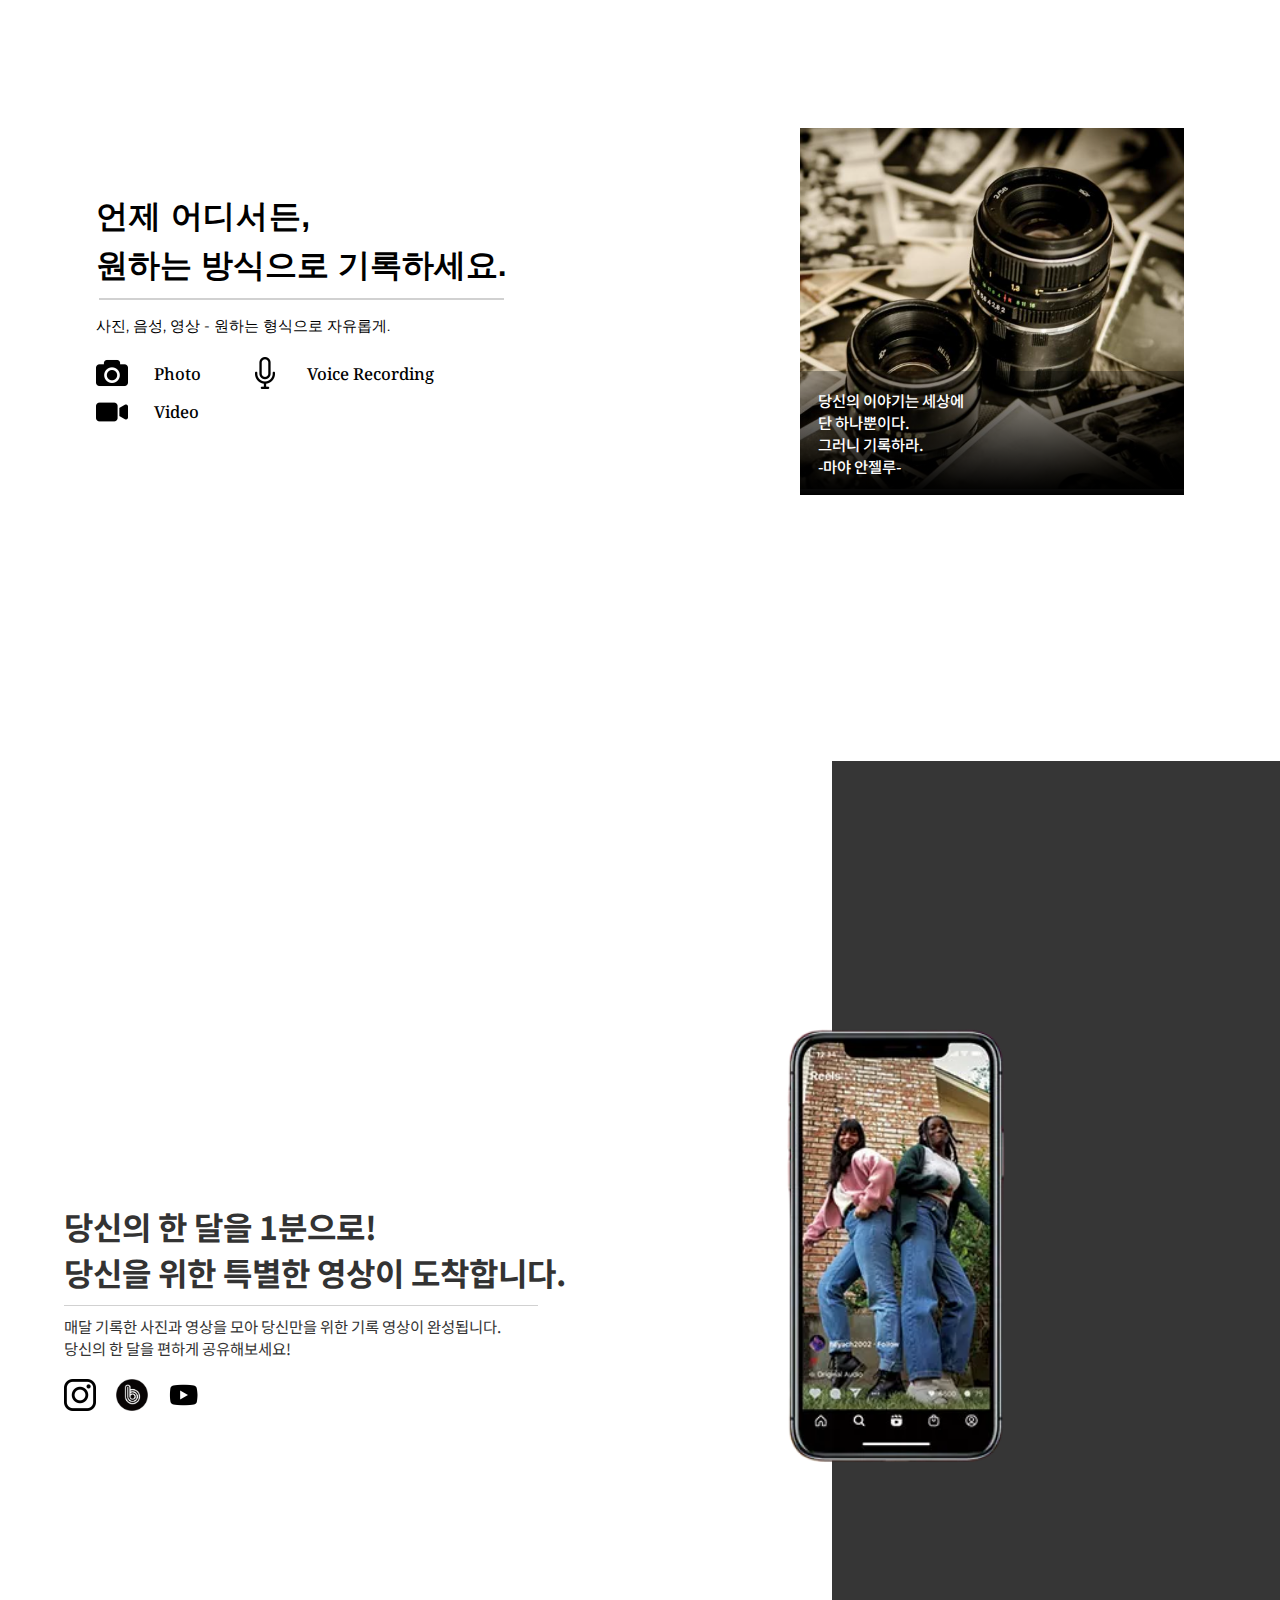
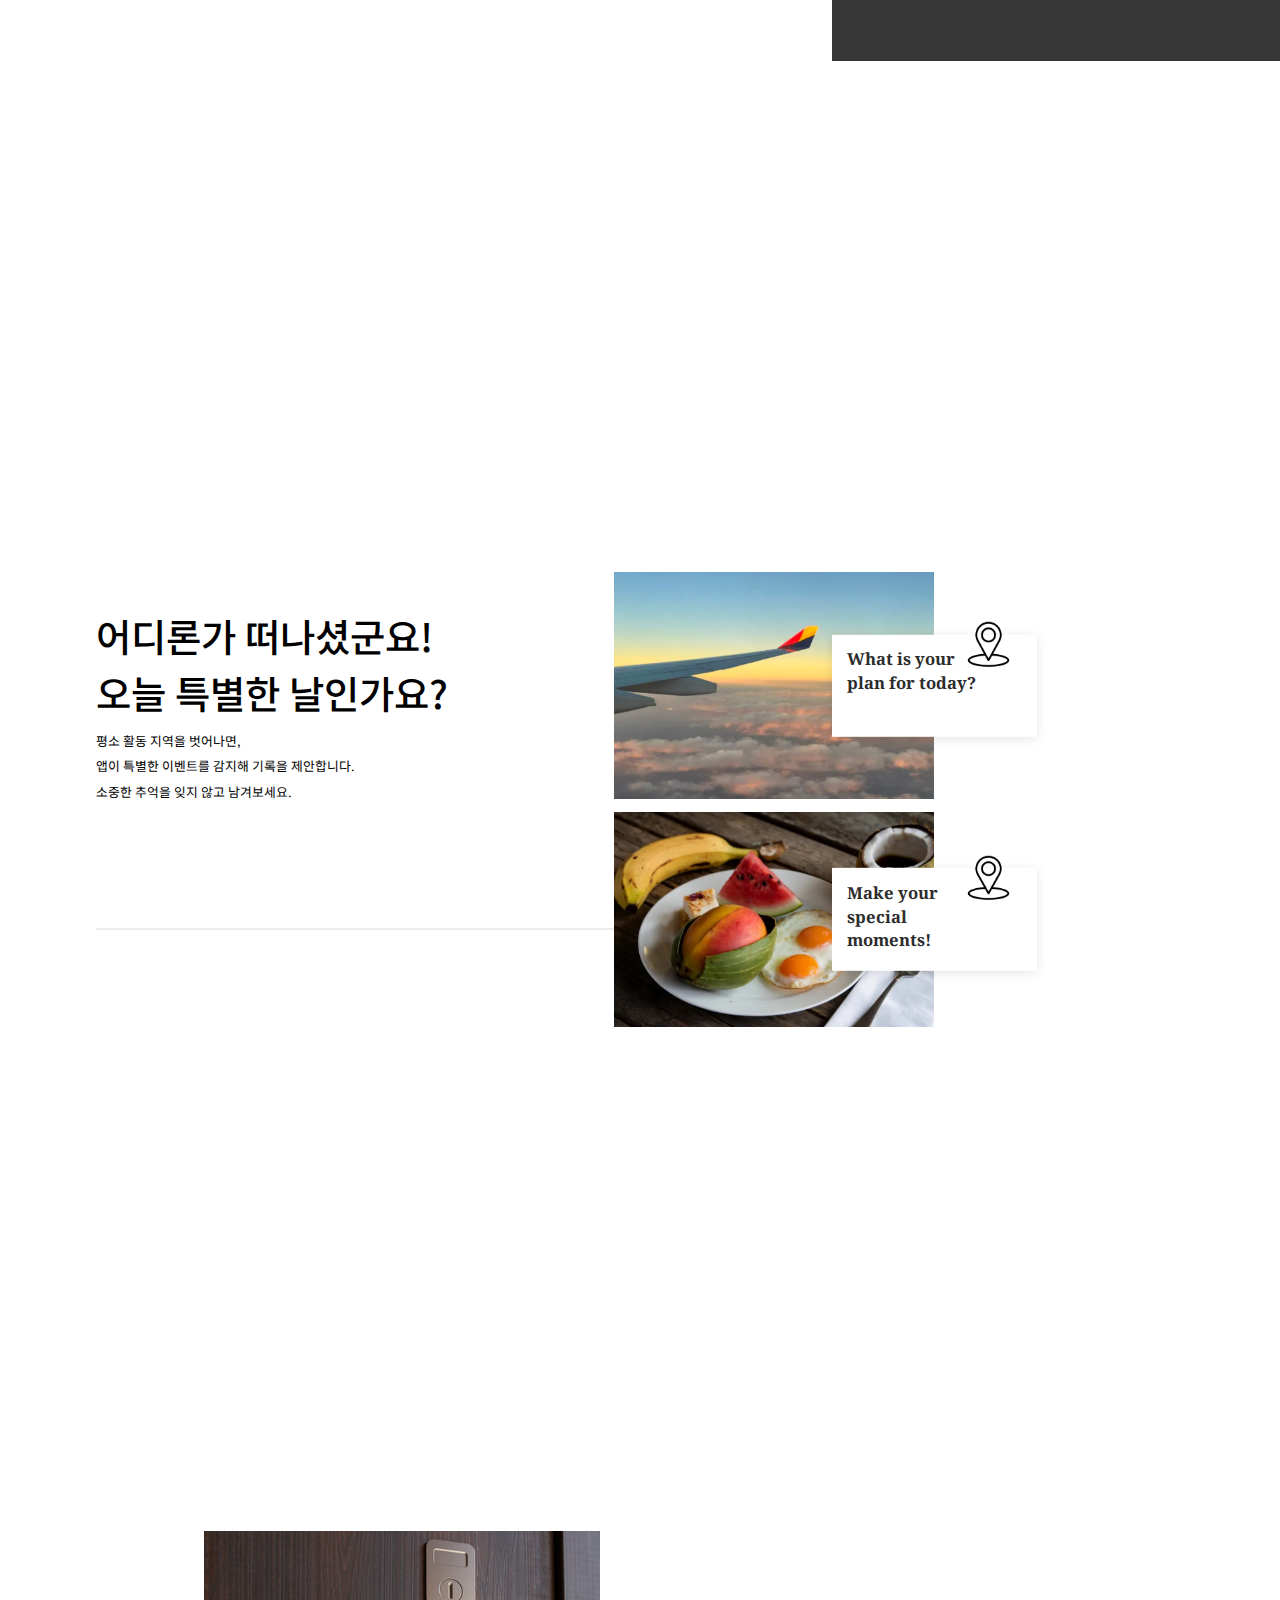
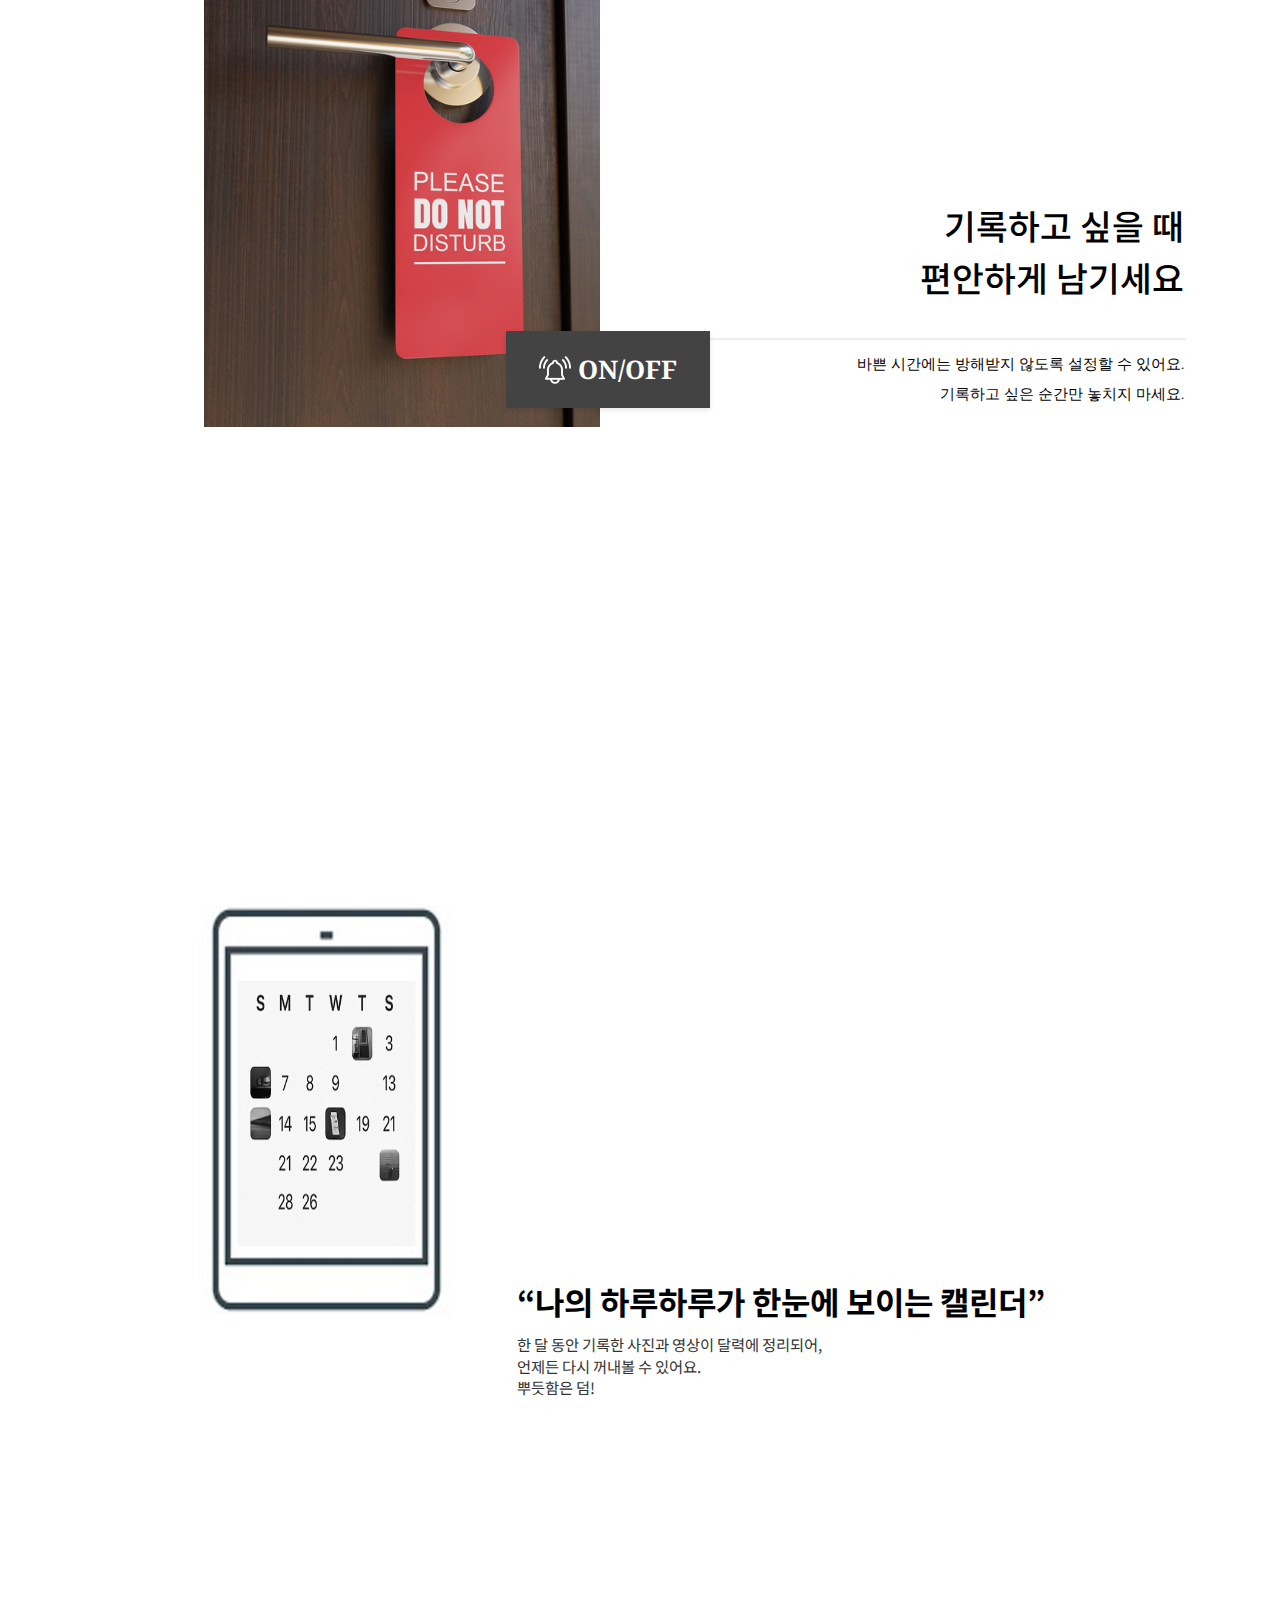
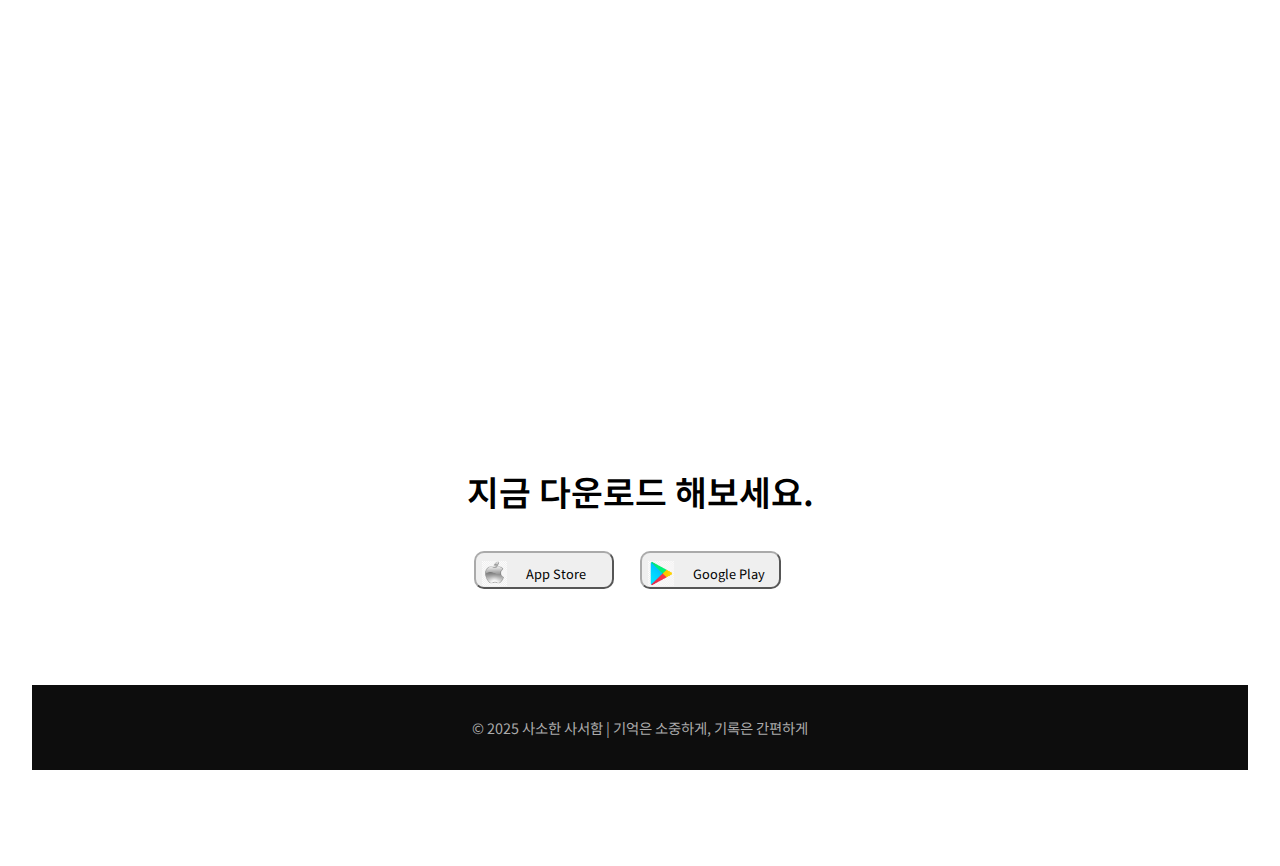
==== commit d4b7828c: "최종본 파일" ====
--- a/index.html
+++ b/index.html
@@ -114,7 +114,7 @@
             <section class="image-section">
                 <div class="gray-box"></div>
                 <div class="phone-image">
-                    <img src="png files/reel.png" />
+                    <img class="phone-image" src="png files/reel.png" />
                 </div>
             </section>
         </div>
@@ -157,7 +157,11 @@
         <section>
             <div class="part4">
                 <div class="image2">
-                    <img src="png files/dontdistrub.jpg" alt="dontdistrub-sign" class="leftimage" />
+                    <div class="gray-box2">
+                        <img src="png files/bell.png" alt="bell-icon" class="bell2" />
+                        ON/OFF
+                    </div>
+                    <img src="png files/dontdisturb.jpg" alt="dontdistrub-sign" class="leftimage" />
                 </div>
                 <div class="text2">
                     <div>
@@ -169,7 +173,8 @@
                     <p class="int15">기록하고 싶은 순간만 놓치지 마세요.</p>
                 </div>
             </div>
-        </section>
+
+
 
         <!-- 영서 -->
 
@@ -195,8 +200,15 @@
             <div class="final">
                 <p class="f1">지금 다운로드 해보세요.</p>
                 <div class="DLbutton">
-                    <button class="Appl">App Store</button>
-                    <button class="Android">Google play</button>
+                    <button class="Appl">
+                        <img src="png files/applelogo.png" alt="애플" class="AAPL" />
+                        <span class="AS">App Store</span>
+                    </button>
+
+                    <button class="Android">
+                        <img src="png files/googleplay.png" alt="구글" class="Google" />
+                        <span class="GP">Google Play</span>
+                    </button>
                 </div>
             </div>
         </section>
--- a/styles.css
+++ b/styles.css
@@ -130,11 +130,7 @@
     font-family: 'Noto Sans Korean', sans-serif;
     font-size: 2.5vw;
     font-weight: 600;
-    margin-bottom: 0.4vw;
-}
-
-.int2 {
-    margin-bottom: 1vw;;
+    margin-bottom: 0.2vw;
 }
 
 .int3,
@@ -165,7 +161,7 @@
     font-family: 'Montserrat', sans-serif;
     font-size: 1.2vw;
     font-weight: 400;
-    margin-bottom: 10px;
+    margin-bottom: 1.2vw;;
 }
 
 .notation {
@@ -292,6 +288,28 @@
 /* 황준호 */
 
 /* 홍시은 */
+.phone-image {
+    position: absolute;
+    top: 40%;
+    left: 0vw;
+    transform: translateY(-30%);
+    width: 40vw;
+    max-width: none;
+    z-index: 1;
+
+    display: flex;
+    align-items: center;
+    justify-content: center;
+    box-sizing: border-box;
+    min-height: 0;
+}
+
+.phone-image img {
+    display: block;
+    width: 100%;
+    height: auto;
+}
+
 .reel-page {
     position: relative;
     display: flex;
@@ -341,9 +359,7 @@
 
 .image-section {
     width: 60vw;
-    position: relative;
     height: 100vh;
-    overflow: hidden;
 }
 
 .gray-box {
@@ -360,8 +376,8 @@
 
 .phone-image {
     position: absolute;
-    top: 40%;
-    left: 0vw;
+    top: 35%;
+    left: 25vw;
     transform: translateY(-30%);
 
     width: 40vw;
@@ -402,37 +418,26 @@
     top: -10vh;
 }
 
-.int7,
-.int8 {
+.int8,
+.int9 {
     font-family: 'Noto Sans KR', sans-serif;
     font-size: 3vw;
     font-weight: 500;
     line-height: 1.5;
-    margin-bottom: 1vw;
+    margin-bottom: 0.1vw;
     margin: 0;
 }
 
-.int9 {
-    font-family: 'Montserrat', sans-serif;
+.int10, .int11, .int12 {
+    font-family: 'Noto Sans KR', sans-serif;
     font-weight: 400;
-    font-size: 1.6vw;
-    color: rgb(87, 86, 86);
+    font-size: 1vw;
     line-height: 1;
     word-break: keep-all;
     white-space: normal;
     margin-bottom: 1.5;
 }
 
-.int10 {
-    font-family: 'Montserrat', sans-serif;
-    font-weight: 400;
-    font-size: 1.6vw;
-    color: rgb(87, 86, 86);
-    line-height: 1;
-    word-break: keep-all;
-    white-space: normal;
-}
-
 .line1 {
     position: absolute;
     bottom: -10vw;
@@ -452,7 +457,7 @@
     flex-direction: column;
     align-items: center;
     gap: 1vw;
-    margin-left: 1vw;
+    margin-left: 6vw;
 }
 
 .image {
@@ -477,7 +482,6 @@
     z-index: 2;
     box-shadow: 0 2px 10px rgba(0, 0, 0, 0.1);
 
-    /*텍스트 스타일 */
     font-family: 'Noto Serif';
     font-weight: 700;
     font-size: 1.3vw;
@@ -498,8 +502,10 @@
     z-index: 3;
 }
 
+
 .part4 {
     display: flex;
+    flex-direction: flex-end;
     justify-content: space-between;
     align-items: center;
     gap: 7vw;
@@ -511,92 +517,205 @@
     box-sizing: border-box;
 }
 
+.text2-wrapper {
+    display: flex;
+    justify-content: center;
+    margin-top: 10vh;
+}
+
 .text2 {
-    position:relative;
+    width: 40vw;
     text-align: right;
-    width: 40vw;
-}
-
-
-
-.int11 {
+}
+
+.int13 {
     font-family: 'Noto Sans KR', sans-serif;
-    font-size: 3vw;
+    font-size: 2.7vw;
     font-weight: 500;
     line-height: 1.5;
-    margin-bottom: 1vw;
-    margin-top: -1vw;
-    margin-bottom: 1vw;
-
-}
-
-  
+}
+
 .line2 {
     width: 40vw;
     border: 1px solid rgb(242, 235, 235);
-    margin-top: 2vw;
-  }
-  
-
-.int12,
-.int13 {
+}
+
+.int14,
+.int15 {
     font-family: 'Montserrat', sans-serif;
     font-weight: 400;
-    font-size: 1.6vw;
-    color: rgb(87, 86, 86);
+    font-size: 1.2vw;
     line-height: 1;
     word-break: keep-all;
     white-space: normal;
     margin-bottom: 1.5;
-
 }
 
 .image2 {
-    margin-left:-10vw;
-    position:relative;
+    margin-left: 7vw;
+    position: relative;
+    height: 80vh;
+    width: fit-content;
+}
+
+.image2 > img {
+    width: 100%;
+    height: auto;
+    display: block;
 }
 
 .leftimage {
     width: auto;
-    height: 80vh;
+    height: 100vh;
     object-fit: cover;
     display: block;
-    margin: 0;
+    margin-left: 2vh;
     padding: 0;
-  }
-
-  .gray-box {
+}
+
+.gray-box2 {
     position: absolute;
     right: -10vw;
-    bottom: 10vw;  
+    top: 400px;
     background-color: #434343;
     width: 16vw;
     height: 6vw;
     box-sizing: border-box;
-    box-shadow: 0 2px 5px rgba(0,0,0,0.1);
+    box-shadow: 0 2px 5px rgba(0, 0, 0, 0.1);
 
     font-family: 'Noto Serif';
     font-weight: 700;
     font-size: 2vw;
     color: rgb(255, 255, 255);
     line-height: 1.4;
-    display:flex;
-    align-items:center;
-    justify-content:center;
-
-    gap:0.5vw;
-
-  }
-
-  .bell2{
+    display: flex;
+    align-items: center;
+    justify-content: center;
+    gap: 0.5vw;
+}
+
+.bell2 {
     filter: brightness(0) invert(1);
-
     width: 2.5vw;
     height: auto;
     display: inline-block;
-  }
+}
+
 
 /* 영서 */
+
+.container {
+    display: flex;
+    flex-direction: row;
+    align-items: center;
+    justify-content: center;
+    min-height: 100vh;
+    padding: 4vw;
+    gap: 5vw;
+    background-color: white;
+    flex-wrap: nowrap;
+    overflow-x: auto;
+}
+  
+.image-section {
+    flex: 0 0 auto;
+    display: flex;
+    justify-content: center;
+    max-width: 20vw;
+}
+  
+.calendar-image {
+    width: 100%;
+    height: auto;
+    max-height: 50vh;
+}
+  
+.text-section {
+    flex: 0 0 auto;
+    max-width: 45vw;
+    color: #333;
+    margin-right: 3vw;
+    height: auto;
+}
+  
+.c1 {
+    font-family: 'Noto Sans KR', sans-serif;
+    color: black;
+    font-size: 2.7vw;
+    font-weight: bold;
+    margin-bottom: 2vw;
+}
+  
+.c2 {
+    font-family: 'Noto Sans KR', sans-serif;
+    margin-left: 1.2vw;
+    font-size: 1.5vw; 
+    line-height: 1.6;
+}
+
+.f1 {
+    font-family: 'Noto Sans KR', sans-serif;
+    font-size: 2.7vw;
+    font-weight: 600;
+}
+
+.final {
+    display: flex;
+    flex-direction: column;
+    justify-content: center;
+    align-items: center;
+}
+
+.DLbutton {
+    display: flex;
+    flex-direction: flex-end;
+}
+
+.Appl, .Android {
+    display: flex;
+    flex-direction: flex-end;
+    font-family: 'Noto Sans KR', serif;
+    font-size: 1vw;
+    font-weight: 400;
+    margin-right: 2vw;
+    height: 3vw;
+    width: 11vw;
+    border-color:#aaaaaa;
+    border-radius: 10px;
+}
+
+.AAPL, .Google {
+    margin-right: 1.5vw;
+    height: 2vw;
+    margin-top: 7px;
+}
+
+.AS, .GP {
+    align-items: center;
+    margin-top: 10px;
+}
+
+.gray-box2 {
+    position: absolute;
+    right: -10vw;
+    top: 400px;
+    background-color: #434343;
+    width: 16vw;
+    height: 6vw;
+    box-sizing: border-box;
+    box-shadow: 0 2px 5px rgba(0, 0, 0, 0.1);
+
+    font-family: 'Noto Serif';
+    font-weight: 700;
+    font-size: 2vw;
+    color: rgb(255, 255, 255);
+    line-height: 1.4;
+    display: flex;
+    align-items: center;
+    justify-content: center;
+
+    gap: 0.5vw;
+}
 
 /* 재성 */
 footer {
@@ -606,4 +725,4 @@
     font-size: 0.9rem;
     color: #aaaaaa;
 }
-/* 재성 */
+/* 재성 */